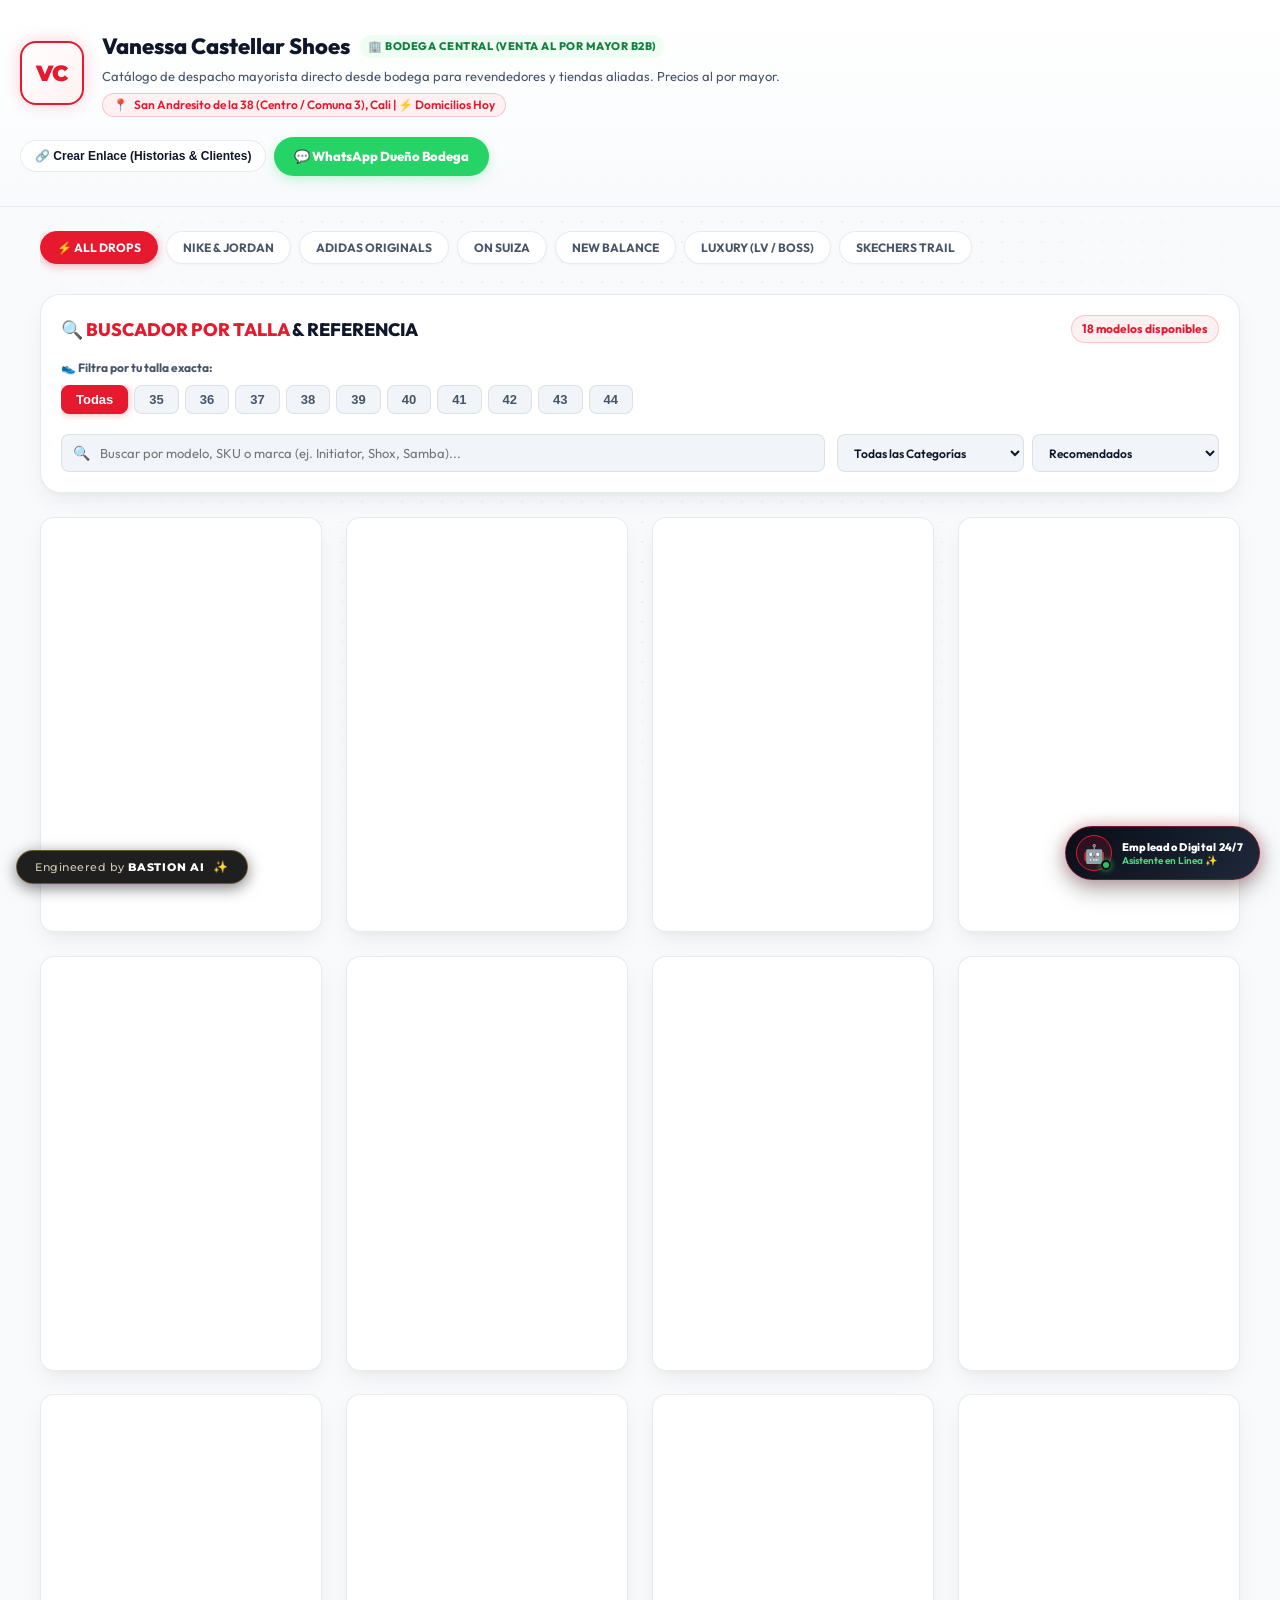
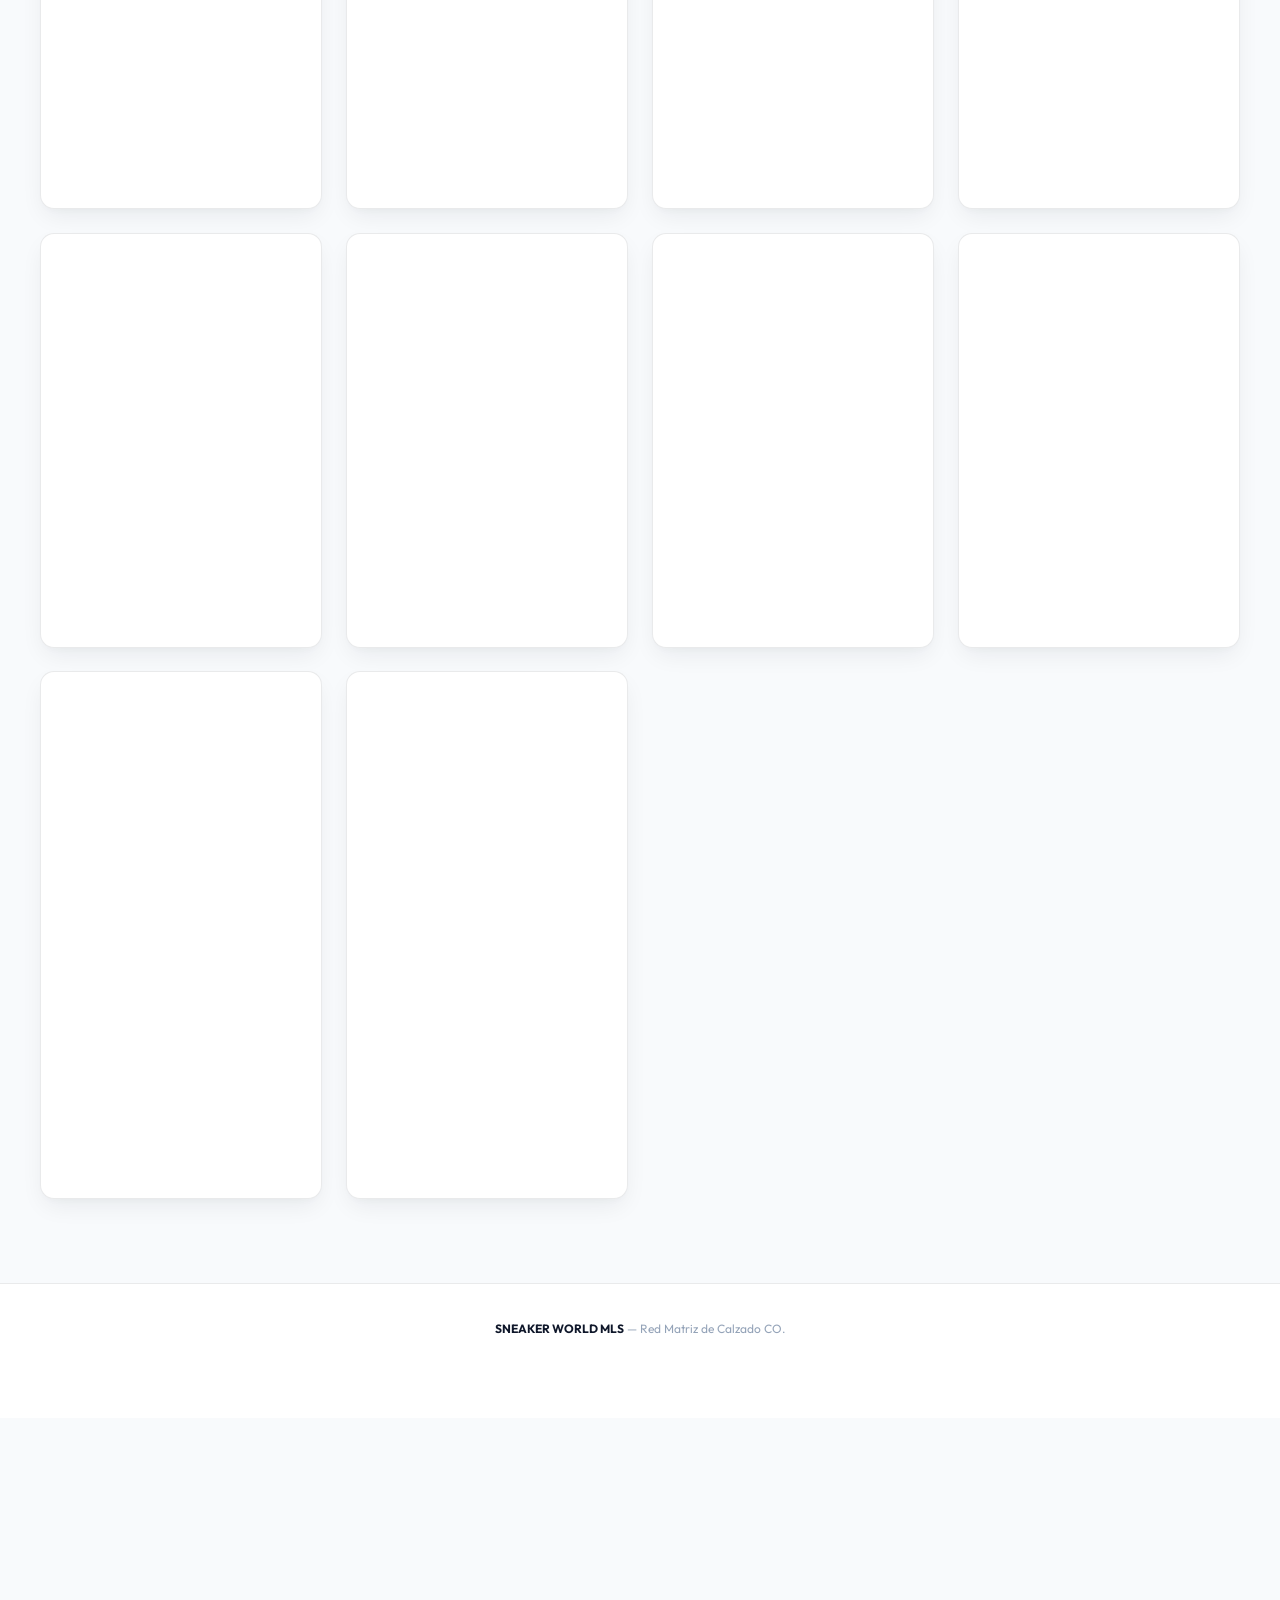
==== index.html @ 7b09810b "feat: agregar opcion para eliminar referencias en panel bodega central y modal" ====
<!DOCTYPE html>
<html lang="es">
<head>
  <meta charset="UTF-8">
  <meta name="viewport" content="width=device-width, initial-scale=1.0">
  
  <!-- Primary SEO -->
  <title>SNEAKER WORLD MLS | Red Matriz de Calzado CO.</title>
  <meta name="description" content="Plataforma digital de calzado urbano y deportivo en Cali. Filtra por tu talla exacta (35 a 44), fletes liquidados por barrio y despacho el mismo día con Vanessa Castellar Shoes.">
  <meta name="keywords" content="zapatillas cali, mayoristas zapatillas cali, vanessa castellar shoes, dropshipping calzado colombia, sneakers cali contraentrega, bastion ai">
  <meta name="author" content="BASTION AI">
  <meta name="theme-color" content="#e6192e">

  <!-- Open Graph / WhatsApp / Facebook Link Previews -->
  <meta property="og:type" content="website">
  <meta property="og:site_name" content="SNEAKER WORLD MLS">
  <meta property="og:title" content="SNEAKER WORLD MLS | Red Matriz de Calzado CO.">
  <meta property="og:description" content="👟 Pide con tu talla exacta, fletes calculados por barrio y despacho contraentrega garantizado con Vanessa Castellar Shoes.">
  <meta property="og:image" content="https://sneakerworld-mls.vercel.app/assets/images/sneaker_world_logo_transparent.png">
  <meta property="og:image:width" content="1024">
  <meta property="og:image:height" content="1024">
  <meta property="og:image:alt" content="Logo Oficial SNEAKER WORLD MLS">
  <meta property="og:url" content="https://sneakerworld-mls.vercel.app/">

  <!-- Twitter Cards -->
  <meta name="twitter:card" content="summary_large_image">
  <meta name="twitter:title" content="SNEAKER WORLD MLS | Red Matriz de Calzado CO.">
  <meta name="twitter:description" content="Catálogo sincronizado de calzado mayorista en San Andresito de la 38 Cali con Vanessa Castellar Shoes.">
  <meta name="twitter:image" content="https://sneakerworld-mls.vercel.app/assets/images/sneaker_world_logo_transparent.png">

  <!-- Structured Data JSON-LD (Local Business / Shoe Store) -->
  <script type="application/ld+json">
  {
    "@context": "https://schema.org",
    "@type": "ShoeStore",
    "name": "Vanessa Castellar Shoes - SNEAKER WORLD MLS",
    "image": "https://sneakerworld-mls.vercel.app/assets/images/sneaker_world_logo_transparent.png",
    "description": "Bodega mayorista matriz de calzado urbano y deportivo con despacho local en Cali y envíos a toda Colombia.",
    "telephone": "+573505337256",
    "address": {
      "@type": "PostalAddress",
      "streetAddress": "San Andresito de la 38",
      "addressLocality": "Cali",
      "addressRegion": "Valle del Cauca",
      "addressCountry": "CO"
    },
    "priceRange": "$$",
    "currenciesAccepted": "COP",
    "paymentAccepted": "Efectivo Contraentrega, Nequi, Daviplata, Transferencia Bancolombia"
  }
  </script>

  <!-- Favicons -->
  <link rel="icon" type="image/png" sizes="32x32" href="assets/images/favicon-32.png">
  <link rel="icon" type="image/png" sizes="64x64" href="assets/images/favicon-64.png">
  <link rel="apple-touch-icon" href="assets/images/favicon.png">
  
  <!-- Google Fonts: Outfit & Montserrat -->
  <link rel="preconnect" href="https://fonts.googleapis.com">
  <link rel="preconnect" href="https://fonts.gstatic.com" crossorigin>
  <link href="https://fonts.googleapis.com/css2?family=Montserrat:wght@500;600;700;800;900&family=Outfit:wght@400;500;600;700;800;900&display=swap" rel="stylesheet">
  
  <!-- Stylesheets -->
  <link rel="stylesheet" href="css/style.css">
</head>
<body>

  <!-- Dot Pattern Matrix Background (Modo Claro Shadcn Style) -->
  <svg aria-hidden="true" class="dot-pattern-overlay">
    <defs>
      <pattern id="dot-pattern-grid" width="20" height="20" patternUnits="userSpaceOnUse" patternContentUnits="userSpaceOnUse" x="0" y="0">
        <circle cx="2" cy="2" r="1.1" fill="rgba(15, 23, 42, 0.16)" />
      </pattern>
    </defs>
    <rect width="100%" height="100%" fill="url(#dot-pattern-grid)" />
  </svg>

  <div class="app-wrapper">
    <!-- 1. BARRA SUPREMA DE CONTROL (SOLO DUEÑO DEL SAAS / SUPER-ADMIN O ?demo=true) -->
    <header class="top-demo-hud" id="master-admin-hud" style="display: none; background: #0b0f19; border-bottom: 2px solid #e6192e; color: #fff;">
      <div class="hud-container">
        <div class="hud-brand">
          <img src="assets/images/sneaker_world_logo_transparent.png" alt="SNEAKER WORLD MLS" class="hud-logo-img">
          <div>
            <div class="hud-title" style="color: #fff;">SNEAKER WORLD <span style="color: #e6192e;">MLS</span></div>
            <div style="font-size: 10px; color: #e3c274; font-weight: 800; letter-spacing: 0.8px;">⚡ PANEL SUPREMO ADMIN</div>
          </div>
        </div>

        <nav class="role-switcher-tabs" aria-label="Cambio de Rol" style="background: rgba(255,255,255,0.08); border-color: rgba(255,255,255,0.15);">
          <button class="role-tab-btn active" data-view="storefront" id="tab-storefront" style="color: #fff;">
            🛒 Vitrina Pública
          </button>
          <button class="role-tab-btn" data-view="store-admin" id="tab-store-admin" style="color: #fff;">
            🏪 Panel Sneaker Partner
          </button>
          <button class="role-tab-btn" data-view="supplier" id="tab-supplier" style="color: #fff;">
            📦 Panel Bodega Matriz
          </button>
          <button class="role-tab-btn" data-view="directory" id="tab-directory" style="color: #fff;">
            📋 Directorio de Red
          </button>
        </nav>

        <div class="hud-actions">
          <div class="store-selector-wrapper" id="store-selector-box" style="background: rgba(255,255,255,0.1); border-color: rgba(255,255,255,0.2);">
            <span id="hud-store-label" style="font-size: 11px; color: #cbd5e1;">Comercio:</span>
            <select id="hud-store-select" class="hud-select" aria-label="Seleccionar Tienda Activa" style="background: transparent; color: #fff; border: none;">
              <!-- Renderizado dinámico de tiendas -->
            </select>
          </div>
          <button id="btn-open-account-settings" class="btn-action-sm" title="Configurar Cuenta & Seguridad" style="font-size: 11px; padding: 5px 12px; font-weight: 700; background: rgba(255,255,255,0.1); color: #fff; border-color: rgba(255,255,255,0.2);">⚙️ Seguridad</button>
          <button id="btn-logout-hud" class="btn-action-sm" style="font-size: 11px; padding: 5px 12px; text-decoration: none; font-weight: 700; color: #f87171; border-color: rgba(239,68,68,0.3); background: rgba(239,68,68,0.1);">🚪 Salir</button>
          <button id="btn-reset-demo" class="btn-reset-demo" title="Restaurar datos de fábrica">↺ Reset</button>
        </div>
      </div>
    </header>

    <!-- 2. BARRA PRIVADA DE CLIENTE AUTENTICADO (VANESSA O SNEAKER PARTNER) -->
    <header class="client-auth-hud" id="client-auth-hud" style="display: none;">
      <div class="client-auth-container">
        <div style="display: flex; align-items: center; gap: 10px;">
          <span style="font-size: 18px;" id="client-role-icon">📦</span>
          <div>
            <div style="font-size: 13px; font-weight: 800; color: var(--text-primary);" id="client-hud-title">Vanessa Castellar Shoes (Bodega Matriz)</div>
            <div style="font-size: 11px; color: #16a34a; font-weight: 700;" id="client-hud-subtitle">🟢 Sesión Privada y Segura Activa</div>
          </div>
        </div>
        <div style="display: flex; align-items: center; gap: 8px;">
          <button id="btn-client-toggle-view" class="btn-action-sm" style="font-size: 11px; padding: 6px 14px; font-weight: 700;">🛒 Ver Mi Vitrina</button>
          <button id="btn-client-open-account" class="btn-action-sm" style="font-size: 11px; padding: 6px 14px; font-weight: 700;">⚙️ Mi Cuenta</button>
          <button id="btn-client-logout" class="btn-action-sm" style="font-size: 11px; padding: 6px 14px; font-weight: 700; color: var(--primary-red); border-color: rgba(230,25,46,0.3);">🚪 Cerrar Sesión</button>
        </div>
      </div>
    </header>

    <!-- =========================================================================
         VISTA 1: VITRINA PÚBLICA DE LA TIENDA (CLIENTE FINAL)
         ========================================================================= -->
    <main id="view-storefront" class="view-panel">
      <!-- Header de la Tienda Activa -->
      <section class="store-header">
        <div class="store-header-container">
          <div class="store-info-left">
            <div class="store-avatar" id="storefront-avatar">VC</div>
            <div class="store-meta">
              <h1 id="storefront-name">Vanessa Castellar Shoes <span class="badge-verified" id="storefront-badge">BODEGA MATRIZ VERIFICADA</span></h1>
              <p id="storefront-tagline">San Andresito de la 38, Cali — Calzado Urbano y Deportivo al por Mayor y Detal con Envíos a Toda Colombia.</p>
              <div class="store-location-badge">
                📍 <span id="storefront-location">San Andresito de la 38, Cali | ⚡ Domicilios Hoy</span>
              </div>
            </div>
          </div>
          <div class="store-header-cta" style="display: flex; gap: 8px; align-items: center; flex-wrap: wrap;">
            <button type="button" id="btn-storefront-open-link-creator" class="btn-action-sm" style="background: #ffffff; color: var(--text-primary); border: 1.5px solid var(--border-subtle); font-weight: 800; font-size: 12px; cursor: pointer; display: inline-flex; align-items: center; gap: 6px; padding: 8px 14px; border-radius: 999px;">
              <span>🔗 Crear Enlace (Historias & Clientes)</span>
            </button>
            <a href="#" id="storefront-wa-direct" target="_blank" rel="noopener" class="btn-wa-header">
              <span>💬 WhatsApp Dueño Bodega</span>
            </a>
          </div>
        </div>
      </section>

      <div class="main-wrapper">
        <!-- Barra de Marcas / Drops (Streetwear Style) -->
        <div class="brand-filter-bar" id="brand-filter-bar">
          <button class="brand-chip-btn active" data-brand="all">⚡ ALL DROPS</button>
          <button class="brand-chip-btn" data-brand="nike">NIKE & JORDAN</button>
          <button class="brand-chip-btn" data-brand="adidas">ADIDAS ORIGINALS</button>
          <button class="brand-chip-btn" data-brand="on">ON SUIZA</button>
          <button class="brand-chip-btn" data-brand="nb">NEW BALANCE</button>
          <button class="brand-chip-btn" data-brand="luxury">LUXURY (LV / BOSS)</button>
          <button class="brand-chip-btn" data-brand="skechers">SKECHERS TRAIL</button>
        </div>

        <!-- Buscador y Filtros Especializados de Calzado -->
        <section class="filter-card">
          <div class="filter-header-title">
            <h2>🔍 <span>BUSCADOR POR TALLA</span> & REFERENCIA</h2>
            <div class="active-results-badge" id="storefront-count-badge">18 modelos disponibles</div>
          </div>

          <!-- Filtro Rápido por Talla Física -->
          <div class="filter-row-section">
            <div class="filter-row-label">
              <span>👟 Filtra por tu talla exacta:</span>
            </div>
            <div class="size-pills-row" id="storefront-size-pills">
              <button class="size-pill-btn active" data-size="all">Todas</button>
              <button class="size-pill-btn" data-size="35">35</button>
              <button class="size-pill-btn" data-size="36">36</button>
              <button class="size-pill-btn" data-size="37">37</button>
              <button class="size-pill-btn" data-size="38">38</button>
              <button class="size-pill-btn" data-size="39">39</button>
              <button class="size-pill-btn" data-size="40">40</button>
              <button class="size-pill-btn" data-size="41">41</button>
              <button class="size-pill-btn" data-size="42">42</button>
              <button class="size-pill-btn" data-size="43">43</button>
              <button class="size-pill-btn" data-size="44">44</button>
            </div>
          </div>

          <!-- Input de búsqueda por modelo y selectores -->
          <div class="search-inputs-grid">
            <div class="search-box-wrapper">
              <span class="search-icon">🔍</span>
              <input type="text" id="storefront-search-input" class="search-input-field" placeholder="Buscar por modelo, SKU o marca (ej. Initiator, Shox, Samba)..." aria-label="Buscar Zapatillas">
            </div>
            <div class="select-group-wrapper">
              <select id="storefront-cat-select" class="custom-select" aria-label="Filtrar por Categoría">
                <option value="all">Todas las Categorías</option>
                <option value="Running & Tech">Running & Tech</option>
                <option value="Urbano Retro">Urbano Retro</option>
                <option value="Skate & Casual">Skate & Casual</option>
                <option value="Chunky & Moda">Chunky & Moda</option>
              </select>
              <select id="storefront-sort-select" class="custom-select" aria-label="Ordenar Productos">
                <option value="default">Recomendados</option>
                <option value="price-asc">Menor Precio</option>
                <option value="price-desc">Mayor Precio</option>
                <option value="name">Nombre (A-Z)</option>
              </select>
            </div>
          </div>
        </section>

        <!-- Grid de Tarjetas de Calzado -->
        <div class="products-grid-layout" id="storefront-products-grid">
          <!-- Renderizado dinámico de 18 modelos reales -->
        </div>
      </div>
    </main>

    <!-- =========================================================================
         VISTA 2: PANEL DE SNEAKER PARTNER (ADMINISTRACIÓN MARCA BLANCA)
         ========================================================================= -->
    <main id="view-store-admin" class="view-panel" style="display: none;">
      <div class="main-wrapper">
        <div class="admin-top-bar">
          <div style="display: flex; align-items: center; gap: 14px;">
            <div class="admin-brand-logo" id="partner-brand-logo" style="width: 52px; height: 52px; border-radius: 12px; background: #eff6ff; color: #2563eb; display: flex; align-items: center; justify-content: center; font-weight: 900; font-size: 18px; border: 1px solid rgba(37,99,235,0.2); overflow: hidden; flex-shrink: 0; box-shadow: var(--shadow-sm);">
              CS
            </div>
            <div>
              <span class="badge-verified">Portal Sneaker Partner Sincronizado</span>
              <h1 class="admin-heading-title" id="admin-store-title">Configuración de Mi Tienda</h1>
              <p style="color: var(--text-secondary); font-size: 13px;">Fija tus propios precios de venta, activa/desactiva tallas y despacha desde la bodega central.</p>
            </div>
          </div>
          <div style="display: flex; gap: 10px; flex-wrap: wrap;">
            <button type="button" id="btn-partner-open-link-creator" class="btn-primary" style="font-weight: 700; font-size: 13px; background: #0f172a; border-color: #0f172a; cursor: pointer; display: inline-flex; align-items: center; gap: 6px;">
              <span>🔗 Crear Enlace (Historias & Clientes)</span>
            </button>
            <button type="button" id="btn-open-store-reports" class="btn-secondary" style="font-weight: 700; font-size: 13px; cursor: pointer;">
              <span>📊 Mi Contabilidad & Excel</span>
            </button>
            <button type="button" id="btn-open-quote-modal-partner" class="btn-secondary" style="font-weight: 700; font-size: 13px; border-color: rgba(230,25,46,0.3); color: var(--primary-red); background: #fff0f1; cursor: pointer;">
              <span>📝 Cotizador VIP Cliente</span>
            </button>
            <button id="btn-save-store-prices" class="btn-primary">
              <span>💾 Guardar Cambios de Vitrina</span>
            </button>
          </div>
        </div>

        <!-- BANNER OFICIAL: EMPLEADO DIGITAL 24/7/365 (SNEAKER PARTNER) -->
        <div class="empleado-digital-card" style="background: linear-gradient(135deg, #090d16 0%, #1e293b 100%); color: #ffffff; border-radius: var(--radius-lg); padding: 20px 24px; margin-bottom: 24px; border: 1.5px solid rgba(230,25,46,0.35); box-shadow: 0 10px 30px rgba(0,0,0,0.22); display: flex; justify-content: space-between; align-items: center; flex-wrap: wrap; gap: 18px;">
          <div style="display: flex; align-items: center; gap: 16px;">
            <div style="width: 56px; height: 56px; border-radius: 16px; background: rgba(230, 25, 46, 0.15); border: 1.5px solid #e6192e; display: flex; align-items: center; justify-content: center; font-size: 28px; flex-shrink: 0; box-shadow: 0 0 20px rgba(230,25,46,0.3);">
              🤖
            </div>
            <div>
              <div style="display: flex; align-items: center; gap: 8px; margin-bottom: 4px; flex-wrap: wrap;">
                <span style="font-size: 11px; font-weight: 800; text-transform: uppercase; letter-spacing: 0.5px; color: #4ade80; background: rgba(74, 222, 128, 0.12); padding: 3px 10px; border-radius: 999px; border: 1px solid rgba(74, 222, 128, 0.3); display: inline-flex; align-items: center; gap: 5px;">
                  <span style="width: 7px; height: 7px; border-radius: 50%; background: #4ade80; display: inline-block; box-shadow: 0 0 8px #4ade80;"></span>
                  24/7 • 365 DÍAS AL AÑO ACTIVO
                </span>
                <span style="font-size: 11px; font-weight: 800; color: #facc15; background: rgba(250, 204, 21, 0.12); padding: 3px 10px; border-radius: 999px; border: 1px solid rgba(250, 204, 21, 0.35); display: inline-flex; align-items: center; gap: 5px;">
                  ⚡ RECUPERAS +21 HORAS A LA SEMANA (~84h al mes)
                </span>
              </div>
              <h3 style="margin: 0; font-size: 17px; font-weight: 800; color: #ffffff;" id="empleado-partner-title">Vendedor Digital 24/7/365 — Sneaker Partner</h3>
              <p style="margin: 4px 0 0; font-size: 12px; color: #cbd5e1; max-width: 680px; line-height: 1.4;">
                Vende en piloto automático las 24 horas del día, los 365 días del año. Atiende compradores de redes sociales, cotiza precios con tu margen de ganancia y pasa los pedidos directamente a bodega sin que tengas que contestar chats de noche ni fines de semana. Recuperas +21 horas semanales de atención manual.
              </p>
            </div>
          </div>
          <div style="display: flex; gap: 10px; align-items: center; flex-wrap: wrap;">
            <button type="button" id="btn-partner-banner-link-creator" class="btn-primary" style="background: #0f172a; border-color: #0f172a; font-size: 12px; padding: 8px 14px; font-weight: 700; cursor: pointer; display: inline-flex; align-items: center; gap: 6px;">
              🔗 Crear Enlace Historias
            </button>
            <button type="button" id="btn-open-empleado-copier-partner" class="btn-primary" style="background: #e6192e; border-color: #e6192e; font-size: 12px; padding: 8px 14px; font-weight: 700; cursor: pointer; display: inline-flex; align-items: center; gap: 6px;">
              ⚡ Respuestas Rápidas (1 Clic)
            </button>
            <button type="button" id="btn-partner-chat-preview" class="btn-secondary" style="background: #ffffff; color: #0f172a; border-color: #ffffff; font-size: 12px; padding: 8px 14px; font-weight: 700; cursor: pointer; display: inline-flex; align-items: center; gap: 6px;">
              💬 Probar Chat Asistente
            </button>
          </div>
        </div>

        <div class="stats-cards-grid">
          <div class="stat-card">
            <div class="stat-icon-badge">🛍️</div>
            <div>
              <div class="stat-number" id="stat-active-prods">18</div>
              <div class="stat-label">Modelos Activos en mi Tienda</div>
            </div>
          </div>
          <div class="stat-card">
            <div class="stat-icon-badge">💵</div>
            <div>
              <div class="stat-number" id="stat-avg-margin">$72.000</div>
              <div class="stat-label">Margen Promedio por Par</div>
            </div>
          </div>
          <div class="stat-card">
            <div class="stat-icon-badge">📲</div>
            <div>
              <div class="stat-number" id="stat-phone-preview">+57 315 555 1234</div>
              <div class="stat-label">WhatsApp de Cierre Directo</div>
            </div>
          </div>
        </div>

        <!-- Tabla de Gestión de Catálogo y Precios -->
        <div class="table-container-card">
          <div style="display: flex; justify-content: space-between; align-items: center; margin-bottom: 16px; flex-wrap: wrap; gap: 10px;">
            <h2 style="font-size: 16px; font-weight: 800; color: var(--text-primary);">Lista de Zapatillas Sincronizadas</h2>
            <span style="font-size: 12px; color: var(--text-muted);">Los pedidos de tus clientes te llegan a ti y se despachan de la bodega central.</span>
          </div>
          <div class="table-responsive-box">
            <table class="mls-data-table">
              <thead>
                <tr>
                  <th>Zapatilla / Ref</th>
                  <th>Costo Mayorista</th>
                  <th>Mi Precio de Venta</th>
                  <th>Ganancia / Par</th>
                  <th>Stock Bodega</th>
                  <th>Tallas en Stock</th>
                  <th>Mostrar en Vitrina</th>
                </tr>
              </thead>
              <tbody id="store-admin-products-table">
                <!-- Renderizado dinámico -->
              </tbody>
            </table>
          </div>
        </div>
      </div>
    </main>

    <!-- =========================================================================
         VISTA 3: PANEL BODEGA CENTRAL (VANESSA CASTELLAR SHOES)
         ========================================================================= -->
    <main id="view-supplier" class="view-panel" style="display: none;">
      <div class="main-wrapper">
        <div class="admin-top-bar">
          <div style="display: flex; align-items: center; gap: 14px;">
            <div class="admin-brand-logo" id="supplier-brand-logo" style="width: 52px; height: 52px; border-radius: 12px; background: #fee2e2; color: #dc2626; display: flex; align-items: center; justify-content: center; font-weight: 900; font-size: 18px; border: 1px solid rgba(220,38,38,0.2); overflow: hidden; flex-shrink: 0; box-shadow: var(--shadow-sm);">
              VC
            </div>
            <div>
              <span class="badge-verified">Centro de Distribución Mayorista</span>
              <h1 class="admin-heading-title">Bodega Central — Vanessa Castellar</h1>
              <p style="color: var(--text-secondary); font-size: 13px;">Control de las 10 líneas de atención, inventario maestro e historial de pedidos B2B.</p>
            </div>
          </div>
          <div style="display: flex; gap: 10px; flex-wrap: wrap;">
            <button type="button" id="btn-open-supplier-reports" class="btn-primary" style="font-weight: 700; font-size: 13px; background: #0f172a; border-color: #0f172a; cursor: pointer;">
              <span>📊 Centro Contable & Excel/PDF</span>
            </button>
            <button type="button" id="btn-open-quote-modal" class="btn-secondary" style="font-weight: 700; font-size: 13px; border-color: rgba(230,25,46,0.3); color: var(--primary-red); background: #fff0f1; cursor: pointer;">
              <span>📝 Cotizador VIP Personalizado</span>
            </button>
            <button type="button" id="btn-open-add-product" class="btn-primary">
              <span>➕ Agregar Nueva Referencia</span>
            </button>
          </div>
        </div>

        <!-- BANNER OFICIAL: EMPLEADO DIGITAL 24/7/365 (SISTEMA IA DE ATENCIÓN & DESPACHOS) -->
        <div class="empleado-digital-card" style="background: linear-gradient(135deg, #090d16 0%, #1e293b 100%); color: #ffffff; border-radius: var(--radius-lg); padding: 20px 24px; margin-bottom: 24px; border: 1.5px solid rgba(230,25,46,0.35); box-shadow: 0 10px 30px rgba(0,0,0,0.22); display: flex; justify-content: space-between; align-items: center; flex-wrap: wrap; gap: 18px;">
          <div style="display: flex; align-items: center; gap: 16px;">
            <div style="width: 56px; height: 56px; border-radius: 16px; background: rgba(230, 25, 46, 0.15); border: 1.5px solid #e6192e; display: flex; align-items: center; justify-content: center; font-size: 28px; flex-shrink: 0; box-shadow: 0 0 20px rgba(230,25,46,0.3);">
              🤖
            </div>
            <div>
              <div style="display: flex; align-items: center; gap: 8px; margin-bottom: 4px; flex-wrap: wrap;">
                <span style="font-size: 11px; font-weight: 800; text-transform: uppercase; letter-spacing: 0.5px; color: #4ade80; background: rgba(74, 222, 128, 0.12); padding: 3px 10px; border-radius: 999px; border: 1px solid rgba(74, 222, 128, 0.3); display: inline-flex; align-items: center; gap: 5px;">
                  <span style="width: 7px; height: 7px; border-radius: 50%; background: #4ade80; display: inline-block; box-shadow: 0 0 8px #4ade80;"></span>
                  24/7 • 365 DÍAS AL AÑO ACTIVO
                </span>
                <span style="font-size: 11px; font-weight: 800; color: #facc15; background: rgba(250, 204, 21, 0.12); padding: 3px 10px; border-radius: 999px; border: 1px solid rgba(250, 204, 21, 0.35); display: inline-flex; align-items: center; gap: 5px;">
                  ⚡ RECUPERAS +28 HORAS A LA SEMANA (~112h al mes)
                </span>
              </div>
              <h3 style="margin: 0; font-size: 17px; font-weight: 800; color: #ffffff;">Asistente Virtual de Despachos 24/7/365 — Vanessa Castellar Shoes</h3>
              <p style="margin: 4px 0 0; font-size: 12px; color: #cbd5e1; max-width: 680px; line-height: 1.4;">
                Atiende consultas de revendedores las 24 horas del día, los 365 días del año. Valida stock en vivo por talla, envía fotos HD de bodega y pre-arma pedidos a WhatsApp en piloto automático. Te ahorra ~4 horas diarias de chat repetitivo (+28 horas libres semanales) para que no vuelvas a trasnochar subiendo fotos un lunes a las 11:00 PM ni contestes mensajes un domingo a las 7:00 AM.
              </p>
            </div>
          </div>
          <div style="display: flex; gap: 10px; align-items: center; flex-wrap: wrap;">
            <button type="button" id="btn-supplier-open-link-creator" class="btn-primary" style="background: #0f172a; border-color: #0f172a; font-size: 12px; padding: 8px 14px; font-weight: 700; cursor: pointer; display: inline-flex; align-items: center; gap: 6px;">
              🔗 Crear Enlace Historias
            </button>
            <button type="button" id="btn-open-empleado-copier" class="btn-primary" style="background: #e6192e; border-color: #e6192e; font-size: 12px; padding: 8px 14px; font-weight: 700; cursor: pointer; display: inline-flex; align-items: center; gap: 6px;">
              ⚡ Respuestas Rápidas (1 Clic)
            </button>
            <button type="button" id="btn-open-empleado-chat-preview" class="btn-secondary" style="background: #ffffff; color: #0f172a; border-color: #ffffff; font-size: 12px; padding: 8px 14px; font-weight: 700; cursor: pointer; display: inline-flex; align-items: center; gap: 6px;">
              💬 Probar Chat Asistente
            </button>
          </div>
        </div>

        <div class="stats-cards-grid">
          <div class="stat-card">
            <div class="stat-icon-badge">📦</div>
            <div>
              <div class="stat-number" id="stat-supplier-total-prods">18</div>
              <div class="stat-label">Modelos Maestros Publicados</div>
            </div>
          </div>
          <div class="stat-card">
            <div class="stat-icon-badge">🏪</div>
            <div>
              <div class="stat-number">3 Tiendas</div>
              <div class="stat-label">Vitrinas Satélites Conectadas</div>
            </div>
          </div>
          <div class="stat-card">
            <div class="stat-icon-badge">🛵</div>
            <div>
              <div class="stat-number">1,840 Pares</div>
              <div class="stat-label">Despachados en Cali & Colombia</div>
            </div>
          </div>
          <div class="stat-card">
            <div class="stat-icon-badge">📱</div>
            <div>
              <div class="stat-number">10 Líneas</div>
              <div class="stat-label">WhatsApp Round-Robin Activas</div>
            </div>
          </div>
        </div>

        <!-- Catálogo Maestro & Control de Precios / Campañas en Caliente -->
        <div class="table-container-card" style="margin-bottom: 24px;">
          <div style="display: flex; justify-content: space-between; align-items: center; margin-bottom: 16px; flex-wrap: wrap; gap: 10px;">
            <div>
              <h2 style="font-size: 16px; font-weight: 800; color: var(--text-primary);">📦 Catálogo Maestro & Control de Precios en Caliente (18 Modelos)</h2>
              <p style="font-size: 12px; color: var(--text-secondary); margin-top: 2px;">Modifica costos de bodega, precios de venta al detal o lanza promociones/campañas especiales para toda la red.</p>
            </div>
            <div style="display: flex; gap: 8px;">
              <button type="button" id="btn-save-all-supplier-prices" class="btn-primary" style="font-size: 12px; padding: 7px 16px; background: #16a34a; border-color: #15803d; cursor: pointer;">
                💾 Guardar Modificaciones
              </button>
            </div>
          </div>
          <div class="table-responsive-box">
            <table class="mls-data-table">
              <thead>
                <tr>
                  <th>Referencia / Modelo</th>
                  <th>Categoría</th>
                  <th>Costo Mayorista Bodega</th>
                  <th>Precio Venta Sugerido</th>
                  <th>Campaña Activa</th>
                  <th>Stock Bodega</th>
                  <th>Tallas Activas</th>
                  <th>Acciones</th>
                </tr>
              </thead>
              <tbody id="supplier-master-products-table">
                <!-- Renderizado dinámico -->
              </tbody>
            </table>
          </div>
        </div>

        <!-- Tabla de Pedidos B2B Entrantes -->
        <div class="table-container-card">
          <div style="display: flex; justify-content: space-between; align-items: center; margin-bottom: 16px; flex-wrap: wrap; gap: 10px;">
            <div>
              <h2 style="font-size: 16px; font-weight: 800; color: var(--text-primary);">Últimos Pedidos y Reposiciones B2B</h2>
              <span style="font-size: 12px; color: var(--text-secondary);">Cambia el estado de cada pedido para liquidar comisiones y actualizar la contabilidad en tiempo real.</span>
            </div>
            <div style="display: flex; gap: 8px; align-items: center;">
              <span style="font-size: 12px; color: var(--primary-red); font-weight: 700;">🟢 Sincronizado</span>
              <button type="button" class="btn-action-sm btn-quick-export-orders" style="font-size: 11px; padding: 6px 12px; font-weight: 700; background: #f0fdf4; color: #16a34a; border-color: #86efac; cursor: pointer;">
                📥 Exportar a Excel
              </button>
            </div>
          </div>
          <div class="table-responsive-box">
            <table class="mls-data-table">
              <thead>
                <tr>
                  <th>ID Orden</th>
                  <th>Fecha</th>
                  <th>Tienda Solicitante</th>
                  <th>Modelo & Color</th>
                  <th>Talla</th>
                  <th>Pares</th>
                  <th>Total Bodega</th>
                  <th>Estado</th>
                  <th>Gestión de Cambios</th>
                </tr>
              </thead>
              <tbody id="supplier-orders-table">
                <!-- Renderizado dinámico -->
              </tbody>
            </table>
          </div>
        </div>

        <!-- Tabla de Sneaker Partners Conectados de Vanessa -->
        <div class="table-container-card" style="margin-top: 24px;">
          <div style="display: flex; justify-content: space-between; align-items: center; margin-bottom: 16px; flex-wrap: wrap; gap: 10px;">
            <div>
              <h2 style="font-size: 16px; font-weight: 800; color: var(--text-primary);">🤝 Mis Sneaker Partners Conectados (2 Tiendas Satélites)</h2>
              <p style="font-size: 12px; color: var(--text-secondary); margin-top: 2px;">Comercios y tiendas aliadas autorizadas para vender tu catálogo con su propio margen comercial.</p>
            </div>
            <button type="button" id="btn-copy-partner-link" class="btn-action-sm" style="font-size: 12px; padding: 6px 14px; font-weight: 800; color: var(--primary-red); border-color: rgba(230,25,46,0.3); background: #fff0f1; cursor: pointer;">
              🔗 Copiar Link de Invitación para Nuevos Partners
            </button>
          </div>
          <div class="table-responsive-box">
            <table class="mls-data-table">
              <thead>
                <tr>
                  <th>Sneaker Partner</th>
                  <th>Zona / Cobertura</th>
                  <th>Responsable</th>
                  <th>WhatsApp</th>
                  <th>Modelos Sincronizados</th>
                  <th>Pares Vendidos (Mes)</th>
                  <th>Facturación Generada a Bodega</th>
                  <th>Estado</th>
                </tr>
              </thead>
              <tbody>
                <tr>
                  <td>
                    <strong>Cali Shoes Distribuidora</strong><br>
                    <span style="font-size: 11px; color: var(--text-muted);">Boutique Multimarca</span>
                  </td>
                  <td>Ciudad Jardín / Valle del Lili (Sur)</td>
                  <td>Carlos Mario Restrepo</td>
                  <td>+57 315 555 1234</td>
                  <td><strong>8 de 18 modelos</strong></td>
                  <td><span class="badge-stock in-stock">42 pares</span></td>
                  <td><strong style="color: var(--primary-red);">$5.040.000 COP</strong></td>
                  <td><span style="color: #16a34a; font-weight: 700;">🟢 Activo</span></td>
                </tr>
                <tr>
                  <td>
                    <strong>Valle Kicks Palmira</strong><br>
                    <span style="font-size: 11px; color: var(--text-muted);">Streetwear & Sneakers</span>
                  </td>
                  <td>Palmira Urbano & Comuna 2 (Norte)</td>
                  <td>Andrés Felipe Soto</td>
                  <td>+57 318 777 9900</td>
                  <td><strong>12 de 18 modelos</strong></td>
                  <td><span class="badge-stock in-stock">38 pares</span></td>
                  <td><strong style="color: var(--primary-red);">$4.560.000 COP</strong></td>
                  <td><span style="color: #16a34a; font-weight: 700;">🟢 Activo</span></td>
                </tr>
              </tbody>
            </table>
          </div>
        </div>
      </div>
    </main>

    <!-- =========================================================================
         VISTA 4: DIRECTORIO DE RED (BODEGAS & SNEAKER PARTNERS)
         ========================================================================= -->
    <main id="view-directory" class="view-panel" style="display: none;">
      <div class="main-wrapper">
        <!-- Directorio de Tiendas Activas con Filtros y Buscador -->
        <div>
          <div style="display: flex; justify-content: space-between; align-items: flex-start; margin-bottom: 12px; flex-wrap: wrap; gap: 12px;">
            <div>
              <h2 style="font-size: 18px; font-weight: 800; color: var(--text-primary); margin-bottom: 4px;">Ecosistema de Bodegas Matrices & Vitrinas Satélites</h2>
              <p style="font-size: 12px; color: var(--text-secondary); margin: 0;">
                💡 <strong>Estructura del Negocio:</strong> Tus clientes directos que pagan suscripción mensual al SaaS son las <strong>Bodegas Matrices</strong> (como Vanessa Castellar Shoes). Cada bodega a su vez conecta y abastece a sus <strong>Sneaker Partners</strong> (revendedores locales como Cali Shoes Distribuidora).
              </p>
            </div>
          </div>

          <!-- Barra de Búsqueda y Filtros de Rol -->
          <div style="background: var(--bg-surface); border: 1px solid var(--border-subtle); border-radius: var(--radius-md); padding: 12px 16px; margin-bottom: 20px; display: flex; justify-content: space-between; align-items: center; flex-wrap: wrap; gap: 12px;">
            <div style="display: flex; gap: 8px; align-items: center; flex-wrap: wrap;">
              <button type="button" class="btn-filter-role active" data-filter="all">
                Todos (<span id="count-all-stores">2</span>)
              </button>
              <button type="button" class="btn-filter-role" data-filter="supplier" style="background: #fef2f2; color: #dc2626; border-color: #fca5a5;">
                🏢 Bodegas Matrices (<span id="count-supplier-stores">1</span>)
              </button>
              <button type="button" class="btn-filter-role" data-filter="partner" style="background: #eff6ff; color: #2563eb; border-color: #bfdbfe;">
                🏪 Sneaker Partners (<span id="count-partner-stores">1</span>)
              </button>
            </div>
            <div style="flex: 1; max-width: 320px; min-width: 200px;">
              <input type="text" id="dir-search-input" placeholder="🔍 Buscar por nombre de tienda, barrio o ciudad..." class="form-input" style="padding: 6px 12px; font-size: 12px; border-radius: 8px; width: 100%;">
            </div>
          </div>

          <div class="directory-grid-layout" id="directory-stores-grid">
            <!-- Renderizado dinámico -->
          </div>
        </div>
      </div>
    </main>

    <!-- =========================================================================
         MODAL 1: AUTENTICACIÓN / PROTECCIÓN POR PIN (ROLES ADMINISTRATIVOS)
         ========================================================================= -->
    <div class="modal-backdrop" id="modal-auth-pin" role="dialog" aria-modal="true">
      <div class="modal-dialog" style="max-width: 420px; text-align: center;">
        <div style="font-size: 36px; margin-bottom: 10px;">🔐</div>
        <h3 style="font-size: 20px; font-weight: 900; color: var(--text-primary); margin-bottom: 6px;" id="auth-modal-title">Acceso Protegido</h3>
        <p style="font-size: 13px; color: var(--text-secondary); margin-bottom: 20px;" id="auth-modal-desc">Ingresa el PIN de seguridad para acceder a los costos mayoristas y gestión de inventario.</p>

        <form id="form-auth-pin">
          <input type="hidden" id="auth-target-role" value="supplier">
          <div class="form-group">
            <input type="password" id="auth-pin-input" class="form-input" placeholder="Ingresa tu PIN (ej. 8820)" maxlength="8" style="text-align: center; font-size: 20px; letter-spacing: 4px; font-weight: 800;" autofocus required>
          </div>
          <div id="auth-error-msg" style="color: #ef4444; font-size: 12px; font-weight: 700; margin-bottom: 14px; display: none;">PIN incorrecto. Intenta de nuevo.</div>
          
          <div style="display: flex; gap: 10px; justify-content: center;">
            <button type="button" class="btn-secondary" id="btn-cancel-auth">Cancelar</button>
            <button type="submit" class="btn-primary">Verificar PIN</button>
          </div>

          <div style="margin-top: 16px; padding-top: 14px; border-top: 1px solid var(--border-subtle);">
            <button type="button" id="btn-quick-demo-access" style="background: none; border: none; color: var(--primary-red); font-size: 12px; font-weight: 700; cursor: pointer; text-decoration: underline;">
              🔓 Entrar en Modo Demo de Venta (PIN automático)
            </button>
          </div>
        </form>
      </div>
    </div>

    <!-- =========================================================================
         MODAL 2: SELECCIÓN DE TALLA, COLOR Y PEDIDO DE PRODUCTO
         ========================================================================= -->
    <div class="modal-backdrop" id="modal-product-detail" role="dialog" aria-modal="true">
      <div class="modal-dialog">
        <div class="modal-header">
          <h3 id="modal-product-title">Seleccionar Talla y Color</h3>
          <button class="btn-close-modal" id="btn-close-product-modal" aria-label="Cerrar Modal">&times;</button>
        </div>
        <div id="modal-product-body">
          <!-- Renderizado dinámico -->
        </div>
      </div>
    </div>

    <!-- =========================================================================
         MODAL 3: PUBLICAR / EDITAR REFERENCIA (BODEGA CENTRAL)
         ========================================================================= -->
    <div class="modal-backdrop" id="modal-add-product" role="dialog" aria-modal="true">
      <div class="modal-dialog">
        <div class="modal-header">
          <h3 id="modal-add-product-title">Publicar Nueva Referencia en Bodega</h3>
          <button class="btn-close-modal" id="btn-close-add-modal">&times;</button>
        </div>
        <form id="form-add-product">
          <input type="hidden" id="add-prod-id" value="">
          <div class="form-group">
            <label class="form-label">Nombre del Modelo:</label>
            <input type="text" id="add-prod-name" class="form-input" placeholder="ej. Nike Shox Supreme Black Edition" required>
          </div>

          <!-- Foto de la Zapatilla (Nube / Celular / WebP Automático) -->
          <div class="form-group">
            <label class="form-label">Foto de la Zapatilla (Catálogo & Vitrina):</label>
            <div style="background: var(--bg-surface-elevated); border: 1px solid var(--border-subtle); border-radius: var(--radius-md); padding: 12px;">
              <div style="display: flex; gap: 14px; align-items: center; margin-bottom: 10px; flex-wrap: wrap;">
                <div id="add-prod-img-preview-box" style="width: 80px; height: 80px; border-radius: 10px; overflow: hidden; background: #ffffff; border: 2px dashed var(--border-subtle); display: flex; align-items: center; justify-content: center; flex-shrink: 0; box-shadow: var(--shadow-sm);">
                  <span id="add-prod-img-placeholder" style="font-size: 28px;">👟</span>
                  <img id="add-prod-img-preview" src="" alt="Vista previa" style="display: none; width: 100%; height: 100%; object-fit: cover;">
                </div>
                <div style="flex: 1; min-width: 180px;">
                  <button type="button" id="btn-add-prod-pick-file" class="btn-primary" style="font-size: 12px; padding: 8px 14px; width: 100%; justify-content: center; background: #0f172a; border-color: #0f172a; cursor: pointer;">
                    📸 Tomar Foto o Elegir de Galería
                  </button>
                  <input type="file" id="add-prod-file-input" accept="image/*" style="display: none;">
                  <div style="font-size: 10px; color: var(--text-muted); margin-top: 4px; text-align: center;">
                    ⚡ Auto-compresión WebP al 99% menos peso para máxima fluidez.
                  </div>
                </div>
              </div>
              <div>
                <label style="display: block; font-size: 11px; font-weight: 700; color: var(--text-secondary); margin-bottom: 4px;">
                  O ingresa URL directa de imagen:
                </label>
                <input type="url" id="add-prod-image-url" class="form-input" placeholder="https://res.cloudinary.com/... o enlace web" style="font-size: 12px; padding: 6px 10px;">
              </div>
              <div id="add-prod-upload-badge" style="display: none; margin-top: 8px; font-size: 11px; font-weight: 700; padding: 4px 8px; border-radius: 6px;"></div>
            </div>
            <input type="hidden" id="add-prod-image-final" value="">
          </div>
          <div style="display: grid; grid-template-columns: 1fr 1fr; gap: 12px;">
            <div class="form-group">
              <label class="form-label">Categoría:</label>
              <select id="add-prod-cat" class="form-select">
                <option value="Running & Tech">Running & Tech</option>
                <option value="Urbano Retro">Urbano Retro</option>
                <option value="Skate & Casual">Skate & Casual</option>
                <option value="Chunky & Moda">Chunky & Moda</option>
              </select>
            </div>
            <div class="form-group">
              <label class="form-label">Campaña / Etiqueta:</label>
              <select id="add-prod-campaign" class="form-select">
                <option value="">Ninguna (Regular)</option>
                <option value="🔥 Promo Fin de Semana">🔥 Promo Fin de Semana</option>
                <option value="⚡ Liquidación Tallas">⚡ Liquidación Tallas</option>
                <option value="🌟 Nuevo Drop 2026">🌟 Nuevo Drop 2026</option>
                <option value="👑 Más Vendido">👑 Más Vendido</option>
              </select>
            </div>
          </div>
          <div style="display: grid; grid-template-columns: 1fr 1fr; gap: 12px;">
            <div class="form-group">
              <label class="form-label">Costo Mayorista Bodega (COP):</label>
              <input type="number" id="add-prod-wholesale" class="form-input" placeholder="115000" required>
            </div>
            <div class="form-group">
              <label class="form-label">Precio Sugerido Venta Detal (COP):</label>
              <input type="number" id="add-prod-retail" class="form-input" placeholder="185000" required>
            </div>
          </div>
          <div class="form-group">
            <label class="form-label">Tallas Disponibles (separadas por coma):</label>
            <input type="text" id="add-prod-sizes" class="form-input" value="37, 38, 39, 40, 41, 42" required>
          </div>
          <div class="form-group">
            <label class="form-label">Descripción / Detalles de Confección:</label>
            <textarea id="add-prod-desc" class="form-textarea" rows="2" placeholder="Material, amortiguación y detalles..."></textarea>
          </div>
          <div style="display: flex; justify-content: space-between; align-items: center; gap: 10px; margin-top: 20px; flex-wrap: wrap;">
            <div>
              <button type="button" class="btn-secondary" id="btn-delete-from-modal" style="display: none; color: #dc2626; border-color: #fca5a5; background: #fef2f2; cursor: pointer; font-weight: 700; font-size: 13px; padding: 8px 14px;">
                🗑️ Eliminar Referencia
              </button>
            </div>
            <div style="display: flex; gap: 10px; margin-left: auto;">
              <button type="button" class="btn-secondary" id="btn-cancel-add-product">Cancelar</button>
              <button type="submit" class="btn-primary" id="btn-submit-product-form">Publicar Referencia</button>
            </div>
          </div>
        </form>
      </div>
    </div>

    <!-- =========================================================================
         BARRA FLOTANTE Y CAJÓN DEL CARRITO MULTI-PAR (BOLSA DE PEDIDOS)
         ========================================================================= -->
    <div class="floating-cart-bar" id="floating-cart-bar" role="button" aria-label="Abrir Bolsa de Pedidos">
      <div class="cart-pill-icon">🛍️</div>
      <div class="cart-pill-details">
        <span class="cart-pill-count" id="floating-cart-count">1 Par Seleccionado</span>
        <span class="cart-pill-total" id="floating-cart-total">$185.000</span>
      </div>
      <div class="cart-pill-btn-action">Ver Pedido</div>
    </div>

    <!-- MODAL DRAWER DEL CARRITO MULTI-PAR -->
    <div class="modal-backdrop" id="modal-cart-drawer" role="dialog" aria-modal="true">
      <div class="modal-dialog" style="max-width: 520px;">
        <div class="modal-header">
          <h3>Bolsa de Pedidos (<span id="cart-drawer-count">0</span>)</h3>
          <button class="btn-close-modal" id="btn-close-cart-drawer">&times;</button>
        </div>

        <div class="reservation-timer-box">
          <span>⏱️</span>
          <span>Inventario reservado por: <strong id="cart-timer-countdown">20:00</strong> min</span>
        </div>

        <!-- Lista de Items en Carrito -->
        <div class="cart-items-container" id="cart-items-list">
          <!-- Items renderizados dinámicamente -->
        </div>

        <!-- Selector de Barrio y Flete de Cali -->
        <div class="form-group" style="margin-top: 14px;">
          <label class="form-label">🛵 Destino en Cali / Área Metropolitana (Flete con Motorizado):</label>
          <select id="cart-shipping-select" class="form-select">
            <!-- Renderizado dinámico de barrios -->
          </select>
        </div>

        <!-- Datos del Comprador -->
        <div style="display: grid; grid-template-columns: 1fr 1fr; gap: 10px; margin-bottom: 12px;">
          <div>
            <label class="form-label">Tu Nombre:</label>
            <input type="text" id="cart-client-name" class="form-input" placeholder="ej. Andrés / Carolina">
          </div>
          <div>
            <label class="form-label">Dirección / Punto de Entrega:</label>
            <input type="text" id="cart-client-address" class="form-input" placeholder="ej. Calle 5 # 38-20">
          </div>
        </div>

        <!-- Modalidad de Despacho -->
        <label class="form-label">Modalidad de Despacho:</label>
        <div class="dispatch-mode-radio-group">
          <label class="dispatch-radio-card selected">
            <input type="radio" name="dispatch-mode" value="secured" checked>
            <div>
              <strong style="color: var(--text-primary); font-size: 13px;">🛡️ Despacho Asegurado (Recomendado)</strong>
              <p style="font-size: 11px; color: var(--text-secondary); margin-top: 2px;">Abonas el flete por Nequi/Daviplata antes de salir el motorizado y pagas el calzado en mano al recibir.</p>
            </div>
          </label>
          <label class="dispatch-radio-card">
            <input type="radio" name="dispatch-mode" value="cod">
            <div>
              <strong style="color: var(--text-primary); font-size: 13px;">🛵 100% Contraentrega</strong>
              <p style="font-size: 11px; color: var(--text-secondary); margin-top: 2px;">Pagas la totalidad en efectivo al mensajero en la puerta.</p>
            </div>
          </label>
        </div>

        <!-- Liquidación de Totales -->
        <div style="background: var(--bg-surface-elevated); padding: 14px; border-radius: var(--radius-md); margin: 16px 0; border: 1px solid var(--border-subtle);">
          <div style="display: flex; justify-content: space-between; font-size: 12px; color: var(--text-secondary); margin-bottom: 6px;">
            <span>Subtotal Calzado:</span>
            <strong id="cart-summary-subtotal" style="color: var(--text-primary);">$0</strong>
          </div>
          <div style="display: flex; justify-content: space-between; font-size: 12px; color: var(--text-secondary); margin-bottom: 6px;">
            <span>Flete Domicilio Motorizado:</span>
            <strong id="cart-summary-shipping" style="color: var(--text-primary);">$10.000</strong>
          </div>
          <div style="display: flex; justify-content: space-between; font-size: 16px; font-weight: 900; color: var(--primary-red); padding-top: 8px; border-top: 1px solid var(--border-subtle);">
            <span>Total a Cobrar:</span>
            <span id="cart-summary-grandtotal">$0</span>
          </div>
        </div>

        <button id="btn-send-cart-whatsapp" class="btn-primary" style="width: 100%; justify-content: center; font-size: 14px; padding: 12px; background: #25d366; color: #ffffff; box-shadow: var(--shadow-glow-wa);">
          <span>💬 Enviar Pedido Completo por WhatsApp</span>
        </button>
      </div>
    </div>

    <!-- =========================================================================
         MODAL 4: CONFIGURACIÓN DE CUENTA, SEGURIDAD & PREVENCIÓN DE PÉRDIDA DE DATOS
         ========================================================================= -->
    <div class="modal-backdrop" id="modal-account-settings" role="dialog" aria-modal="true">
      <div class="modal-dialog" style="max-width: 480px;">
        <div class="modal-header">
          <div style="display: flex; align-items: center; gap: 8px;">
            <span style="font-size: 20px;">⚙️</span>
            <div>
              <h3 style="margin: 0; font-size: 17px;">Seguridad & Mi Cuenta Privada</h3>
              <span style="font-size: 11px; color: var(--text-muted);" id="modal-account-tenant-badge">Aislamiento Privado Multi-Tenant</span>
            </div>
          </div>
          <button class="btn-close-modal" id="btn-close-account-modal">&times;</button>
        </div>

        <form id="form-account-settings" style="margin-top: 14px;">
          <input type="hidden" id="account-key" value="vanessa">

          <div class="form-group">
            <label class="form-label">Nombre del Negocio / Marca:</label>
            <input type="text" id="account-name" class="form-input" placeholder="Ej: Cali Shoes Distribuidora" required>
          </div>

          <!-- Personalización de Logo de Marca -->
          <div class="form-group">
            <label class="form-label">Logo de la Marca / Negocio:</label>
            <div style="display: flex; gap: 12px; align-items: center; background: var(--bg-surface-elevated); padding: 10px; border-radius: var(--radius-sm); border: 1px solid var(--border-subtle);">
              <div id="account-logo-preview" style="width: 56px; height: 56px; border-radius: 12px; border: 2px dashed var(--border-subtle); display: flex; align-items: center; justify-content: center; overflow: hidden; background: white; flex-shrink: 0;">
                <span style="font-size: 22px;" id="account-logo-placeholder">🏷️</span>
                <img id="account-logo-img" src="" alt="Logo" style="display: none; width: 100%; height: 100%; object-fit: cover;">
              </div>
              <div style="flex: 1; min-width: 0;">
                <label style="display: block; font-size: 11px; font-weight: 700; color: var(--text-secondary); margin-bottom: 4px; cursor: pointer;">
                  📁 Subir imagen de logo (JPG, PNG, WebP):
                </label>
                <input type="file" id="account-logo-file" accept="image/*" style="font-size: 11px; margin-bottom: 6px; width: 100%;">
                <input type="url" id="account-logo-url" class="form-input" placeholder="O pega enlace URL (https://...)" style="font-size: 11px; padding: 5px 8px;">
              </div>
            </div>
            <input type="hidden" id="account-logo-data" value="">
          </div>

          <div class="form-group">
            <label class="form-label">Correo Electrónico de Inicio de Sesión:</label>
            <input type="email" id="account-email" class="form-input" required>
          </div>

          <div style="display: grid; grid-template-columns: 1fr 1fr; gap: 10px;">
            <div class="form-group">
              <label class="form-label">Contraseña Privada:</label>
              <input type="text" id="account-password" class="form-input" placeholder="Calishoes2026" required>
            </div>
            <div class="form-group">
              <label class="form-label">PIN Rápido:</label>
              <input type="text" id="account-pin" class="form-input" maxlength="6" placeholder="8820" required>
            </div>
          </div>

          <div class="form-group">
            <label class="form-label">Teléfono de Despachos WhatsApp:</label>
            <input type="text" id="account-phone" class="form-input" placeholder="573505337256" required>
          </div>

          <!-- Nota de Seguridad y Respaldo SaaS (CRM Bastion / Ghost) -->
          <div style="background: #f8fafc; border: 1px solid var(--border-subtle); border-radius: var(--radius-md); padding: 12px; margin-bottom: 16px; font-size: 11px; color: var(--text-secondary); line-height: 1.4;">
            <strong style="color: var(--text-primary); display: block; margin-bottom: 2px;">🛡️ Respaldo en la Nube GHOST / Bastion CRM:</strong>
            Tu data e inventario están protegidos. Si modificas tu contraseña y la olvidas, el soporte del SaaS puede ayudarte a recuperar tu cuenta sin perder ningún producto ni historial.
          </div>

          <!-- Infraestructura CDN Nube para Fotos Masivas (Cloudinary) -->
          <div style="background: #f0fdf4; border: 1px solid #bbf7d0; border-radius: var(--radius-md); padding: 12px; margin-bottom: 16px;">
            <div style="display: flex; justify-content: space-between; align-items: center; margin-bottom: 6px; flex-wrap: wrap; gap: 4px;">
              <strong style="color: #15803d; font-size: 12px;">☁️ CDN Cloudinary Conectado Internamente:</strong>
              <span id="account-cloudinary-status-badge" class="badge-verified" style="background: #ffffff; color: #16a34a; border-color: #86efac; font-size: 10px;">🟢 Conectado de Fábrica</span>
            </div>
            <p style="font-size: 11px; color: #166534; margin-bottom: 8px; line-height: 1.35;">
              Infraestructura activa pre-conectada a nivel de código (Cloud: <code>m7ts03dk</code> / Preset: <code>SNEAKER WORLD</code>). Todo el calzado y fotos que subas desde cualquier celular o bodega se alojan automáticamente en la red CDN global sin que tengas que configurar nada.
            </p>
            <input type="hidden" id="account-cloudinary-cloud" value="m7ts03dk">
            <input type="hidden" id="account-cloudinary-preset" value="SNEAKER WORLD">
            <div style="display: flex; gap: 8px; align-items: center; flex-wrap: wrap;">
              <button type="button" id="btn-test-cloudinary" class="btn-secondary" style="font-size: 11px; padding: 4px 10px; cursor: pointer; background: #ffffff;">
                🧪 Probar Conexión CDN
              </button>
            </div>
          </div>

          <div style="display: flex; gap: 10px; justify-content: space-between; align-items: center; flex-wrap: wrap;">
            <button type="button" class="btn-secondary" id="btn-export-backup-json" style="font-size: 11px; padding: 8px 12px;">
              📥 Exportar Copia de Seguridad JSON
            </button>
            <button type="submit" class="btn-primary" style="font-size: 13px; padding: 8px 18px;">
              Guardar Cambios
            </button>
          </div>
        </form>
      </div>
    </div>
    <!-- =========================================================================
         MODAL 5: GENERADOR DE COTIZACIÓN VIP PERSONALIZADA
         ========================================================================= -->
    <div class="modal-backdrop" id="modal-quote-generator" role="dialog" aria-modal="true">
      <div class="modal-dialog" style="max-width: 620px;">
        <div class="modal-header">
          <div>
            <span style="font-size: 10px; font-weight: 800; color: var(--primary-red); background: #fff0f1; padding: 2px 8px; border-radius: 999px;">DOCUMENTO COMERCIAL EXCLUSIVO</span>
            <h3 style="margin-top: 4px; font-size: 18px;">Cotizador Personalizado VIP</h3>
          </div>
          <button class="btn-close-modal" id="btn-close-quote-modal">&times;</button>
        </div>

        <div style="padding: 16px 20px;">
          <!-- Datos del Cliente -->
          <div style="display: grid; grid-template-columns: 1fr 1fr; gap: 12px; margin-bottom: 14px;">
            <div>
              <label class="form-label">Nombre del Cliente / Empresa:</label>
              <input type="text" id="quote-client-name" class="form-input" placeholder="ej. Dra. Marcela Gómez" value="Marcela Gómez (Cliente Frecuente)">
            </div>
            <div>
              <label class="form-label">WhatsApp del Cliente (con código país):</label>
              <input type="tel" id="quote-client-phone" class="form-input" placeholder="ej. 573155551234" value="573155551234">
            </div>
          </div>

          <!-- Selector de Referencia para Añadir -->
          <div style="background: var(--bg-surface-elevated); padding: 12px; border-radius: 10px; border: 1px solid var(--border-subtle); margin-bottom: 14px;">
            <div style="font-size: 12px; font-weight: 800; color: var(--text-primary); margin-bottom: 8px;">➕ Agregar Calzado a la Cotización:</div>
            <div style="display: grid; grid-template-columns: 2fr 1fr 1fr auto; gap: 8px; align-items: flex-end;">
              <div>
                <label style="font-size: 11px; font-weight: 700; color: var(--text-secondary);">Modelo:</label>
                <select id="quote-prod-select" class="form-select" style="font-size: 12px; padding: 6px 8px;">
                  <!-- Se llena dinámicamente con los 18 modelos -->
                </select>
              </div>
              <div>
                <label style="font-size: 11px; font-weight: 700; color: var(--text-secondary);">Talla:</label>
                <select id="quote-size-select" class="form-select" style="font-size: 12px; padding: 6px 8px;">
                  <option value="36">36</option>
                  <option value="37">37</option>
                  <option value="38" selected>38</option>
                  <option value="39">39</option>
                  <option value="40">40</option>
                  <option value="41">41</option>
                  <option value="42">42</option>
                  <option value="43">43</option>
                </select>
              </div>
              <div>
                <label style="font-size: 11px; font-weight: 700; color: var(--text-secondary);">Pares:</label>
                <input type="number" id="quote-qty-input" class="form-input" value="1" min="1" max="50" style="font-size: 12px; padding: 6px 8px;">
              </div>
              <div>
                <button type="button" id="btn-add-quote-item" class="btn-primary" style="font-size: 12px; padding: 7px 12px;">
                  Agregar
                </button>
              </div>
            </div>
          </div>

          <!-- Lista de Items en la Cotización -->
          <div style="margin-bottom: 14px;">
            <div style="font-size: 12px; font-weight: 800; color: var(--text-primary); margin-bottom: 6px;">Pares Seleccionados en esta Propuesta:</div>
            <div id="quote-items-list" style="max-height: 140px; overflow-y: auto; border: 1px solid var(--border-subtle); border-radius: 8px; background: #fff; padding: 6px 10px;">
              <!-- Items dinámicos -->
            </div>
          </div>

          <!-- Configuración de Descuento Personalizado -->
          <div style="display: grid; grid-template-columns: 1fr 1fr; gap: 12px; margin-bottom: 14px; background: #fff8f8; padding: 12px; border-radius: 8px; border: 1px solid rgba(230,25,46,0.2);">
            <div>
              <label class="form-label">Descuento Especial en Dinero (COP):</label>
              <input type="number" id="quote-discount-amount" class="form-input" value="45000" step="5000">
            </div>
            <div>
              <label class="form-label">Motivo del Descuento / Razón:</label>
              <input type="text" id="quote-discount-reason" class="form-input" value="Beneficio Cliente Frecuente (VIP)">
            </div>
          </div>

          <!-- Flete y Vigencia -->
          <div style="display: grid; grid-template-columns: 1fr 1fr; gap: 12px; margin-bottom: 14px;">
            <div>
              <label class="form-label">Flete / Domicilio en Cali:</label>
              <select id="quote-shipping-select" class="form-select">
                <option value="0">🛵 Envío GRATIS (Cortesía Bodega)</option>
                <option value="9000">🛵 San Antonio / El Peñón ($9.000 COP)</option>
                <option value="10000">🛵 Granada / Versalles ($10.000 COP)</option>
                <option value="12000" selected>🛵 Ciudad Jardín / Valle del Lili ($12.000 COP)</option>
                <option value="14000">🛵 Aguablanca / Oriente ($14.000 COP)</option>
                <option value="16000">🛵 Jamundí / Yumbo ($16.000 COP)</option>
                <option value="18000">🛵 Palmira Urbano ($18.000 COP)</option>
              </select>
            </div>
            <div>
              <label class="form-label">Vigencia de la Cotización:</label>
              <select id="quote-validity-select" class="form-select">
                <option value="48 Horas">⏱️ Válido por 48 Horas</option>
                <option value="24 Horas">⏱️ Válido por 24 Horas (Hoy)</option>
                <option value="7 Días">⏱️ Válido por 7 Días</option>
                <option value="Hasta agotar stock">⏱️ Hasta agotar stock de bodega</option>
              </select>
            </div>
          </div>

          <!-- Resumen de Liquidación Formal -->
          <div style="background: var(--bg-surface-elevated); padding: 12px 16px; border-radius: 10px; border: 1px solid var(--border-subtle); margin-bottom: 16px;">
            <div style="display: flex; justify-content: space-between; font-size: 12px; margin-bottom: 4px; color: var(--text-secondary);">
              <span>Subtotal Precio Regular:</span>
              <strong id="quote-subtotal-display" style="color: var(--text-primary);">$385.000 COP</strong>
            </div>
            <div style="display: flex; justify-content: space-between; font-size: 12px; margin-bottom: 4px; color: #16a34a;">
              <span id="quote-discount-label">Descuento Especial Aplicado:</span>
              <strong id="quote-discount-display">-$45.000 COP</strong>
            </div>
            <div style="display: flex; justify-content: space-between; font-size: 12px; margin-bottom: 6px; color: var(--text-secondary);">
              <span>Flete Motorizado:</span>
              <strong id="quote-shipping-display">$12.000 COP</strong>
            </div>
            <div style="display: flex; justify-content: space-between; font-size: 15px; font-weight: 900; color: var(--text-primary); padding-top: 8px; border-top: 1px solid var(--border-subtle);">
              <span>TOTAL COTIZACIÓN VIP:</span>
              <span id="quote-total-display" style="color: var(--primary-red); font-size: 17px;">$352.000 COP</span>
            </div>
          </div>

          <!-- Botones de Acción -->
          <div style="display: flex; gap: 10px; flex-wrap: wrap;">
            <button type="button" id="btn-send-quote-wa" class="btn-primary" style="flex: 2; min-width: 200px; justify-content: center; background: #25D366; border-color: #22c55e;">
              <span>📲 Enviar Cotización por WhatsApp</span>
            </button>
            <button type="button" id="btn-copy-quote-text" class="btn-secondary" style="flex: 1; min-width: 120px; justify-content: center;">
              <span>📋 Copiar Texto</span>
            </button>
            <button type="button" id="btn-preview-quote-card" class="btn-secondary" style="flex: 1; min-width: 120px; justify-content: center;">
              <span>📄 Ver Ficha Formal</span>
            </button>
          </div>
        </div>
      </div>
    </div>

    <!-- =========================================================================
         MODAL 6: VISTA PREVIA FICHA OFICIAL DE COTIZACIÓN VIP (DIGITAL & IMPRIMIBLE)
         ========================================================================= -->
    <div class="modal-backdrop" id="modal-quote-preview" role="dialog" aria-modal="true">
      <div class="modal-dialog" style="max-width: 580px; background: #ffffff;">
        <div class="modal-header" style="border-bottom: none; padding-bottom: 0;">
          <div></div>
          <button class="btn-close-modal" id="btn-close-preview-modal">&times;</button>
        </div>
        <div style="padding: 10px 24px 24px;" id="printable-quote-content">
          <!-- Renderizado dinámico de la Ficha Membretada -->
        </div>
        <div style="padding: 0 24px 20px; display: flex; justify-content: flex-end; gap: 10px;">
          <button type="button" class="btn-secondary" id="btn-print-quote" onclick="window.print()">
            🖨️ Imprimir / Guardar PDF
          </button>
          <button type="button" class="btn-primary" id="btn-close-preview-btn">
            Entendido
          </button>
        </div>
      </div>
    </div>
    <!-- =========================================================================
         MODAL 7: MATRIZ DE INVENTARIO Y CONTROL DE STOCK (POR COLOR Y TALLA)
         ========================================================================= -->
    <div class="modal-backdrop" id="modal-inventory-matrix" role="dialog" aria-modal="true">
      <div class="modal-dialog" style="max-width: 820px;">
        <div class="modal-header">
          <div>
            <span style="font-size: 10px; font-weight: 800; color: #16a34a; background: #f0fdf4; padding: 2px 8px; border-radius: 999px; border: 1px solid #86efac;">INVENTARIO BODEGA EN TIEMPO REAL</span>
            <h3 style="margin-top: 4px; font-size: 18px;" id="matrix-modal-title">Control de Stock por Color y Talla</h3>
          </div>
          <button class="btn-close-modal" id="btn-close-stock-modal">&times;</button>
        </div>

        <div style="padding: 16px 20px;">
          <!-- Cabecera del Producto Seleccionado -->
          <div style="display: flex; gap: 14px; align-items: center; background: var(--bg-surface-elevated); padding: 12px; border-radius: 10px; border: 1px solid var(--border-subtle); margin-bottom: 16px;">
            <img id="matrix-prod-img" src="" alt="" style="width: 54px; height: 54px; object-fit: cover; border-radius: 8px; border: 1px solid var(--border-subtle);">
            <div style="flex: 1;">
              <h4 id="matrix-prod-name" style="margin: 0; font-size: 15px; font-weight: 800; color: var(--text-primary);"></h4>
              <div id="matrix-prod-sku" style="font-size: 11px; color: var(--text-muted); font-family: monospace;"></div>
            </div>
            <div style="text-align: right;">
              <span style="font-size: 11px; color: var(--text-secondary);">Total en Bodega:</span>
              <div id="matrix-grand-total-badge" style="font-size: 20px; font-weight: 900; color: var(--primary-red);">0 pares</div>
            </div>
          </div>

          <!-- Acciones Rápidas -->
          <div style="display: flex; justify-content: space-between; align-items: center; margin-bottom: 10px; flex-wrap: wrap; gap: 8px;">
            <div style="font-size: 12px; font-weight: 700; color: var(--text-secondary);">Ingresa la cantidad exacta de pares por cada colorway y talla:</div>
            <div style="display: flex; gap: 6px;">
              <button type="button" class="btn-action-sm" id="btn-stock-quick-add-all" style="font-size: 11px; padding: 4px 8px;">
                ➕ Curva (+5 a todas)
              </button>
              <button type="button" class="btn-action-sm" id="btn-stock-quick-clear-all" style="font-size: 11px; padding: 4px 8px; color: #ef4444;">
                🧹 Limpiar Todo
              </button>
            </div>
          </div>

          <!-- Tabla Matriz Interactiva -->
          <div style="overflow-x: auto; border: 1px solid var(--border-subtle); border-radius: 8px; margin-bottom: 16px; background: #fff;">
            <table class="mls-data-table" id="matrix-stock-table" style="font-size: 12px; margin: 0;">
              <!-- Cabecera de tallas y filas de colorways renderizadas dinámicamente -->
            </table>
          </div>

          <!-- Nota de Automatización de Ventas -->
          <div style="background: #f0fdf4; border: 1px solid #86efac; border-radius: 8px; padding: 10px 14px; margin-bottom: 16px; font-size: 11px; color: #15803d; line-height: 1.4;">
            <strong>⚡ Actualización Automática en Tiempo Real:</strong> Cada vez que un cliente o revendedor confirme un pedido por WhatsApp o carrito, el sistema descuenta automáticamente los pares del stock de esa talla y color.
          </div>

          <div style="display: flex; justify-content: flex-end; gap: 10px;">
            <button type="button" class="btn-secondary" id="btn-cancel-stock-modal">Cancelar</button>
            <button type="button" class="btn-primary" id="btn-save-stock-matrix">
              💾 Guardar Inventario de este Modelo
            </button>
          </div>
        </div>
      </div>
    </div>

    <!-- =========================================================================
         MODAL: CENTRO DE REPORTES CONTABLES & FACTURACIÓN (EXCEL / PDF)
         ========================================================================= -->
    <div class="modal-backdrop" id="modal-accounting-reports" role="dialog" aria-modal="true">
      <div class="modal-dialog" style="max-width: 920px; width: 95%;">
        <div style="display: flex; justify-content: space-between; align-items: flex-start; margin-bottom: 16px; border-bottom: 1px solid var(--border-subtle); padding-bottom: 12px;">
          <div>
            <div style="display: flex; align-items: center; gap: 8px;">
              <span style="font-size: 22px;">📊</span>
              <h3 style="font-size: 18px; font-weight: 900; color: var(--text-primary); margin: 0;" id="reports-modal-header-title">Centro Contable & Liquidación Financiera</h3>
              <span class="badge-verified" style="background: #f0fdf4; color: #16a34a; border-color: #86efac; font-size: 10px;">TIEMPO REAL</span>
            </div>
            <p style="font-size: 12px; color: var(--text-secondary); margin: 4px 0 0;">
              Consolidado de ventas al detal, costos de bodega mayorista, utilidades netas y control de comisiones.
            </p>
          </div>
          <button type="button" class="btn-close-modal" id="btn-close-reports-modal" style="font-size: 24px; background: none; border: none; cursor: pointer; color: var(--text-muted); line-height: 1;">&times;</button>
        </div>

        <!-- Selector de Período Contable -->
        <div style="display: flex; justify-content: space-between; align-items: center; flex-wrap: wrap; gap: 10px; margin-bottom: 16px; background: #f8fafc; padding: 10px 14px; border-radius: 8px; border: 1px solid var(--border-subtle);">
          <div style="display: flex; gap: 8px; flex-wrap: wrap;" id="reports-period-buttons">
            <button type="button" class="btn-report-period active" data-period="day" style="padding: 5px 14px; border-radius: 6px; font-size: 12px; font-weight: 700; border: 1px solid var(--border-subtle); background: var(--text-primary); color: white; cursor: pointer;">
              📅 Hoy (Diario)
            </button>
            <button type="button" class="btn-report-period" data-period="week" style="padding: 5px 14px; border-radius: 6px; font-size: 12px; font-weight: 700; border: 1px solid var(--border-subtle); background: white; color: var(--text-secondary); cursor: pointer;">
              🗓️ Semana (7 Días)
            </button>
            <button type="button" class="btn-report-period" data-period="month" style="padding: 5px 14px; border-radius: 6px; font-size: 12px; font-weight: 700; border: 1px solid var(--border-subtle); background: white; color: var(--text-secondary); cursor: pointer;">
              📆 Mes en Curso
            </button>
            <button type="button" class="btn-report-period" data-period="year" style="padding: 5px 14px; border-radius: 6px; font-size: 12px; font-weight: 700; border: 1px solid var(--border-subtle); background: white; color: var(--text-secondary); cursor: pointer;">
              📈 Anual / Histórico
            </button>
          </div>
          <div style="font-size: 11px; color: var(--text-secondary);" id="reports-date-range-label">
            Periodo: <strong>Hoy</strong>
          </div>
        </div>

        <!-- Tarjetas de Resumen Financiero -->
        <div style="display: grid; grid-template-columns: repeat(auto-fit, minmax(180px, 1fr)); gap: 12px; margin-bottom: 20px;">
          <div style="background: white; border: 1px solid var(--border-subtle); border-radius: 8px; padding: 12px 14px; border-left: 4px solid #2563eb;">
            <div style="font-size: 11px; color: var(--text-secondary); font-weight: 600;">Facturación Bruta (Público)</div>
            <div id="report-kpi-gross-sales" style="font-size: 18px; font-weight: 900; color: #1e3a8a; margin-top: 4px;">$ 0 COP</div>
          </div>
          <div style="background: white; border: 1px solid var(--border-subtle); border-radius: 8px; padding: 12px 14px; border-left: 4px solid #f59e0b;">
            <div style="font-size: 11px; color: var(--text-secondary); font-weight: 600;">Costo Mercancía (Bodega)</div>
            <div id="report-kpi-wholesale-cost" style="font-size: 18px; font-weight: 900; color: #b45309; margin-top: 4px;">$ 0 COP</div>
          </div>
          <div style="background: white; border: 1px solid var(--border-subtle); border-radius: 8px; padding: 12px 14px; border-left: 4px solid #16a34a;">
            <div style="font-size: 11px; color: var(--text-secondary); font-weight: 600;">Utilidad Neta Generada</div>
            <div id="report-kpi-net-profit" style="font-size: 18px; font-weight: 900; color: #15803d; margin-top: 4px;">$ 0 COP</div>
          </div>
          <div style="background: white; border: 1px solid var(--border-subtle); border-radius: 8px; padding: 12px 14px; border-left: 4px solid var(--primary-red);">
            <div style="font-size: 11px; color: var(--text-secondary); font-weight: 600;">Total Pares Despachados</div>
            <div id="report-kpi-pairs-count" style="font-size: 18px; font-weight: 900; color: var(--primary-red); margin-top: 4px;">0 pares</div>
          </div>
        </div>

        <!-- Tabla Detallada de Órdenes del Período -->
        <div style="max-height: 260px; overflow-y: auto; border: 1px solid var(--border-subtle); border-radius: 8px; margin-bottom: 20px; background: white;">
          <table class="mls-data-table" id="report-orders-table" style="font-size: 11px; margin: 0;">
            <thead>
              <tr style="background: #f8fafc; position: sticky; top: 0; z-index: 1;">
                <th>ID</th>
                <th>Fecha</th>
                <th>Tienda / Partner</th>
                <th>Producto & Talla</th>
                <th style="text-align: center;">Pares</th>
                <th>Venta Sug.</th>
                <th>Costo Bodega</th>
                <th>Margen Neto</th>
                <th>Estado</th>
              </tr>
            </thead>
            <tbody id="report-orders-tbody">
              <!-- Renderizado dinámico -->
            </tbody>
          </table>
        </div>

        <!-- Botones de Exportación Excel y PDF -->
        <div style="display: flex; justify-content: space-between; align-items: center; flex-wrap: gap; gap: 10px; padding-top: 12px; border-top: 1px solid var(--border-subtle);">
          <div style="font-size: 11px; color: var(--text-muted);">
            💡 Los archivos exportados son compatibles con <strong>Microsoft Excel, Numbers y Google Sheets</strong>.
          </div>
          <div style="display: flex; gap: 10px;">
            <button type="button" class="btn-secondary" id="btn-export-reports-excel" style="display: inline-flex; align-items: center; gap: 6px; font-weight: 700; color: #15803d; border-color: #86efac; background: #f0fdf4; cursor: pointer;">
              <span>📥 Descargar Excel (.CSV)</span>
            </button>
            <button type="button" class="btn-primary" id="btn-export-reports-pdf" style="display: inline-flex; align-items: center; gap: 6px; font-weight: 700; background: #0f172a; border-color: #0f172a; cursor: pointer;">
              <span>🖨️ Generar Informe PDF / Imprimir</span>
            </button>
          </div>
        </div>
      </div>
    </div>

    <!-- =========================================================================
         MODAL: GESTIÓN DE CAMBIOS, GARANTÍAS & DEVOLUCIONES
         ========================================================================= -->
    <div class="modal-backdrop" id="modal-return-exchange" role="dialog" aria-modal="true">
      <div class="modal-dialog" style="max-width: 620px; width: 95%;">
        <div style="display: flex; justify-content: space-between; align-items: flex-start; margin-bottom: 16px; border-bottom: 1px solid var(--border-subtle); padding-bottom: 12px;">
          <div>
            <div style="display: flex; align-items: center; gap: 8px;">
              <span style="font-size: 22px;">🔄</span>
              <h3 style="font-size: 18px; font-weight: 900; color: var(--text-primary); margin: 0;">Gestión de Cambios, Garantías & Retornos</h3>
            </div>
            <p style="font-size: 12px; color: var(--text-secondary); margin: 4px 0 0;">
              Ajuste automático de stock en Bodega Central y generación de comanda WhatsApp para mensajería.
            </p>
          </div>
          <button type="button" class="btn-close-modal" id="btn-close-exchange-modal" style="font-size: 24px; background: none; border: none; cursor: pointer; color: var(--text-muted); line-height: 1;">&times;</button>
        </div>

        <!-- Banner de la Orden Seleccionada -->
        <div style="background: #f8fafc; border: 1px solid var(--border-subtle); border-radius: 8px; padding: 12px; margin-bottom: 16px; display: flex; gap: 12px; align-items: center;">
          <div style="font-size: 28px;">👟</div>
          <div style="flex: 1;">
            <div style="display: flex; justify-content: space-between; align-items: center;">
              <strong style="font-size: 13px; color: var(--text-primary);" id="exchange-order-product-name">Cargando...</strong>
              <span style="font-family: monospace; font-weight: 800; color: var(--primary-red); font-size: 12px;" id="exchange-order-id">#ORD-0000</span>
            </div>
            <div style="font-size: 11px; color: var(--text-secondary); margin-top: 2px;">
              Tienda: <span id="exchange-order-store" style="font-weight: 600;">-</span> • Talla Original: <span id="exchange-order-original-size" style="font-weight: 700; color: #0f172a;">-</span> • Color: <span id="exchange-order-colorway">-</span>
            </div>
          </div>
        </div>

        <form id="form-return-exchange">
          <!-- 1. Tipo de Transacción (Detal vs Mayorista) -->
          <div class="form-group" style="margin-bottom: 14px;">
            <label class="form-label" style="font-size: 12px; font-weight: 700;">Canal / Tipo de Cliente:</label>
            <div style="display: grid; grid-template-columns: 1fr 1fr; gap: 10px;">
              <label style="display: flex; align-items: center; gap: 8px; background: white; border: 1px solid var(--border-subtle); padding: 8px 12px; border-radius: 6px; cursor: pointer; font-size: 12px; font-weight: 600;">
                <input type="radio" name="exchange-channel" value="retail" checked>
                <span>🛍️ Venta al Detal (Cliente Final)</span>
              </label>
              <label style="display: flex; align-items: center; gap: 8px; background: white; border: 1px solid var(--border-subtle); padding: 8px 12px; border-radius: 6px; cursor: pointer; font-size: 12px; font-weight: 600;">
                <input type="radio" name="exchange-channel" value="wholesale">
                <span>📦 Al por Mayor (Sneaker Partner)</span>
              </label>
            </div>
          </div>

          <!-- 2. Motivo de la Gestión -->
          <div class="form-group" style="margin-bottom: 14px;">
            <label class="form-label" style="font-size: 12px; font-weight: 700;">Motivo de la Incidencia:</label>
            <select class="form-select" id="exchange-action-type" style="font-size: 12px; padding: 8px; font-weight: 700;">
              <option value="size_exchange">👟 Cambio de Talla por Calce (Cliente)</option>
              <option value="warranty">🛡️ Garantía de Fábrica (Defecto de Pegue / Costura)</option>
              <option value="stock_rotation">📦 Rotación de Inventario Frío (Partner a Bodega)</option>
              <option value="refund_return">❌ Devolución Definitiva (Retorno de Pares a Stock)</option>
            </select>
          </div>

          <!-- 3. Grilla de Tallas (Intercambio) -->
          <div id="exchange-sizes-row" style="display: grid; grid-template-columns: 1fr 1fr; gap: 12px; margin-bottom: 14px;">
            <div>
              <label class="form-label" style="font-size: 11px; font-weight: 700; color: #b91c1c;">📥 Talla que REINGRESA a Bodega:</label>
              <select class="form-select" id="exchange-return-size" style="font-size: 12px; padding: 7px; font-weight: 700;">
                <option value="35">Talla 35 (22.5 cm)</option>
                <option value="36">Talla 36 (23.0 cm)</option>
                <option value="37">Talla 37 (23.8 cm)</option>
                <option value="38" selected>Talla 38 (24.5 cm)</option>
                <option value="39">Talla 39 (25.0 cm)</option>
                <option value="40">Talla 40 (25.8 cm)</option>
                <option value="41">Talla 41 (26.5 cm)</option>
                <option value="42">Talla 42 (27.2 cm)</option>
                <option value="43">Talla 43 (28.0 cm)</option>
                <option value="44">Talla 44 (28.8 cm)</option>
              </select>
            </div>
            <div>
              <label class="form-label" style="font-size: 11px; font-weight: 700; color: #15803d;">📤 Nueva Talla que SALE de Bodega:</label>
              <select class="form-select" id="exchange-new-size" style="font-size: 12px; padding: 7px; font-weight: 700;">
                <option value="35">Talla 35 (22.5 cm)</option>
                <option value="36">Talla 36 (23.0 cm)</option>
                <option value="37">Talla 37 (23.8 cm)</option>
                <option value="38">Talla 38 (24.5 cm)</option>
                <option value="39" selected>Talla 39 (25.0 cm)</option>
                <option value="40">Talla 40 (25.8 cm)</option>
                <option value="41">Talla 41 (26.5 cm)</option>
                <option value="42">Talla 42 (27.2 cm)</option>
                <option value="43">Talla 43 (28.0 cm)</option>
                <option value="44">Talla 44 (28.8 cm)</option>
              </select>
            </div>
          </div>

          <!-- 4. Flete y Logística de Moto en Cali -->
          <div style="display: grid; grid-template-columns: 1fr 1fr; gap: 12px; margin-bottom: 14px;">
            <div>
              <label class="form-label" style="font-size: 11px; font-weight: 700;">🛵 Logística / Flete en Moto:</label>
              <select class="form-select" id="exchange-shipping-mode" style="font-size: 11px; padding: 7px; font-weight: 600;">
                <option value="10000_cliente">Flete $10.000 COP (Cobra al Cliente)</option>
                <option value="0_tienda">Garantía / Asumido por Tienda ($0 COP)</option>
                <option value="0_bodega">Cambio presencial en Bodega San Andresito ($0)</option>
                <option value="15000_nacional">Envío Nacional Interrapidísimo ($15.000)</option>
              </select>
            </div>
            <div>
              <label class="form-label" style="font-size: 11px; font-weight: 700;">Pares a Gestionar:</label>
              <input type="number" min="1" max="50" value="1" class="form-input" id="exchange-units" style="font-size: 12px; padding: 6px; font-weight: 800; text-align: center;">
            </div>
          </div>

          <div class="form-group" style="margin-bottom: 14px;">
            <label class="form-label" style="font-size: 11px; font-weight: 700;">Dirección de Recogida / Entrega en Cali:</label>
            <input type="text" class="form-input" id="exchange-address" placeholder="Ej: Carrera 100 # 16-20 Apto 402, Ciudad Jardín" style="font-size: 12px; padding: 7px;">
          </div>

          <!-- Impacto en Inventario en Vivo -->
          <div style="background: #f0fdf4; border: 1px solid #86efac; border-radius: 8px; padding: 10px 14px; margin-bottom: 18px; font-size: 11px; color: #15803d; line-height: 1.4;">
            <strong>⚡ Impacto Inmediato en Bodega:</strong> <span id="exchange-stock-impact-text">La Talla 38 sumará +1 par al stock y la Talla 39 restará -1 par. No descuadra la caja.</span>
          </div>

          <div style="display: flex; justify-content: flex-end; gap: 10px;">
            <button type="button" class="btn-secondary" id="btn-cancel-exchange-modal">Cancelar</button>
            <button type="submit" class="btn-primary" id="btn-submit-exchange" style="background: #b45309; border-color: #92400e; cursor: pointer;">
              ✅ Procesar Cambio & Actualizar Stock
            </button>
          </div>
        </form>
      </div>
    </div>

    <!-- =========================================================================
         MODAL 10: CHAT INTERACTIVO EMPLEADO DIGITAL 24/7
         ========================================================================= -->
    <div class="modal-backdrop" id="modal-empleado-chat" role="dialog" aria-modal="true">
      <div class="modal-dialog" style="max-width: 500px; padding: 0; overflow: hidden; border-radius: var(--radius-lg);">
        <div style="background: linear-gradient(135deg, #090d16 0%, #1e293b 100%); padding: 16px 20px; display: flex; justify-content: space-between; align-items: center; border-bottom: 1px solid #334155;">
          <div style="display: flex; align-items: center; gap: 12px;">
            <div style="width: 42px; height: 42px; border-radius: 50%; background: rgba(230,25,46,0.2); border: 1.5px solid #e6192e; display: flex; align-items: center; justify-content: center; font-size: 20px; position: relative;">
              🤖
              <span style="position: absolute; bottom: 0; right: 0; width: 10px; height: 10px; border-radius: 50%; background: #22c55e; border: 2px solid #090d16;"></span>
            </div>
            <div>
              <div style="display: flex; align-items: center; gap: 6px;">
                <h3 style="margin: 0; font-size: 15px; font-weight: 800; color: #ffffff;">Empleado Digital 24/7</h3>
                <span style="font-size: 9px; font-weight: 800; color: #4ade80; background: rgba(74,222,128,0.15); padding: 1px 6px; border-radius: 999px;">EN LÍNEA</span>
              </div>
              <p style="margin: 2px 0 0; font-size: 11px; color: #94a3b8;">Asistente Virtual • Vanessa Castellar Shoes</p>
            </div>
          </div>
          <button type="button" class="btn-close-modal" id="btn-close-empleado-chat" style="color: #cbd5e1; font-size: 22px;">&times;</button>
        </div>

        <div class="empleado-chat-wrapper">
          <!-- Historial de mensajes -->
          <div class="empleado-chat-messages" id="empleado-chat-messages">
            <div class="chat-msg bot">
              <div class="chat-msg-avatar">🤖</div>
              <div class="chat-msg-bubble">
                ¡Hola! 👋 Soy tu <strong>Empleado Digital 24/7</strong> de <strong>Vanessa Castellar Shoes</strong>.
                <br><br>
                Estoy aquí para resolver tus dudas al instante sin que tengas que esperar: consultar tallas en cm, tiempos de envío, calcular tus ganancias de revendedor o armar tu pedido listo para bodega.
                <br><br>
                ¿En qué te puedo colaborar hoy? 👇
              </div>
            </div>
          </div>

          <!-- Chips de preguntas frecuentes rápidas -->
          <div class="empleado-quick-actions">
            <button type="button" class="quick-action-chip" data-ask="talla">📏 ¿Cómo sé mi talla en cm?</button>
            <button type="button" class="quick-action-chip" data-ask="envios">🚚 ¿Tiempos de envío y fletes?</button>
            <button type="button" class="quick-action-chip" data-ask="revendedor">💰 ¿Cómo ganar dinero revendiendo?</button>
            <button type="button" class="quick-action-chip" data-ask="garantia">🛡️ ¿Qué garantía tienen los tenis?</button>
            <button type="button" class="quick-action-chip" data-ask="whatsapp">📲 Hablar con Vanessa por WhatsApp</button>
          </div>

          <!-- Barra de entrada de texto -->
          <form id="form-empleado-chat" class="empleado-chat-input-bar">
            <input type="text" id="empleado-chat-input" class="form-input" placeholder="Pregúntame sobre tallas, envíos, modelos..." style="flex: 1; font-size: 12px; padding: 9px 12px; border-radius: 999px;">
            <button type="submit" class="btn-primary" style="border-radius: 50%; width: 36px; height: 36px; padding: 0; display: flex; align-items: center; justify-content: center; flex-shrink: 0; background: #e6192e; border-color: #e6192e; cursor: pointer;">
              ➤
            </button>
          </form>
        </div>
      </div>
    </div>

    <!-- =========================================================================
         MODAL 11: RESPUESTAS RÁPIDAS (EMPLEADO DIGITAL 1 CLIC)
         ========================================================================= -->
    <div class="modal-backdrop" id="modal-empleado-copier" role="dialog" aria-modal="true">
      <div class="modal-dialog" style="max-width: 600px;">
        <div class="modal-header">
          <div>
            <span style="font-size: 10px; font-weight: 800; color: #15803d; background: #f0fdf4; padding: 2px 8px; border-radius: 999px;">AUTOMATIZACIÓN DE CHAT WHATSAPP</span>
            <h3 style="margin-top: 4px; font-size: 17px;">⚡ Respuestas Rápidas con 1 Clic</h3>
            <p style="margin: 2px 0 0; font-size: 11px; color: var(--text-muted);">Copia y pega en tus chats de WhatsApp para atender a revendedores en 2 segundos sin trasnochar.</p>
          </div>
          <button class="btn-close-modal" id="btn-close-empleado-copier">&times;</button>
        </div>

        <div style="padding: 16px 20px; max-height: 65vh; overflow-y: auto;">
          <!-- Pestañas Bodega vs Sneaker Partner -->
          <div style="display: flex; gap: 8px; margin-bottom: 14px; border-bottom: 1px solid #e2e8f0; padding-bottom: 10px;">
            <button type="button" class="copier-tab-btn active" id="tab-copier-supplier" style="flex: 1; padding: 8px 12px; font-size: 12px; font-weight: 700; border-radius: 8px; border: 1.5px solid #0f172a; background: #0f172a; color: #ffffff; cursor: pointer;">
              🏢 Bodega Vanessa (Mayorista)
            </button>
            <button type="button" class="copier-tab-btn" id="tab-copier-partner" style="flex: 1; padding: 8px 12px; font-size: 12px; font-weight: 700; border-radius: 8px; border: 1.5px solid #cbd5e1; background: #ffffff; color: #334155; cursor: pointer;">
              👟 Sneaker Partner (Venta al Detal)
            </button>
          </div>

          <!-- SECCIÓN 1: PLANTILLAS BODEGA VANESSA (MAYORISTA) -->
          <div class="copier-grid" id="copier-content-supplier">
            <!-- Template 1: Catálogo sin saturar memoria -->
            <div class="copier-card">
              <div style="display: flex; justify-content: space-between; align-items: flex-start; margin-bottom: 6px;">
                <strong style="font-size: 13px; color: var(--text-primary);">👟 1. Enlace Catálogo en Vivo (Cero fotos en el celular)</strong>
                <button type="button" class="btn-secondary btn-copy-template" data-tpl="catalogo" style="font-size: 11px; padding: 4px 10px; font-weight: 700; cursor: pointer;">
                  📋 Copiar
                </button>
              </div>
              <p style="font-size: 11.5px; color: var(--text-secondary); margin: 0; background: #f8fafc; padding: 8px 10px; border-radius: 6px; border: 1px solid #e2e8f0; line-height: 1.4;">
                ¡Hola! Claro que sí, aquí tienes nuestro catálogo oficial en vivo donde puedes ver todas las referencias activas, consultar por tu talla exacta y ver fotos en alta calidad sin que se te llene la memoria del teléfono: https://sneakerworld-roan.vercel.app/?demo=vanessa
              </p>
            </div>

            <!-- Template 2: Cuentas de Pago Nequi/Bancolombia -->
            <div class="copier-card">
              <div style="display: flex; justify-content: space-between; align-items: flex-start; margin-bottom: 6px;">
                <strong style="font-size: 13px; color: var(--text-primary);">💳 2. Cuentas de Pago (Nequi / Bancolombia)</strong>
                <button type="button" class="btn-secondary btn-copy-template" data-tpl="pago" style="font-size: 11px; padding: 4px 10px; font-weight: 700; cursor: pointer;">
                  📋 Copiar
                </button>
              </div>
              <p style="font-size: 11.5px; color: var(--text-secondary); margin: 0; background: #f8fafc; padding: 8px 10px; border-radius: 6px; border: 1px solid #e2e8f0; line-height: 1.4;">
                Para confirmar y asegurar tu par en bodega antes de que se agote la talla, puedes transferir a:&#10;• Nequi / Daviplata: 312 456 7890&#10;• Bancolombia Ahorros: 820-123456-78 a nombre de Vanessa Castellar.&#10;Nos envías el soporte por aquí para empacar de inmediato. 📦✨
              </p>
            </div>

            <!-- Template 3: Envíos y Fletes -->
            <div class="copier-card">
              <div style="display: flex; justify-content: space-between; align-items: flex-start; margin-bottom: 6px;">
                <strong style="font-size: 13px; color: var(--text-primary);">🚚 3. Tiempos de Entrega & Domicilios</strong>
                <button type="button" class="btn-secondary btn-copy-template" data-tpl="envios" style="font-size: 11px; padding: 4px 10px; font-weight: 700; cursor: pointer;">
                  📋 Copiar
                </button>
              </div>
              <p style="font-size: 11.5px; color: var(--text-secondary); margin: 0; background: #f8fafc; padding: 8px 10px; border-radius: 6px; border: 1px solid #e2e8f0; line-height: 1.4;">
                En Cali despachamos el mismo día con domiciliario motorizado. Para el resto de Colombia despachamos por Servientrega o Interrapidísimo con guía de rastreo (flete promedio $15.000 a $18.000 COP). ¿A qué ciudad y barrio te enviamos?
              </p>
            </div>

            <!-- Template 4: Guía de Tallas -->
            <div class="copier-card">
              <div style="display: flex; justify-content: space-between; align-items: flex-start; margin-bottom: 6px;">
                <strong style="font-size: 13px; color: var(--text-primary);">📏 4. Tabla de Tallas en Centímetros</strong>
                <button type="button" class="btn-secondary btn-copy-template" data-tpl="tallas" style="font-size: 11px; padding: 4px 10px; font-weight: 700; cursor: pointer;">
                  📋 Copiar
                </button>
              </div>
              <p style="font-size: 11.5px; color: var(--text-secondary); margin: 0; background: #f8fafc; padding: 8px 10px; border-radius: 6px; border: 1px solid #e2e8f0; line-height: 1.4;">
                Para que tu calzado te quede perfecto, mide tu pie sobre una hoja de papel desde el talón hasta el dedo más largo:&#10;• 35: 22.5 cm | 36: 23 cm | 37: 24 cm&#10;• 38: 24.5 cm | 39: 25 cm | 40: 25.5 cm&#10;• 41: 26.5 cm | 42: 27 cm | 43: 28 cm | 44: 28.5 cm
              </p>
            </div>

            <!-- Template 5: Garantía -->
            <div class="copier-card">
              <div style="display: flex; justify-content: space-between; align-items: flex-start; margin-bottom: 6px;">
                <strong style="font-size: 13px; color: var(--text-primary);">🛡️ 5. Garantía de Bodega & Cambios</strong>
                <button type="button" class="btn-secondary btn-copy-template" data-tpl="garantia" style="font-size: 11px; padding: 4px 10px; font-weight: 700; cursor: pointer;">
                  📋 Copiar
                </button>
              </div>
              <p style="font-size: 11.5px; color: var(--text-secondary); margin: 0; background: #f8fafc; padding: 8px 10px; border-radius: 6px; border: 1px solid #e2e8f0; line-height: 1.4;">
                Todas nuestras referencias cuentan con garantía directa de bodega por defectos de fabricación. Si necesitas cambio de talla, te lo gestionamos de inmediato siempre que el calzado esté sin uso y en su empaque original.
              </p>
            </div>
          </div>

          <!-- SECCIÓN 2: PLANTILLAS SNEAKER PARTNER (VENTA DETAL / CLIENTES REDES) -->
          <div class="copier-grid" id="copier-content-partner" style="display: none;">
            <!-- Partner Template 1: Catálogo de la tienda -->
            <div class="copier-card">
              <div style="display: flex; justify-content: space-between; align-items: flex-start; margin-bottom: 6px;">
                <strong style="font-size: 13px; color: var(--text-primary);">👟 1. Mi Tienda en Vivo (Ver fotos HD sin llenar tu celular)</strong>
                <button type="button" class="btn-secondary btn-copy-template" style="font-size: 11px; padding: 4px 10px; font-weight: 700; cursor: pointer;">
                  📋 Copiar
                </button>
              </div>
              <p style="font-size: 11.5px; color: var(--text-secondary); margin: 0; background: #f8fafc; padding: 8px 10px; border-radius: 6px; border: 1px solid #e2e8f0; line-height: 1.4;">
                ¡Hola! Claro que sí, aquí tienes nuestra tienda oficial en línea donde puedes ver todos los modelos disponibles, consultar por tu talla exacta y ver fotos reales sin saturar la memoria de tu teléfono: https://sneakerworld-roan.vercel.app/?demo=calishoes
              </p>
            </div>

            <!-- Partner Template 2: Contraentrega & Medios de Pago -->
            <div class="copier-card">
              <div style="display: flex; justify-content: space-between; align-items: flex-start; margin-bottom: 6px;">
                <strong style="font-size: 13px; color: var(--text-primary);">💳 2. Pago Contraentrega o Transferencia</strong>
                <button type="button" class="btn-secondary btn-copy-template" style="font-size: 11px; padding: 4px 10px; font-weight: 700; cursor: pointer;">
                  📋 Copiar
                </button>
              </div>
              <p style="font-size: 11.5px; color: var(--text-secondary); margin: 0; background: #f8fafc; padding: 8px 10px; border-radius: 6px; border: 1px solid #e2e8f0; line-height: 1.4;">
                Manejamos pago contraentrega en las principales ciudades del país o transferencia por Nequi / Bancolombia / Daviplata. ¿Para qué ciudad y barrio sería tu entrega para confirmarte el flete? 📦
              </p>
            </div>

            <!-- Partner Template 3: Talla exacta para el cliente -->
            <div class="copier-card">
              <div style="display: flex; justify-content: space-between; align-items: flex-start; margin-bottom: 6px;">
                <strong style="font-size: 13px; color: var(--text-primary);">📏 3. Guía de Talla en Centímetros (Cero errores)</strong>
                <button type="button" class="btn-secondary btn-copy-template" style="font-size: 11px; padding: 4px 10px; font-weight: 700; cursor: pointer;">
                  📋 Copiar
                </button>
              </div>
              <p style="font-size: 11.5px; color: var(--text-secondary); margin: 0; background: #f8fafc; padding: 8px 10px; border-radius: 6px; border: 1px solid #e2e8f0; line-height: 1.4;">
                Para asegurarte de pedir la talla exacta, mide tu pie sobre una hoja del talón a la punta:&#10;• 37: 24 cm | 38: 24.5 cm | 39: 25 cm | 40: 25.5 cm&#10;• 41: 26.5 cm | 42: 27 cm | 43: 28 cm. ¿Qué talla calzas normalmente?
              </p>
            </div>

            <!-- Partner Template 4: Despacho y Entrega Rápida -->
            <div class="copier-card">
              <div style="display: flex; justify-content: space-between; align-items: flex-start; margin-bottom: 6px;">
                <strong style="font-size: 13px; color: var(--text-primary);">🚚 4. Despacho Directo & Tiempos de Entrega</strong>
                <button type="button" class="btn-secondary btn-copy-template" style="font-size: 11px; padding: 4px 10px; font-weight: 700; cursor: pointer;">
                  📋 Copiar
                </button>
              </div>
              <p style="font-size: 11.5px; color: var(--text-secondary); margin: 0; background: #f8fafc; padding: 8px 10px; border-radius: 6px; border: 1px solid #e2e8f0; line-height: 1.4;">
                Despachamos tu par en caja de protección original. En Cali entregamos el mismo día. A nivel nacional llega en 24 a 48 horas hábiles con número de guía oficial de Servientrega o Interrapidísimo.
              </p>
            </div>

            <!-- Partner Template 5: Garantía de Satisfacción -->
            <div class="copier-card">
              <div style="display: flex; justify-content: space-between; align-items: flex-start; margin-bottom: 6px;">
                <strong style="font-size: 13px; color: var(--text-primary);">🛡️ 5. Garantía de Calidad & Cambio de Talla</strong>
                <button type="button" class="btn-secondary btn-copy-template" style="font-size: 11px; padding: 4px 10px; font-weight: 700; cursor: pointer;">
                  📋 Copiar
                </button>
              </div>
              <p style="font-size: 11.5px; color: var(--text-secondary); margin: 0; background: #f8fafc; padding: 8px 10px; border-radius: 6px; border: 1px solid #e2e8f0; line-height: 1.4;">
                Tu compra tiene garantía de fábrica y cuentas con cambio de talla si no te queda perfecto. ¡Tu satisfacción está 100% garantizada con nosotros! ✨
              </p>
            </div>
          </div>
        </div>
      </div>
    </div>

    <!-- =========================================================================
         MODAL 12: CREADOR DE ENLACES PARA HISTORIAS & CLIENTES (SNEAKERS & BODEGA)
         ========================================================================= -->
    <div class="modal-backdrop" id="modal-link-creator" role="dialog" aria-modal="true">
      <div class="modal-dialog" style="max-width: 580px;">
        <div class="modal-header">
          <div>
            <span style="font-size: 10px; font-weight: 800; color: #e6192e; background: #fff0f1; padding: 2px 8px; border-radius: 999px;">GENERADOR DE ENLACES VIRALES</span>
            <h3 style="margin-top: 4px; font-size: 17px;">🔗 Creador de Enlaces para Historias & Clientes</h3>
            <p style="margin: 2px 0 0; font-size: 11.5px; color: var(--text-muted);">Genera enlaces listos para pegar en tus Stickers de Instagram, enviar por WhatsApp o poner en tu Bio.</p>
          </div>
          <button class="btn-close-modal" id="btn-close-link-creator">&times;</button>
        </div>

        <div style="padding: 18px 20px; max-height: 75vh; overflow-y: auto;">
          <!-- Paso 1: ¿De qué Vitrina de Cliente Final será el enlace? -->
          <div class="form-group" style="margin-bottom: 14px;" id="link-store-selector-group">
            <div style="display: flex; justify-content: space-between; align-items: center; margin-bottom: 4px;">
              <label class="form-label" style="font-size: 11.5px; font-weight: 800; margin: 0;">1. ¿De qué Vitrina de Cliente Final será el enlace?</label>
              <span style="font-size: 10px; font-weight: 800; color: #15803d; background: #f0fdf4; padding: 2px 7px; border-radius: 999px; border: 1px solid #bbf7d0;">👁️ Vista Pública</span>
            </div>
            <div style="display: grid; grid-template-columns: 1fr 1fr; gap: 8px; margin-bottom: 6px;">
              <button type="button" class="btn-secondary link-origin-store-btn active" id="btn-link-store-bodega" data-store-id="store-001" style="padding: 10px; text-align: left; border-radius: 10px; font-size: 11.5px; font-weight: 700; cursor: pointer; border-color: #0f172a; background: #0f172a; color: #ffffff;">
                🏢 Vitrina Bodega (Vanessa)
              </button>
              <button type="button" class="btn-secondary link-origin-store-btn" id="btn-link-store-partner" data-store-id="store-002" style="padding: 10px; text-align: left; border-radius: 10px; font-size: 11.5px; font-weight: 700; cursor: pointer;">
                👟 Vitrina Sneaker Partner (Cali Shoes)
              </button>
            </div>
            <p style="font-size: 11px; color: #64748b; margin: 0; line-height: 1.35;" id="link-store-explainer">
              👉 <strong>De Bodega a Cliente/Revendedor:</strong> Muestra la vitrina pública de Vanessa con fotos HD y su WhatsApp directo.
            </p>
          </div>

          <!-- Paso 2: ¿Qué vas a compartir? -->
          <div class="form-group" style="margin-bottom: 14px;">
            <label class="form-label" style="font-size: 11.5px; font-weight: 800;">2. ¿Qué deseas compartir?</label>
            <div style="display: grid; grid-template-columns: 1fr 1fr; gap: 8px; margin-bottom: 8px;">
              <button type="button" class="btn-secondary link-target-type-btn active" id="btn-link-type-store" data-type="store" style="padding: 10px; text-align: left; border-radius: 10px; font-size: 12px; font-weight: 700; cursor: pointer; border-color: #0f172a; background: #0f172a; color: #ffffff;">
                🏪 Toda la Vitrina / Catálogo
              </button>
              <button type="button" class="btn-secondary link-target-type-btn" id="btn-link-type-product" data-type="product" style="padding: 10px; text-align: left; border-radius: 10px; font-size: 12px; font-weight: 700; cursor: pointer;">
                👟 Una Zapatilla Específica
              </button>
            </div>
            <!-- Selector de producto si elige zapatilla -->
            <div id="link-product-select-container" style="display: none; margin-top: 8px;">
              <label class="form-label" style="font-size: 11px;">Elige la zapatilla del catálogo:</label>
              <select id="link-product-select" class="form-input" style="font-size: 12px; font-weight: 600;"></select>
            </div>
          </div>

          <!-- Paso 3: Formato de Publicación -->
          <div class="form-group" style="margin-bottom: 16px;">
            <label class="form-label" style="font-size: 11.5px; font-weight: 800;">3. ¿Dónde lo vas a publicar?</label>
            <div style="display: grid; grid-template-columns: 1fr 1fr 1fr; gap: 6px;">
              <button type="button" class="btn-secondary link-format-btn active" id="btn-link-fmt-story" data-format="story" style="font-size: 11px; padding: 8px 6px; font-weight: 700; text-align: center; cursor: pointer; border-color: #e6192e; background: #fff0f1; color: #e6192e;">
                📸 Historia Instagram
              </button>
              <button type="button" class="btn-secondary link-format-btn" id="btn-link-fmt-chat" data-format="chat" style="font-size: 11px; padding: 8px 6px; font-weight: 700; text-align: center; cursor: pointer;">
                💬 Chat WhatsApp
              </button>
              <button type="button" class="btn-secondary link-format-btn" id="btn-link-fmt-bio" data-format="bio" style="font-size: 11px; padding: 8px 6px; font-weight: 700; text-align: center; cursor: pointer;">
                🌐 Bio Instagram / TikTok
              </button>
            </div>
          </div>

          <!-- Caja de Enlace Generado -->
          <div style="background: #f8fafc; border: 1.5px solid #cbd5e1; border-radius: 12px; padding: 14px; margin-bottom: 14px;">
            <div style="display: flex; justify-content: space-between; align-items: center; margin-bottom: 6px;">
              <span style="font-size: 11px; font-weight: 800; color: var(--text-primary);">🔗 Tu Enlace de Vitrina Pública:</span>
              <span id="link-generated-badge" style="font-size: 10px; font-weight: 800; color: #15803d; background: #f0fdf4; padding: 1px 7px; border-radius: 999px; border: 1px solid #bbf7d0;">Listo para compartir</span>
            </div>
            <div style="display: flex; gap: 8px; margin-bottom: 8px;">
              <input type="text" id="link-generated-url" class="form-input" readonly style="font-size: 11px; font-weight: 700; background: #ffffff; color: #0f172a; padding: 8px 10px; cursor: text;">
              <button type="button" id="btn-copy-generated-link" class="btn-primary" style="font-size: 12px; padding: 8px 14px; font-weight: 700; flex-shrink: 0; background: #0f172a; border-color: #0f172a; cursor: pointer;">
                📋 Copiar Enlace
              </button>
            </div>
            <div style="font-size: 10.5px; color: #059669; font-weight: 700; margin-bottom: 10px; display: flex; align-items: center; gap: 4px;">
              <span>🛡️</span> <span>Abre directamente la vitrina de cliente final (NUNCA expone costos de bodega ni accesos admin).</span>
            </div>

            <!-- Sugerencia de Copy / Texto para Historias o WhatsApp -->
            <div id="link-copy-text-box" style="margin-top: 10px; padding-top: 10px; border-top: 1px solid #e2e8f0;">
              <div style="display: flex; justify-content: space-between; align-items: center; margin-bottom: 4px;">
                <span style="font-size: 11px; font-weight: 800; color: var(--text-secondary);" id="link-copy-label">📸 Texto gancho sugerido para tu Historia:</span>
                <button type="button" id="btn-copy-story-text" class="btn-secondary" style="font-size: 10px; padding: 3px 8px; font-weight: 700; cursor: pointer;">
                  📋 Copiar Texto
                </button>
              </div>
              <p id="link-suggested-copy" style="font-size: 11.5px; color: #334155; margin: 0; background: #ffffff; padding: 8px 10px; border-radius: 6px; border: 1px solid #e2e8f0; line-height: 1.4;">
                👟 Nueva colección disponible en bodega. Toca el sticker para ver tallas en cm y pedir contraentrega sin descargar fotos a tu celular 👇
              </p>
            </div>
          </div>

          <!-- Botones de Acción Inmediata -->
          <div style="display: flex; gap: 8px; flex-wrap: wrap;">
            <a href="#" id="link-wa-share-btn" target="_blank" rel="noopener" class="btn-primary" style="flex: 1; justify-content: center; font-size: 12px; background: #25d366; border-color: #25d366; font-weight: 800; padding: 10px 14px; text-decoration: none;">
              📲 Compartir Directo en WhatsApp
            </a>
            <button type="button" id="btn-open-generated-link-preview" class="btn-secondary" style="font-size: 12px; padding: 10px 14px; font-weight: 700; cursor: pointer;">
              👁️ Probar Vitrina
            </button>
          </div>
        </div>
      </div>
    </div>

    <!-- BOTÓN FLOTANTE: EMPLEADO DIGITAL 24/7 (STOREFRONT Y CLIENTES) -->
    <button type="button" id="btn-floating-empleado" class="floating-empleado-btn" aria-label="Abrir Empleado Digital 24/7">
      <div class="bot-avatar-badge">
        <span class="bot-icon">🤖</span>
        <span class="bot-online-dot"></span>
      </div>
      <div class="bot-label-pill">
        <span class="bot-title">Empleado Digital 24/7</span>
        <span class="bot-status">Asistente en Línea ✨</span>
      </div>
    </button>

    <!-- TOAST CONTAINER -->
    <div class="toast-container" id="toast-container"></div>

    <!-- FOOTER MULTI-TENANT -->
    <footer style="text-align: center; padding: 36px 20px 80px; color: var(--text-muted); font-size: 12px; border-top: 1px solid var(--border-subtle); margin-top: 60px; background: #ffffff;">
      <div style="max-width: 1240px; margin: 0 auto; display: flex; justify-content: center; align-items: center; flex-wrap: wrap; gap: 14px;">
        <div>
          <strong style="color: var(--text-primary);">SNEAKER WORLD MLS</strong> — Red Matriz de Calzado CO.
        </div>
      </div>
    </footer>
  </div>

  <!-- BASTION AI OFFICIAL WATERMARK (MANDATORY RULE) -->
  <div class="bastion-watermark">
    <span>Engineered by <strong>BASTION AI</strong></span>
    <span class="sparkle">✨</span>
  </div>

  <!-- Scripts -->
  <script src="js/mockData.js"></script>
  <script src="js/store.js"></script>
  <script src="js/app.js"></script>
</body>
</html>
---- css/style.css ----
/* ==========================================================================
   BASTION AI - SNEAKER WORLD MLS CALI (LUXURY LIGHT MODE + ROJO TORINO DESIGN SYSTEM)
   ========================================================================== */

:root {
  --bg-main: #f8fafc;
  --bg-surface: #ffffff;
  --bg-surface-elevated: #f1f5f9;
  --bg-glass: rgba(255, 255, 255, 0.94);
  
  --border-subtle: rgba(15, 23, 42, 0.09);
  --border-accent: rgba(230, 25, 46, 0.35);
  
  /* ROJO TORINO OFICIAL (FERRARI / RACING CRIMSON) */
  --primary-red: #e6192e;
  --primary-red-hover: #cc1124;
  --primary-red-light: #fff1f2;
  --primary-red-dim: rgba(230, 25, 46, 0.1);
  
  --accent-blue: #0284c7;
  --accent-emerald: #10b981;
  --accent-purple: #7c3aed;
  --whatsapp-green: #25d366;
  --whatsapp-green-hover: #20ba59;
  
  --text-primary: #0f172a;
  --text-secondary: #475569;
  --text-muted: #94a3b8;
  
  --radius-sm: 8px;
  --radius-md: 14px;
  --radius-lg: 20px;
  --radius-full: 9999px;
  
  --shadow-card: 0 10px 25px -4px rgba(15, 23, 42, 0.07), 0 4px 10px -2px rgba(15, 23, 42, 0.03);
  --shadow-glow-red: 0 4px 20px rgba(230, 25, 46, 0.28);
  --shadow-glow-wa: 0 4px 18px rgba(37, 211, 102, 0.3);
  
  --font-main: 'Outfit', -apple-system, BlinkMacSystemFont, 'Segoe UI', Roboto, sans-serif;
  --font-brand: 'Montserrat', sans-serif;
}

html {
  -webkit-text-size-adjust: 100%;
  text-size-adjust: 100%;
  scroll-behavior: smooth;
}

*, *::before, *::after {
  box-sizing: border-box;
  margin: 0;
  padding: 0;
  -webkit-tap-highlight-color: transparent;
}

button, a, input, select, textarea, [role="button"], .product-card, .brand-chip-btn, .size-pill-btn {
  touch-action: manipulation;
}

body {
  font-family: var(--font-main);
  background-color: var(--bg-main);
  color: var(--text-primary);
  line-height: 1.5;
  min-height: 100vh;
  padding-bottom: 90px;
  overflow-x: hidden;
  -webkit-font-smoothing: antialiased;
  -moz-osx-font-smoothing: grayscale;
}

/* ==========================================================================
   DOT PATTERN BACKGROUND (MODO CLARO SHADCN STYLE)
   ========================================================================== */
.dot-pattern-overlay {
  position: fixed;
  top: 0;
  left: 0;
  width: 100vw;
  height: 100vh;
  z-index: -1;
  pointer-events: none;
  opacity: 0.35;
  mask-image: radial-gradient(ellipse at 50% 30%, rgba(0,0,0,1) 35%, rgba(0,0,0,0.05) 85%);
  -webkit-mask-image: radial-gradient(ellipse at 50% 30%, rgba(0,0,0,1) 35%, rgba(0,0,0,0.05) 85%);
}

.app-wrapper {
  position: relative;
  z-index: 1;
}

/* ==========================================================================
   TOP BAR HUD & MULTI-ROLE SWITCHER
   ========================================================================== */
.top-demo-hud {
  background: var(--bg-glass);
  backdrop-filter: blur(16px);
  -webkit-backdrop-filter: blur(16px);
  border-bottom: 1px solid var(--border-subtle);
  position: sticky;
  top: 0;
  z-index: 100;
  padding: 10px 20px;
  box-shadow: 0 2px 10px rgba(0, 0, 0, 0.03);
}

.hud-container {
  max-width: 1300px;
  margin: 0 auto;
  display: flex;
  align-items: center;
  justify-content: space-between;
  gap: 16px;
  flex-wrap: wrap;
}

.hud-brand {
  display: flex;
  align-items: center;
  gap: 12px;
}

.hud-logo-img {
  width: 40px;
  height: 40px;
  border-radius: 50%;
  object-fit: cover;
  border: 2px solid var(--primary-red);
  box-shadow: 0 0 12px rgba(230, 25, 46, 0.35);
  background: #ffffff;
}

.hud-title {
  font-size: 15px;
  font-weight: 800;
  color: var(--text-primary);
  letter-spacing: 0.5px;
  font-family: var(--font-brand);
}

.hud-title span {
  color: var(--primary-red);
  font-weight: 900;
}

.role-switcher-tabs {
  display: flex;
  background: var(--bg-surface-elevated);
  padding: 4px;
  border-radius: var(--radius-full);
  border: 1px solid var(--border-subtle);
  gap: 4px;
}

/* ==========================================================================
   BARRA DE CLIENTE B2B PRIVADO (VANESSA / SNEAKER PARTNER)
   ========================================================================== */
.client-auth-hud {
  background: var(--bg-surface);
  border-bottom: 1px solid var(--border-subtle);
  position: sticky;
  top: 0;
  z-index: 99;
  padding: 8px 20px;
  box-shadow: 0 2px 8px rgba(0, 0, 0, 0.04);
}

.client-auth-container {
  max-width: 1300px;
  margin: 0 auto;
  display: flex;
  align-items: center;
  justify-content: space-between;
  gap: 16px;
  flex-wrap: wrap;
}

.role-tab-btn {
  background: transparent;
  border: none;
  color: var(--text-secondary);
  font-family: var(--font-main);
  font-size: 13px;
  font-weight: 600;
  padding: 6px 14px;
  border-radius: var(--radius-full);
  cursor: pointer;
  display: inline-flex;
  align-items: center;
  gap: 6px;
  transition: all 0.2s cubic-bezier(0.4, 0, 0.2, 1);
  white-space: nowrap;
}

.role-tab-btn:hover {
  color: var(--text-primary);
  background: rgba(0, 0, 0, 0.04);
}

.role-tab-btn.active {
  background: linear-gradient(135deg, var(--primary-red) 0%, #b80d1e 100%);
  color: #ffffff;
  font-weight: 800;
  box-shadow: 0 2px 10px rgba(230, 25, 46, 0.35);
}

.hud-actions {
  display: flex;
  align-items: center;
  gap: 12px;
}

.store-selector-wrapper {
  display: flex;
  align-items: center;
  gap: 8px;
}

.hud-select {
  background: var(--bg-surface);
  border: 1px solid var(--border-subtle);
  color: var(--text-primary);
  font-family: var(--font-main);
  font-size: 12px;
  font-weight: 600;
  padding: 6px 12px;
  border-radius: var(--radius-sm);
  outline: none;
  cursor: pointer;
  box-shadow: 0 1px 3px rgba(0,0,0,0.04);
}

.hud-select:focus {
  border-color: var(--primary-red);
}

.btn-reset-demo {
  background: var(--bg-surface);
  border: 1px solid var(--border-subtle);
  color: var(--text-secondary);
  font-size: 11px;
  font-weight: 600;
  padding: 6px 10px;
  border-radius: var(--radius-sm);
  cursor: pointer;
  transition: all 0.2s ease;
}

.btn-reset-demo:hover {
  color: var(--primary-red);
  border-color: var(--primary-red);
}

/* ==========================================================================
   MAIN CONTAINERS & STOREFRONT
   ========================================================================== */
.main-wrapper {
  max-width: 1240px;
  margin: 0 auto;
  padding: 24px 20px;
}

/* Store Header (White-Label) */
.store-header {
  background: linear-gradient(180deg, #ffffff 0%, rgba(248, 250, 252, 0.8) 100%);
  border-bottom: 1px solid var(--border-subtle);
  padding: 30px 20px;
}

.store-header-container {
  max-width: 1240px;
  margin: 0 auto;
  display: flex;
  align-items: center;
  justify-content: space-between;
  gap: 20px;
  flex-wrap: wrap;
}

.store-info-left {
  display: flex;
  align-items: center;
  gap: 18px;
}

.store-avatar {
  width: 64px;
  height: 64px;
  border-radius: 16px;
  background: linear-gradient(135deg, #ffffff 0%, #fff1f2 100%);
  border: 2px solid var(--primary-red);
  box-shadow: 0 0 16px rgba(230, 25, 46, 0.2);
  display: flex;
  align-items: center;
  justify-content: center;
  font-family: var(--font-brand);
  font-size: 22px;
  font-weight: 900;
  color: var(--primary-red);
  flex-shrink: 0;
  overflow: hidden;
}

.store-meta h1 {
  font-size: 22px;
  font-weight: 800;
  color: var(--text-primary);
  display: flex;
  align-items: center;
  gap: 10px;
  flex-wrap: wrap;
}

.badge-verified {
  font-size: 10px;
  font-weight: 800;
  color: #ffffff;
  background: #10b981;
  padding: 3px 8px;
  border-radius: var(--radius-full);
  letter-spacing: 0.5px;
  text-transform: uppercase;
}

.store-meta p {
  color: var(--text-secondary);
  font-size: 13px;
  margin-top: 4px;
  max-width: 750px;
}

.store-location-badge {
  display: inline-flex;
  align-items: center;
  gap: 6px;
  font-size: 12px;
  font-weight: 600;
  color: var(--primary-red);
  margin-top: 6px;
  background: var(--primary-red-light);
  padding: 2px 10px;
  border-radius: var(--radius-full);
  border: 1px solid rgba(230, 25, 46, 0.2);
}

.btn-wa-header {
  background: #25d366;
  border: none;
  color: #ffffff;
  font-weight: 800;
  font-size: 13px;
  padding: 10px 20px;
  border-radius: var(--radius-full);
  text-decoration: none;
  display: inline-flex;
  align-items: center;
  gap: 8px;
  transition: all 0.2s ease;
  box-shadow: 0 4px 12px rgba(37, 211, 102, 0.25);
}

.btn-wa-header:hover {
  background: #20ba59;
  box-shadow: var(--shadow-glow-wa);
  transform: translateY(-2px);
}

/* ==========================================================================
   BRAND FILTER BAR (STREETWEAR DROPS)
   ========================================================================== */
.brand-filter-bar {
  display: flex;
  gap: 8px;
  overflow-x: auto;
  padding-bottom: 12px;
  margin-bottom: 18px;
  scrollbar-width: thin;
}

.brand-chip-btn {
  background: var(--bg-surface);
  border: 1px solid var(--border-subtle);
  color: var(--text-secondary);
  font-family: var(--font-main);
  font-size: 12px;
  font-weight: 700;
  padding: 8px 16px;
  border-radius: var(--radius-full);
  cursor: pointer;
  white-space: nowrap;
  transition: all 0.2s ease;
  box-shadow: 0 1px 3px rgba(0,0,0,0.03);
}

.brand-chip-btn:hover {
  color: var(--primary-red);
  border-color: rgba(230, 25, 46, 0.3);
  background: #fff;
}

.brand-chip-btn.active {
  background: var(--primary-red);
  border-color: var(--primary-red);
  color: #ffffff;
  box-shadow: 0 2px 10px rgba(230, 25, 46, 0.35);
}

/* ==========================================================================
   FILTER CARD & SIZING PILLS
   ========================================================================== */
.filter-card {
  background: var(--bg-surface);
  border: 1px solid var(--border-subtle);
  border-radius: var(--radius-lg);
  padding: 20px;
  margin-bottom: 24px;
  box-shadow: var(--shadow-card);
}

.filter-header-title {
  display: flex;
  align-items: center;
  justify-content: space-between;
  margin-bottom: 16px;
  flex-wrap: wrap;
  gap: 10px;
}

.filter-header-title h2 {
  font-size: 18px;
  font-weight: 800;
  color: var(--text-primary);
}

.filter-header-title h2 span {
  color: var(--primary-red);
}

.active-results-badge {
  font-size: 12px;
  color: var(--primary-red);
  background: var(--primary-red-light);
  padding: 4px 10px;
  border-radius: var(--radius-full);
  border: 1px solid rgba(230, 25, 46, 0.2);
  font-weight: 700;
}

.filter-row-section {
  margin-bottom: 14px;
}

.filter-row-label {
  font-size: 12px;
  font-weight: 700;
  color: var(--text-secondary);
  margin-bottom: 8px;
}

.size-pills-row {
  display: flex;
  gap: 6px;
  overflow-x: auto;
  padding-bottom: 6px;
  scrollbar-width: thin;
}

.size-pill-btn {
  background: var(--bg-surface-elevated);
  border: 1px solid var(--border-subtle);
  color: var(--text-secondary);
  font-size: 13px;
  font-weight: 700;
  padding: 6px 14px;
  border-radius: 8px;
  cursor: pointer;
  white-space: nowrap;
  transition: all 0.2s ease;
}

.size-pill-btn:hover {
  color: var(--primary-red);
  border-color: rgba(230, 25, 46, 0.3);
}

.size-pill-btn.active {
  background: var(--primary-red);
  color: #ffffff;
  font-weight: 900;
  border-color: var(--primary-red);
  box-shadow: 0 0 10px rgba(230, 25, 46, 0.35);
}

.search-inputs-grid {
  display: grid;
  grid-template-columns: 2fr 1fr;
  gap: 12px;
  margin-top: 14px;
}

@media (max-width: 768px) {
  .search-inputs-grid {
    grid-template-columns: 1fr;
  }
}

.search-box-wrapper {
  position: relative;
  display: flex;
  align-items: center;
}

.search-icon {
  position: absolute;
  left: 12px;
  font-size: 14px;
  color: var(--text-muted);
}

.search-input-field {
  width: 100%;
  background: var(--bg-surface-elevated);
  border: 1px solid var(--border-subtle);
  color: var(--text-primary);
  font-family: var(--font-main);
  font-size: 13px;
  padding: 10px 14px 10px 38px;
  border-radius: var(--radius-sm);
  outline: none;
  transition: border-color 0.2s ease;
}

.search-input-field:focus {
  border-color: var(--primary-red);
  background: #ffffff;
}

.select-group-wrapper {
  display: flex;
  gap: 8px;
}

.custom-select {
  flex: 1;
  background: var(--bg-surface-elevated);
  border: 1px solid var(--border-subtle);
  color: var(--text-primary);
  font-family: var(--font-main);
  font-size: 12px;
  font-weight: 600;
  padding: 8px 12px;
  border-radius: var(--radius-sm);
  outline: none;
  cursor: pointer;
}

.custom-select:focus {
  border-color: var(--primary-red);
  background: #ffffff;
}

/* ==========================================================================
   PRODUCTS GRID & LUXURY CARDS
   ========================================================================== */
.products-grid-layout {
  display: grid;
  grid-template-columns: repeat(auto-fill, minmax(280px, 1fr));
  gap: 24px;
}

.product-card {
  background: var(--bg-surface);
  border: 1px solid var(--border-subtle);
  border-radius: var(--radius-md);
  overflow: hidden;
  display: flex;
  flex-direction: column;
  transition: all 0.25s cubic-bezier(0.4, 0, 0.2, 1);
  box-shadow: var(--shadow-card);
  position: relative;
  cursor: pointer;
  content-visibility: auto;
  contain-intrinsic-size: 0 350px;
}

.product-card:hover {
  transform: translateY(-6px);
  border-color: rgba(230, 25, 46, 0.4);
  box-shadow: 0 16px 36px -8px rgba(15, 23, 42, 0.12), var(--shadow-glow-red);
}

.product-image-box {
  position: relative;
  width: 100%;
  height: 240px;
  background: #f1f5f9;
  overflow: hidden;
}

.product-image {
  width: 100%;
  height: 100%;
  object-fit: cover;
  transition: transform 0.4s ease;
}

.product-card:hover .product-image {
  transform: scale(1.05);
}

.product-badges {
  position: absolute;
  top: 10px;
  left: 10px;
  right: 10px;
  display: flex;
  justify-content: space-between;
  align-items: center;
  pointer-events: none;
}

.category-tag {
  font-size: 10px;
  font-weight: 800;
  background: rgba(15, 23, 42, 0.85);
  backdrop-filter: blur(8px);
  color: #ffffff;
  padding: 3px 8px;
  border-radius: var(--radius-full);
  text-transform: uppercase;
  letter-spacing: 0.5px;
}

.sku-tag {
  font-size: 10px;
  font-weight: 700;
  font-family: monospace;
  background: rgba(255, 255, 255, 0.9);
  color: var(--primary-red);
  padding: 3px 6px;
  border-radius: var(--radius-sm);
  border: 1px solid rgba(230, 25, 46, 0.2);
}

.product-body {
  padding: 16px;
  display: flex;
  flex-direction: column;
  flex: 1;
}

.product-name {
  font-size: 16px;
  font-weight: 800;
  color: var(--text-primary);
  line-height: 1.3;
  margin-bottom: 6px;
}

.product-desc {
  font-size: 12px;
  color: var(--text-secondary);
  line-height: 1.4;
  margin-bottom: 12px;
  display: -webkit-box;
  -webkit-line-clamp: 2;
  -webkit-box-orient: vertical;
  overflow: hidden;
}

.product-sizes-chips {
  display: flex;
  gap: 4px;
  flex-wrap: wrap;
  margin-bottom: 16px;
}

.size-mini-badge {
  font-size: 10px;
  font-weight: 700;
  background: var(--bg-surface-elevated);
  color: var(--text-secondary);
  padding: 2px 6px;
  border-radius: 4px;
  border: 1px solid var(--border-subtle);
}

.size-mini-badge.highlight {
  background: var(--primary-red);
  color: #ffffff;
  border-color: var(--primary-red);
}

.product-footer {
  display: flex;
  align-items: center;
  justify-content: space-between;
  margin-top: auto;
  padding-top: 12px;
  border-top: 1px solid var(--border-subtle);
}

.price-box {
  display: flex;
  flex-direction: column;
}

.price-label {
  font-size: 10px;
  color: var(--text-muted);
  text-transform: uppercase;
  font-weight: 700;
}

.price-val {
  font-size: 18px;
  font-weight: 900;
  color: var(--text-primary);
}

.btn-card-wa {
  background: #25d366;
  border: none;
  color: #ffffff;
  font-family: var(--font-main);
  font-size: 12px;
  font-weight: 800;
  padding: 7px 16px;
  border-radius: var(--radius-full);
  cursor: pointer;
  display: inline-flex;
  align-items: center;
  gap: 6px;
  transition: all 0.2s ease;
  box-shadow: 0 2px 8px rgba(37, 211, 102, 0.25);
}

.btn-card-wa:hover {
  background: #20ba59;
  transform: translateY(-2px);
  box-shadow: 0 4px 12px rgba(37, 211, 102, 0.4);
}

/* ==========================================================================
   ADMIN PANELS (STORE & SUPPLIER)
   ========================================================================== */
.admin-top-bar {
  display: flex;
  justify-content: space-between;
  align-items: flex-start;
  margin-bottom: 24px;
  gap: 20px;
  flex-wrap: wrap;
}

.admin-heading-title {
  font-size: 22px;
  font-weight: 900;
  color: var(--text-primary);
  margin-top: 4px;
}

.stats-cards-grid {
  display: grid;
  grid-template-columns: repeat(auto-fit, minmax(220px, 1fr));
  gap: 16px;
  margin-bottom: 24px;
}

.stat-card {
  background: var(--bg-surface);
  border: 1px solid var(--border-subtle);
  border-radius: var(--radius-md);
  padding: 16px;
  display: flex;
  align-items: center;
  gap: 14px;
  box-shadow: var(--shadow-card);
}

.stat-icon-badge {
  width: 44px;
  height: 44px;
  border-radius: 12px;
  background: var(--primary-red-light);
  color: var(--primary-red);
  display: flex;
  align-items: center;
  justify-content: center;
  font-size: 20px;
  flex-shrink: 0;
}

.stat-number {
  font-size: 20px;
  font-weight: 900;
  color: var(--text-primary);
}

.stat-label {
  font-size: 11px;
  color: var(--text-muted);
}

.table-container-card {
  background: var(--bg-surface);
  border: 1px solid var(--border-subtle);
  border-radius: var(--radius-lg);
  padding: 20px;
  box-shadow: var(--shadow-card);
}

.table-responsive-box {
  overflow-x: auto;
}

.mls-data-table {
  width: 100%;
  border-collapse: collapse;
  font-size: 13px;
  text-align: left;
}

.mls-data-table th {
  padding: 12px 14px;
  color: var(--text-muted);
  font-size: 11px;
  text-transform: uppercase;
  border-bottom: 1px solid var(--border-subtle);
}

.mls-data-table td {
  padding: 14px;
  border-bottom: 1px solid var(--border-subtle);
  color: var(--text-secondary);
}

.td-product-cell {
  display: flex;
  align-items: center;
  gap: 12px;
}

.td-product-thumb {
  width: 42px;
  height: 42px;
  border-radius: var(--radius-sm);
  object-fit: cover;
  border: 1px solid var(--border-subtle);
}

.td-product-name {
  font-weight: 700;
  color: var(--text-primary);
}

.td-product-sku {
  font-size: 11px;
  color: var(--text-muted);
}

.table-input-price {
  background: var(--bg-surface-elevated);
  border: 1px solid var(--border-subtle);
  color: var(--text-primary);
  padding: 6px 10px;
  border-radius: var(--radius-sm);
  font-size: 13px;
  font-weight: 700;
  width: 110px;
  outline: none;
}

.table-input-price:focus {
  border-color: var(--primary-red);
  background: #fff;
}

.margin-badge {
  font-size: 11px;
  font-weight: 800;
  padding: 3px 8px;
  border-radius: var(--radius-full);
}

.margin-high {
  background: rgba(16, 185, 129, 0.12);
  color: #059669;
  border: 1px solid rgba(16, 185, 129, 0.3);
}

.margin-normal {
  background: rgba(2, 132, 199, 0.12);
  color: var(--accent-blue);
  border: 1px solid rgba(2, 132, 199, 0.3);
}

.table-sizes-list {
  display: flex;
  gap: 4px;
  flex-wrap: wrap;
}

.table-size-tag {
  font-size: 10px;
  font-weight: 700;
  padding: 2px 6px;
  border-radius: 4px;
  cursor: pointer;
}

.table-size-tag.active {
  background: var(--primary-red-light);
  color: var(--primary-red);
  border: 1px solid rgba(230, 25, 46, 0.3);
}

.table-size-tag.inactive {
  background: var(--bg-surface-elevated);
  color: var(--text-muted);
  border: 1px solid var(--border-subtle);
  opacity: 0.6;
}

/* Switch Toggle */
.switch-toggle {
  position: relative;
  display: inline-block;
  width: 36px;
  height: 20px;
}

.switch-toggle input {
  opacity: 0;
  width: 0;
  height: 0;
}

.slider-round {
  position: absolute;
  cursor: pointer;
  top: 0; left: 0; right: 0; bottom: 0;
  background-color: #cbd5e1;
  transition: .3s;
  border-radius: 20px;
}

.slider-round:before {
  position: absolute;
  content: "";
  height: 14px;
  width: 14px;
  left: 3px;
  bottom: 3px;
  background-color: white;
  transition: .3s;
  border-radius: 50%;
  box-shadow: 0 1px 3px rgba(0,0,0,0.2);
}

input:checked + .slider-round {
  background-color: var(--primary-red);
}

input:checked + .slider-round:before {
  transform: translateX(16px);
}

.btn-action-sm {
  background: var(--bg-surface-elevated);
  border: 1px solid var(--border-subtle);
  color: var(--text-primary);
  font-size: 12px;
  font-weight: 600;
  padding: 6px 12px;
  border-radius: var(--radius-sm);
  cursor: pointer;
  transition: all 0.2s ease;
}

.btn-action-sm:hover {
  border-color: var(--primary-red);
  color: var(--primary-red);
  background: #fff;
}

/* ==========================================================================
   ROI CALCULATOR & DIRECTORY
   ========================================================================== */
.roi-calc-box {
  background: var(--bg-surface);
  border: 1.5px solid var(--border-accent);
  border-radius: var(--radius-lg);
  padding: 24px;
  margin-bottom: 28px;
  box-shadow: var(--shadow-card), var(--shadow-glow-red);
}

.roi-calc-header {
  display: flex;
  justify-content: space-between;
  align-items: center;
  margin-bottom: 20px;
  flex-wrap: wrap;
  gap: 10px;
}

.roi-range-slider {
  accent-color: var(--primary-red);
  cursor: pointer;
}

.directory-grid-layout {
  display: grid;
  grid-template-columns: repeat(auto-fill, minmax(320px, 1fr));
  gap: 20px;
}

.store-directory-card {
  background: var(--bg-surface);
  border: 1px solid var(--border-subtle);
  border-radius: var(--radius-md);
  padding: 20px;
  display: flex;
  flex-direction: column;
  box-shadow: var(--shadow-card);
}

.store-card-header {
  display: flex;
  align-items: center;
  gap: 12px;
  margin-bottom: 12px;
}

.store-card-avatar {
  width: 44px;
  height: 44px;
  border-radius: 12px;
  background: var(--primary-red-light);
  border: 1px solid var(--primary-red);
  color: var(--primary-red);
  display: flex;
  align-items: center;
  justify-content: center;
  font-weight: 800;
  overflow: hidden;
  flex-shrink: 0;
}

.store-card-title {
  font-size: 15px;
  font-weight: 800;
  color: var(--text-primary);
}

.store-card-location {
  font-size: 11px;
  color: var(--text-muted);
}

.store-card-body {
  font-size: 12px;
  color: var(--text-secondary);
  margin-bottom: 16px;
}

/* ==========================================================================
   MODAL DIALOGS
   ========================================================================== */
.modal-backdrop {
  position: fixed;
  top: 0; left: 0; right: 0; bottom: 0;
  background: rgba(15, 23, 42, 0.6);
  backdrop-filter: blur(8px);
  -webkit-backdrop-filter: blur(8px);
  z-index: 9990;
  display: flex;
  align-items: center;
  justify-content: center;
  padding: 20px;
  opacity: 0;
  pointer-events: none;
  transition: opacity 0.25s ease;
}

.modal-backdrop.open {
  opacity: 1;
  pointer-events: auto;
}

.modal-dialog {
  background: #ffffff;
  border: 1px solid var(--border-subtle);
  border-radius: var(--radius-lg);
  width: 100%;
  max-width: 580px;
  max-height: 90vh;
  overflow-y: auto;
  padding: 26px;
  box-shadow: 0 25px 50px -12px rgba(15, 23, 42, 0.25);
  transform: scale(0.95);
  transition: transform 0.25s cubic-bezier(0.4, 0, 0.2, 1);
}

.modal-backdrop.open .modal-dialog {
  transform: scale(1);
}

.modal-header {
  display: flex;
  align-items: center;
  justify-content: space-between;
  margin-bottom: 20px;
}

.modal-header h3 {
  font-size: 18px;
  font-weight: 800;
  color: var(--text-primary);
}

.btn-close-modal {
  background: transparent;
  border: none;
  color: var(--text-muted);
  font-size: 24px;
  line-height: 1;
  cursor: pointer;
  padding: 4px;
  transition: color 0.2s ease;
}

.btn-close-modal:hover {
  color: var(--text-primary);
}

.product-modal-hero {
  display: flex;
  gap: 20px;
  margin-bottom: 20px;
  flex-wrap: wrap;
}

.product-modal-img-box {
  flex: 1;
  min-width: 220px;
  height: 220px;
  border-radius: var(--radius-md);
  overflow: hidden;
  background: #f1f5f9;
  border: 1px solid var(--border-subtle);
}

.product-modal-info {
  flex: 1.2;
  min-width: 240px;
  display: flex;
  flex-direction: column;
  justify-content: center;
}

.product-modal-actions-box {
  display: flex;
  gap: 10px;
  margin-top: 24px;
}

/* Forms inside Modals */
.form-group {
  margin-bottom: 16px;
}

.form-label {
  display: block;
  font-size: 12px;
  font-weight: 700;
  color: var(--text-secondary);
  margin-bottom: 6px;
}

.form-input, .form-select, .form-textarea {
  width: 100%;
  background: var(--bg-surface-elevated);
  border: 1px solid var(--border-subtle);
  color: var(--text-primary);
  font-family: var(--font-main);
  font-size: 13px;
  padding: 10px 14px;
  border-radius: var(--radius-sm);
  outline: none;
  transition: border-color 0.2s ease;
}

.form-input:focus, .form-select:focus, .form-textarea:focus {
  border-color: var(--primary-red);
  background: #fff;
}

.btn-primary {
  background: linear-gradient(135deg, var(--primary-red) 0%, #b80d1e 100%);
  border: none;
  color: #ffffff;
  font-family: var(--font-main);
  font-size: 13px;
  font-weight: 800;
  padding: 10px 20px;
  border-radius: var(--radius-full);
  cursor: pointer;
  display: inline-flex;
  align-items: center;
  gap: 8px;
  transition: all 0.2s ease;
  text-decoration: none;
  box-shadow: 0 4px 12px rgba(230, 25, 46, 0.3);
}

.btn-primary:hover {
  transform: translateY(-2px);
  box-shadow: 0 6px 18px rgba(230, 25, 46, 0.45);
}

.btn-secondary {
  background: var(--bg-surface-elevated);
  border: 1px solid var(--border-subtle);
  color: var(--text-secondary);
  font-family: var(--font-main);
  font-size: 13px;
  font-weight: 700;
  padding: 10px 18px;
  border-radius: var(--radius-full);
  cursor: pointer;
  transition: all 0.2s ease;
}

.btn-secondary:hover {
  border-color: rgba(0, 0, 0, 0.2);
  color: var(--text-primary);
}

/* Colorway Chips */
.colorway-chips-row {
  display: flex;
  gap: 8px;
  flex-wrap: wrap;
}

.colorway-badge-chip {
  background: var(--bg-surface-elevated);
  border: 1.5px solid var(--border-subtle);
  color: var(--text-secondary);
  font-size: 12px;
  font-weight: 700;
  padding: 6px 14px;
  border-radius: var(--radius-full);
  cursor: pointer;
  display: inline-flex;
  align-items: center;
  gap: 8px;
  transition: all 0.2s ease;
}

.colorway-badge-chip:hover {
  color: var(--primary-red);
  border-color: rgba(230, 25, 46, 0.3);
}

.colorway-badge-chip.active {
  border-color: var(--primary-red);
  color: #ffffff;
  background: var(--primary-red);
  box-shadow: 0 0 12px rgba(230, 25, 46, 0.3);
}

.colorway-dot {
  width: 8px;
  height: 8px;
  border-radius: 50%;
  background: currentColor;
}

/* ==========================================================================
   FLOATING CART & CART DRAWER
   ========================================================================== */
.floating-cart-bar {
  position: fixed;
  bottom: 24px;
  right: 24px;
  z-index: 999;
  background: #ffffff;
  border: 2px solid var(--primary-red);
  border-radius: var(--radius-full);
  padding: 8px 18px;
  box-shadow: 0 10px 30px rgba(15, 23, 42, 0.15), 0 0 20px rgba(230, 25, 46, 0.25);
  display: flex;
  align-items: center;
  gap: 14px;
  cursor: pointer;
  backdrop-filter: blur(12px);
  transition: all 0.3s cubic-bezier(0.4, 0, 0.2, 1);
  transform: translateY(100px);
  opacity: 0;
  pointer-events: none;
}

.floating-cart-bar.visible {
  transform: translateY(0);
  opacity: 1;
  pointer-events: auto;
}

.floating-cart-bar:hover {
  transform: translateY(-3px) scale(1.02);
  box-shadow: 0 14px 35px rgba(15, 23, 42, 0.2), 0 0 25px rgba(230, 25, 46, 0.4);
}

.cart-pill-icon {
  background: var(--primary-red);
  color: #ffffff;
  font-weight: 900;
  font-size: 13px;
  width: 28px;
  height: 28px;
  border-radius: 50%;
  display: flex;
  align-items: center;
  justify-content: center;
}

.cart-pill-details {
  display: flex;
  flex-direction: column;
}

.cart-pill-count {
  font-size: 13px;
  font-weight: 800;
  color: var(--text-primary);
}

.cart-pill-total {
  font-size: 12px;
  font-weight: 700;
  color: var(--primary-red);
}

.cart-pill-btn-action {
  background: linear-gradient(135deg, var(--primary-red) 0%, #b80d1e 100%);
  color: #ffffff;
  font-weight: 900;
  font-size: 12px;
  padding: 6px 14px;
  border-radius: var(--radius-full);
  letter-spacing: 0.5px;
}

.cart-items-container {
  display: flex;
  flex-direction: column;
  gap: 12px;
  max-height: 250px;
  overflow-y: auto;
  margin: 16px 0;
  padding-right: 6px;
}

.cart-item-row {
  display: flex;
  align-items: center;
  gap: 12px;
  background: var(--bg-surface-elevated);
  padding: 10px 14px;
  border-radius: var(--radius-md);
  border: 1px solid var(--border-subtle);
}

.cart-item-thumb {
  width: 52px;
  height: 52px;
  border-radius: var(--radius-sm);
  object-fit: cover;
  border: 1px solid var(--border-subtle);
}

.cart-item-info {
  flex: 1;
}

.cart-item-title {
  font-size: 13px;
  font-weight: 700;
  color: var(--text-primary);
  margin-bottom: 2px;
}

.cart-item-meta {
  font-size: 11px;
  color: var(--text-muted);
}

.cart-item-price {
  font-size: 13px;
  font-weight: 800;
  color: var(--primary-red);
}

.cart-item-remove {
  background: transparent;
  border: none;
  color: #ef4444;
  cursor: pointer;
  font-size: 18px;
  padding: 4px;
}

.reservation-timer-box {
  background: var(--primary-red-light);
  border: 1px solid rgba(230, 25, 46, 0.3);
  border-radius: var(--radius-sm);
  padding: 8px 12px;
  display: flex;
  align-items: center;
  gap: 8px;
  font-size: 12px;
  font-weight: 700;
  color: var(--primary-red);
  margin-bottom: 14px;
}

.dispatch-mode-radio-group {
  display: flex;
  flex-direction: column;
  gap: 8px;
  margin: 12px 0;
}

.dispatch-radio-card {
  display: flex;
  align-items: flex-start;
  gap: 10px;
  background: var(--bg-surface);
  border: 1.5px solid var(--border-subtle);
  border-radius: var(--radius-md);
  padding: 10px 14px;
  cursor: pointer;
  transition: all 0.2s;
}

.dispatch-radio-card:hover, .dispatch-radio-card.selected {
  border-color: var(--primary-red);
  background: var(--primary-red-light);
}

.dispatch-radio-card input[type="radio"] {
  accent-color: var(--primary-red);
  margin-top: 3px;
}

/* ==========================================================================
   TOASTS
   ========================================================================= */
.toast-container {
  position: fixed;
  top: 75px;
  right: 20px;
  z-index: 10000;
  display: flex;
  flex-direction: column;
  gap: 10px;
  pointer-events: none;
}

.toast {
  background: #ffffff;
  border: 1px solid var(--primary-red);
  box-shadow: 0 10px 30px rgba(15, 23, 42, 0.15), 0 0 20px rgba(230, 25, 46, 0.2);
  color: var(--text-primary);
  padding: 12px 18px;
  border-radius: var(--radius-md);
  font-size: 13px;
  font-weight: 700;
  display: flex;
  align-items: center;
  gap: 10px;
  pointer-events: auto;
  animation: toastSlideIn 0.3s ease forwards;
}

@keyframes toastSlideIn {
  from { transform: translateX(100%); opacity: 0; }
  to { transform: translateX(0); opacity: 1; }
}

/* ==========================================================================
   BASTION AI OFFICIAL WATERMARK (MANDATORY RULE)
   ========================================================================== */
.bastion-watermark {
  position: fixed;
  bottom: 16px;
  left: 16px;
  z-index: 9999;
  font-family: 'Montserrat', -apple-system, BlinkMacSystemFont, 'Segoe UI', Roboto, sans-serif;
  font-size: 11px;
  font-weight: 500;
  color: rgba(243, 232, 207, 0.85);
  background: rgba(13, 13, 13, 0.92);
  backdrop-filter: blur(12px);
  -webkit-backdrop-filter: blur(12px);
  padding: 7px 18px;
  border-radius: 999px;
  border: 1px solid rgba(201, 154, 60, 0.45);
  display: inline-flex;
  align-items: center;
  gap: 8px;
  letter-spacing: 0.5px;
  user-select: none;
  transition: all 0.3s cubic-bezier(0.4, 0, 0.2, 1);
  box-shadow: 0 4px 15px rgba(0, 0, 0, 0.5);
  text-decoration: none;
}
.bastion-watermark strong {
  font-weight: 800;
  letter-spacing: 0.8px;
  color: #ffffff;
}
.bastion-watermark .sparkle {
  color: #e3c274;
  font-size: 12px;
}
.bastion-watermark:hover {
  color: #ffffff;
  border-color: rgba(227, 194, 116, 0.85);
  box-shadow: 0 0 16px rgba(201, 154, 60, 0.4);
  transform: translateY(-2px);
}
@media (max-width: 600px) {
  .bastion-watermark {
    bottom: 14px;
    left: 12px;
    font-size: 10px;
    padding: 5px 14px;
  }
}
@media print {
  .bastion-watermark { display: none !important; }
}

/* ==========================================================================
   CORNER TAGS & DIRECTORY FILTERING (BASTION AI SAAS)
   ========================================================================== */
.corner-tag {
  position: absolute;
  top: 14px;
  right: 14px;
  font-size: 10px;
  font-weight: 900;
  letter-spacing: 0.5px;
  padding: 4px 10px;
  border-radius: 999px;
  text-transform: uppercase;
  z-index: 2;
  box-shadow: 0 2px 6px rgba(0, 0, 0, 0.04);
}
.corner-tag-partner {
  background: #eff6ff;
  color: #1d4ed8;
  border: 1px solid #bfdbfe;
}
.corner-tag-supplier {
  background: #fef2f2;
  color: #b91c1c;
  border: 1px solid #fca5a5;
}

.btn-filter-role {
  padding: 6px 14px;
  border-radius: 999px;
  font-size: 12px;
  font-weight: 700;
  border: 1px solid var(--border-subtle);
  cursor: pointer;
  transition: all 0.2s ease;
}
.btn-filter-role.active {
  background: #0f172a !important;
  color: #ffffff !important;
  border-color: #0f172a !important;
  box-shadow: 0 2px 8px rgba(15, 23, 42, 0.2);
}

.btn-report-period {
  transition: all 0.2s ease;
}
.btn-report-period.active {
  background: #0f172a !important;
  color: #ffffff !important;
  border-color: #0f172a !important;
}

/* ==========================================================================
   MOBILE & TOUCH ULTRA-PERFORMANCE OPTIMIZATIONS (BASTION AI)
   SNEAKER APP NATIVE FEEL - 60FPS FLUIDITY
   ========================================================================== */

@media (max-width: 768px) {
  /* Layout Containers */
  .main-wrapper {
    padding: 12px 10px;
  }

  /* HUD & Role Switchers */
  .top-demo-hud {
    padding: 8px 12px;
  }
  .hud-container {
    flex-direction: column;
    align-items: stretch;
    gap: 8px;
  }
  .hud-brand {
    justify-content: space-between;
    width: 100%;
  }
  .role-switcher-tabs {
    overflow-x: auto;
    width: 100%;
    -webkit-overflow-scrolling: touch;
    scrollbar-width: none;
    padding: 3px;
  }
  .role-switcher-tabs::-webkit-scrollbar {
    display: none;
  }
  .role-tab-btn {
    font-size: 11px;
    padding: 6px 10px;
    flex-shrink: 0;
  }

  /* Client Auth HUD (Vanessa / Cali Shoes Private Header) */
  .client-auth-hud {
    padding: 8px 12px;
  }
  .client-auth-container {
    flex-direction: column;
    align-items: stretch;
    gap: 8px;
  }
  .client-auth-container > div:last-child {
    display: flex;
    flex-wrap: wrap;
    gap: 6px;
    justify-content: flex-start;
  }
  .client-auth-btn {
    font-size: 11px;
    padding: 6px 10px;
  }

  /* Storefront Header */
  .store-header {
    padding: 14px 12px;
  }
  .store-header-container {
    flex-direction: column;
    align-items: flex-start;
    gap: 12px;
  }
  .store-info-left {
    gap: 12px;
  }
  .store-avatar {
    width: 50px;
    height: 50px;
    font-size: 18px;
  }
  #storefront-name {
    font-size: 18px;
    line-height: 1.25;
  }
  #storefront-tagline {
    font-size: 11px;
  }
  .store-header-cta {
    width: 100%;
  }
  .btn-wa-header {
    width: 100%;
    justify-content: center;
    padding: 10px 14px;
    font-size: 13px;
  }

  /* Brand Filters - Momentum swipeable */
  .brand-filter-bar {
    gap: 6px;
    padding-bottom: 6px;
    margin-bottom: 14px;
    -webkit-overflow-scrolling: touch;
    scrollbar-width: none;
  }
  .brand-filter-bar::-webkit-scrollbar {
    display: none;
  }
  .brand-chip-btn {
    padding: 6px 12px;
    font-size: 11px;
  }

  /* Filter Card & Sizes */
  .filter-card {
    padding: 14px 12px;
    border-radius: var(--radius-md);
    margin-bottom: 16px;
  }
  .filter-header-title {
    flex-direction: column;
    align-items: flex-start;
    gap: 6px;
    margin-bottom: 12px;
  }
  .filter-header-title h2 {
    font-size: 15px;
  }
  .size-pills-row {
    gap: 4px;
    padding-bottom: 4px;
    -webkit-overflow-scrolling: touch;
    scrollbar-width: none;
  }
  .size-pills-row::-webkit-scrollbar {
    display: none;
  }
  .size-pill-btn {
    font-size: 12px;
    padding: 6px 10px;
  }

  /* Search Inputs */
  .search-inputs-grid {
    grid-template-columns: 1fr;
    gap: 8px;
    margin-top: 10px;
  }

  /* Admin Dashboard Headers */
  .admin-top-bar {
    flex-direction: column;
    align-items: stretch;
    gap: 12px;
    margin-bottom: 16px;
  }
  .admin-heading-title {
    font-size: 18px;
  }
  .admin-top-bar > div:last-child {
    display: flex;
    flex-direction: column;
    gap: 8px;
    width: 100%;
  }
  .admin-top-bar > div:last-child button {
    width: 100%;
    justify-content: center;
  }

  /* Stats Grid */
  .stats-cards-grid {
    grid-template-columns: repeat(2, 1fr);
    gap: 10px;
    margin-bottom: 16px;
  }
  .stats-cards-grid .stat-card:last-child:nth-child(odd) {
    grid-column: 1 / -1;
  }
  .stat-card {
    padding: 12px 10px;
    gap: 10px;
  }
  .stat-icon-badge {
    width: 36px;
    height: 36px;
    font-size: 18px;
    border-radius: 8px;
  }
  .stat-number {
    font-size: 16px;
  }
  .stat-label {
    font-size: 10px;
    line-height: 1.2;
  }

  /* Tables & Responsive Box */
  .table-container-card {
    padding: 14px 10px;
    border-radius: var(--radius-md);
    margin-bottom: 16px;
  }
  .table-responsive-box {
    overflow-x: auto;
    -webkit-overflow-scrolling: touch;
    width: 100%;
    border-radius: 8px;
  }
  .mls-data-table {
    min-width: 620px;
  }
  .mls-data-table th,
  .mls-data-table td {
    padding: 10px 8px;
    font-size: 12px;
  }

  /* Directory Grid */
  .directory-grid-layout {
    grid-template-columns: 1fr;
    gap: 12px;
  }
  .store-directory-card {
    padding: 14px;
  }

  /* Modals on Mobile - Bottom sheet feel */
  .modal-backdrop {
    padding: 10px;
    align-items: flex-end;
  }
  .modal-dialog {
    max-height: 88vh;
    padding: 18px 14px;
    border-radius: 20px 20px 14px 14px;
    width: 100%;
    max-width: 100%;
    transform: translateY(20px);
  }
  .modal-backdrop.open .modal-dialog {
    transform: translateY(0);
  }
  .product-modal-hero {
    flex-direction: column;
    gap: 12px;
    margin-bottom: 14px;
  }
  .product-modal-img-box {
    min-width: 0;
    width: 100%;
    height: 190px;
  }
  .product-modal-info {
    min-width: 0;
    width: 100%;
  }
  .product-modal-actions-box {
    flex-direction: column;
    gap: 8px;
    margin-top: 16px;
  }
  .product-modal-actions-box button,
  .product-modal-actions-box a {
    width: 100%;
    padding: 12px;
    font-size: 13px;
    min-height: 44px;
  }

  /* Floating Cart Bar - Positioned above watermark */
  .floating-cart-bar {
    bottom: 58px;
    right: 12px;
    padding: 6px 14px;
    gap: 8px;
    font-size: 12px;
    border-width: 1.5px;
  }
  .cart-pill-icon {
    width: 28px;
    height: 28px;
    font-size: 14px;
  }
  .cart-pill-count {
    font-size: 11px;
  }
  .cart-pill-total {
    font-size: 12px;
  }
  .cart-pill-btn-action {
    font-size: 11px;
    padding: 4px 8px;
  }
}

/* ==========================================================================
   2-COLUMN SNEAKER GRID SPECIFICALLY FOR SMARTPHONES (MAX 640PX)
   ========================================================================== */
@media (max-width: 640px) {
  .products-grid-layout {
    grid-template-columns: repeat(2, 1fr) !important;
    gap: 10px !important;
  }

  .product-card {
    border-radius: 12px;
    box-shadow: 0 2px 10px rgba(0, 0, 0, 0.04);
  }
  .product-card:hover {
    transform: none; /* Disable hover transform on mobile touch to avoid jitter */
    box-shadow: 0 4px 14px rgba(0, 0, 0, 0.08);
  }

  .product-image-box {
    height: 148px;
  }

  .product-badges {
    top: 6px;
    left: 6px;
    right: 6px;
    gap: 4px;
  }
  .category-tag {
    font-size: 8px;
    padding: 2px 5px;
  }
  .sku-tag {
    font-size: 8px;
    padding: 2px 4px;
  }
  .campaign-badge-pill {
    display: none;
  }

  .product-body {
    padding: 10px 8px;
  }

  .product-name {
    font-size: 13px;
    font-weight: 800;
    line-height: 1.25;
    margin-bottom: 4px;
    display: -webkit-box;
    -webkit-line-clamp: 2;
    -webkit-box-orient: vertical;
    overflow: hidden;
    min-height: 32px;
  }

  .product-desc {
    display: none; /* Hidden on compact 2-column mobile cards; shown in detail modal */
  }

  .product-card .product-sizes-chips {
    display: flex;
    flex-wrap: wrap;
    gap: 3px;
    max-height: 20px;
    overflow: hidden;
    margin-bottom: 6px;
  }

  .product-card .size-mini-badge {
    font-size: 9px;
    padding: 1px 4px;
    min-width: 18px;
    border-radius: 4px;
  }

  .product-card .product-body > div[style*="font-size: 11px"] {
    display: none; /* Hide 'Tallas en stock:' label to save vertical space */
  }

  .product-footer {
    flex-direction: column;
    align-items: stretch;
    gap: 6px;
    margin-top: auto;
    padding-top: 6px;
    border-top: 1px solid var(--border-subtle);
  }

  .price-box {
    width: 100%;
  }
  .price-label {
    font-size: 8px !important;
    letter-spacing: 0.2px;
  }
  .price-val {
    font-size: 14px !important;
    font-weight: 900;
  }
  .price-box > div {
    font-size: 9px !important;
  }

  .btn-card-wa {
    width: 100%;
    justify-content: center;
    padding: 7px 8px;
    font-size: 11px;
    border-radius: 8px;
  }
}

@media (max-width: 360px) {
  .stats-cards-grid {
    grid-template-columns: 1fr;
  }
  .products-grid-layout {
    gap: 6px !important;
  }
  .product-image-box {
    height: 130px;
  }
}

/* =========================================================================
   EMPLEADO DIGITAL 24/7 (SISTEMA IA DE ATENCIÓN, VENTAS Y DESPACHOS)
   ========================================================================= */
.floating-empleado-btn {
  position: fixed;
  bottom: 20px;
  right: 20px;
  z-index: 9985;
  background: linear-gradient(135deg, #090d16 0%, #1e293b 100%);
  color: #ffffff;
  border: 1.5px solid rgba(230, 25, 46, 0.45);
  border-radius: 999px;
  padding: 8px 16px 8px 10px;
  display: inline-flex;
  align-items: center;
  gap: 10px;
  box-shadow: 0 8px 24px rgba(0, 0, 0, 0.35), 0 0 16px rgba(230, 25, 46, 0.25);
  cursor: pointer;
  transition: all 0.25s cubic-bezier(0.4, 0, 0.2, 1);
  text-decoration: none;
  font-family: inherit;
}

.floating-empleado-btn:hover {
  transform: translateY(-3px) scale(1.02);
  border-color: #e6192e;
  box-shadow: 0 12px 28px rgba(0, 0, 0, 0.45), 0 0 24px rgba(230, 25, 46, 0.45);
}

.bot-avatar-badge {
  position: relative;
  width: 36px;
  height: 36px;
  border-radius: 50%;
  background: rgba(230, 25, 46, 0.15);
  border: 1.5px solid #e6192e;
  display: flex;
  align-items: center;
  justify-content: center;
  font-size: 18px;
  flex-shrink: 0;
}

.bot-online-dot {
  position: absolute;
  bottom: 0;
  right: 0;
  width: 10px;
  height: 10px;
  border-radius: 50%;
  background: #22c55e;
  border: 2px solid #090d16;
  box-shadow: 0 0 6px #22c55e;
}

.bot-label-pill {
  display: flex;
  flex-direction: column;
  text-align: left;
}

.bot-title {
  font-size: 11px;
  font-weight: 800;
  color: #ffffff;
  letter-spacing: 0.3px;
}

.bot-status {
  font-size: 10px;
  color: #4ade80;
  font-weight: 600;
}

/* Chat container inside modal */
.empleado-chat-wrapper {
  display: flex;
  flex-direction: column;
  height: 480px;
  max-height: 70vh;
}

.empleado-chat-messages {
  flex: 1;
  overflow-y: auto;
  padding: 16px;
  display: flex;
  flex-direction: column;
  gap: 12px;
  background: #f8fafc;
}

.chat-msg {
  display: flex;
  gap: 10px;
  max-width: 88%;
  animation: fadeInMsg 0.2s ease-out;
}

@keyframes fadeInMsg {
  from { opacity: 0; transform: translateY(6px); }
  to { opacity: 1; transform: translateY(0); }
}

.chat-msg.bot {
  align-self: flex-start;
}

.chat-msg.user {
  align-self: flex-end;
  flex-direction: row-reverse;
}

.chat-msg-avatar {
  width: 32px;
  height: 32px;
  border-radius: 50%;
  background: #0f172a;
  color: #fff;
  display: flex;
  align-items: center;
  justify-content: center;
  font-size: 15px;
  flex-shrink: 0;
}

.chat-msg.user .chat-msg-avatar {
  background: #e6192e;
}

.chat-msg-bubble {
  padding: 10px 14px;
  border-radius: 14px;
  font-size: 12.5px;
  line-height: 1.45;
}

.chat-msg.bot .chat-msg-bubble {
  background: #ffffff;
  color: #1e293b;
  border: 1px solid #e2e8f0;
  border-top-left-radius: 4px;
  box-shadow: 0 2px 6px rgba(0, 0, 0, 0.04);
}

.chat-msg.user .chat-msg-bubble {
  background: #0f172a;
  color: #ffffff;
  border-top-right-radius: 4px;
}

.empleado-quick-actions {
  padding: 10px 14px;
  background: #ffffff;
  border-top: 1px solid #e2e8f0;
  display: flex;
  gap: 6px;
  overflow-x: auto;
  white-space: nowrap;
}

.quick-action-chip {
  background: #f1f5f9;
  border: 1px solid #cbd5e1;
  color: #334155;
  font-size: 11px;
  font-weight: 700;
  padding: 6px 12px;
  border-radius: 999px;
  cursor: pointer;
  transition: all 0.2s;
  flex-shrink: 0;
}

.quick-action-chip:hover {
  background: #0f172a;
  color: #ffffff;
  border-color: #0f172a;
}

.empleado-chat-input-bar {
  padding: 12px 14px;
  background: #ffffff;
  border-top: 1px solid #e2e8f0;
  display: flex;
  gap: 8px;
  align-items: center;
}

.copier-grid {
  display: grid;
  grid-template-columns: 1fr;
  gap: 12px;
}

.copier-card {
  background: #ffffff;
  border: 1px solid #e2e8f0;
  border-radius: 12px;
  padding: 14px;
  transition: all 0.2s;
}

.copier-card:hover {
  border-color: #cbd5e1;
  box-shadow: 0 4px 12px rgba(0,0,0,0.05);
}

@media (max-width: 600px) {
  .floating-empleado-btn {
    bottom: 14px;
    right: 12px;
    padding: 6px 12px 6px 8px;
    gap: 8px;
  }
  .bot-avatar-badge {
    width: 30px;
    height: 30px;
    font-size: 15px;
  }
  .bot-title {
    font-size: 10px;
  }
  .bot-status {
    font-size: 9px;
  }
}
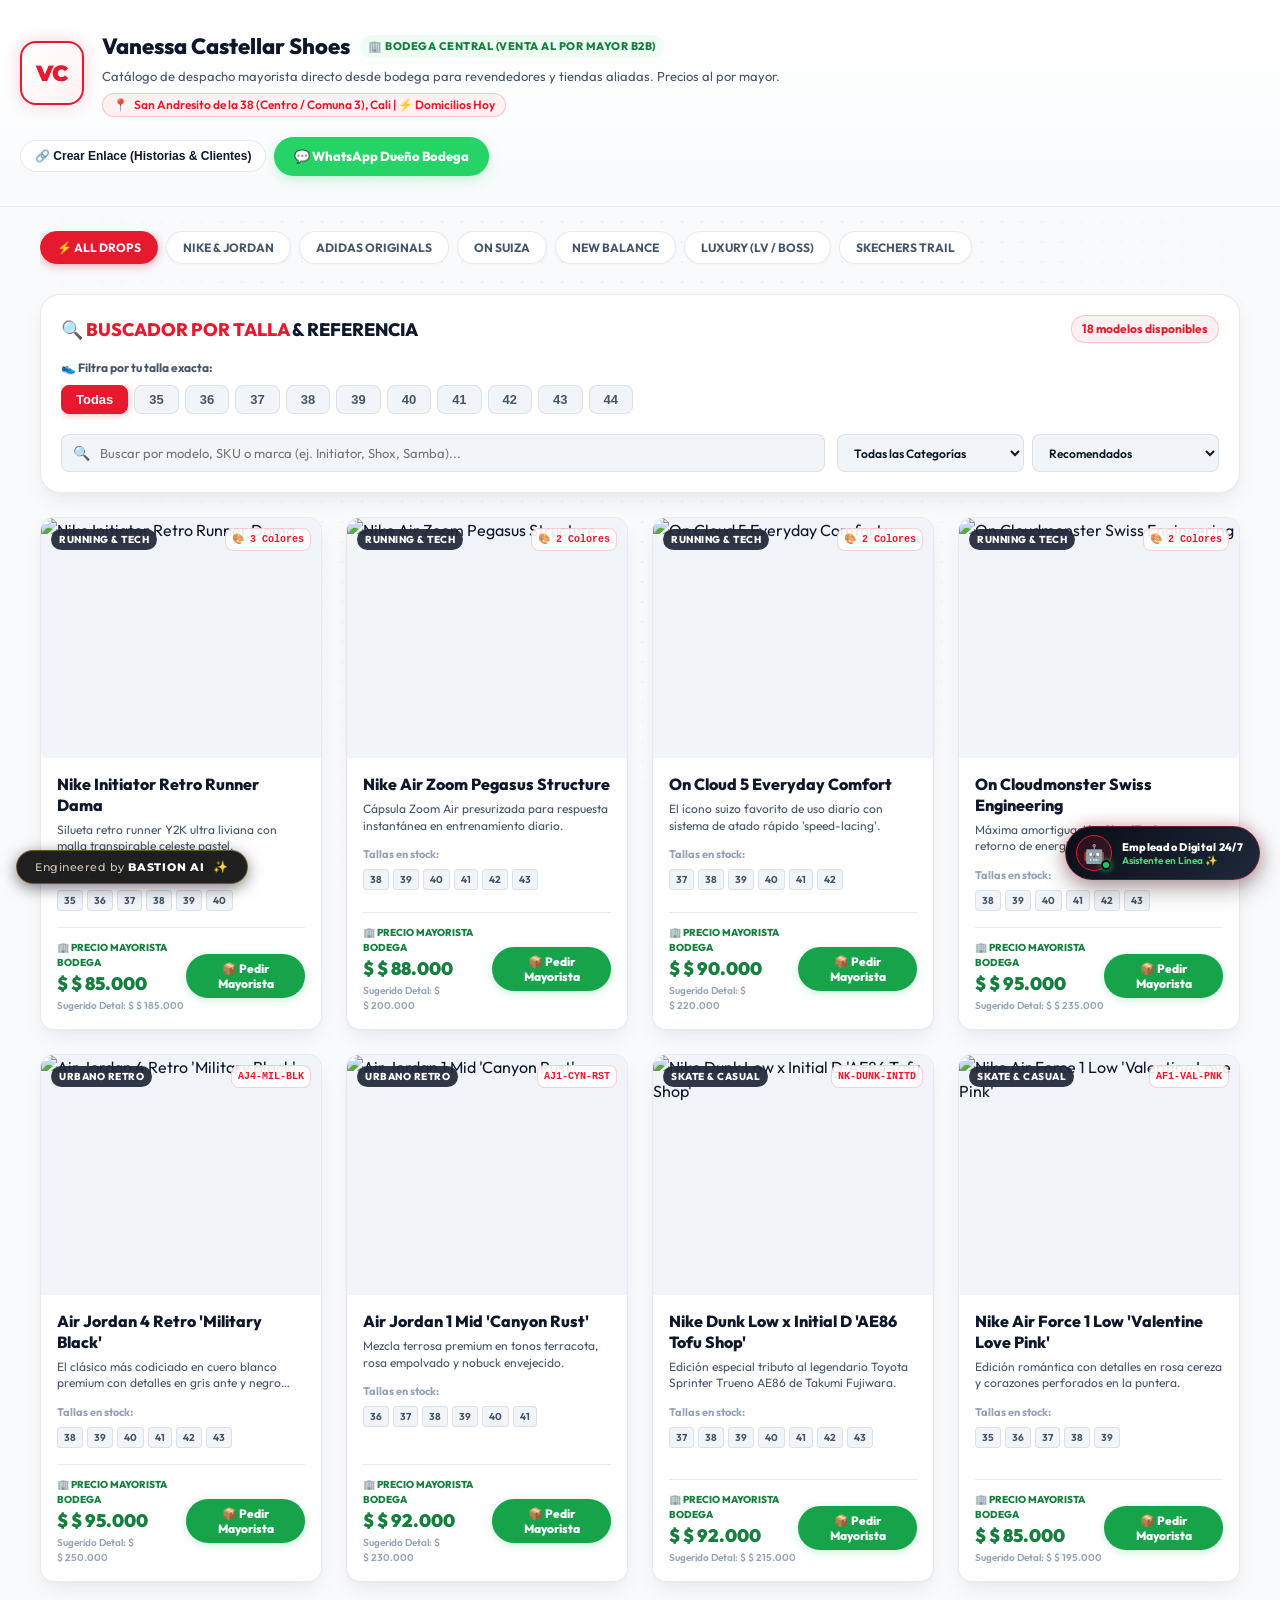
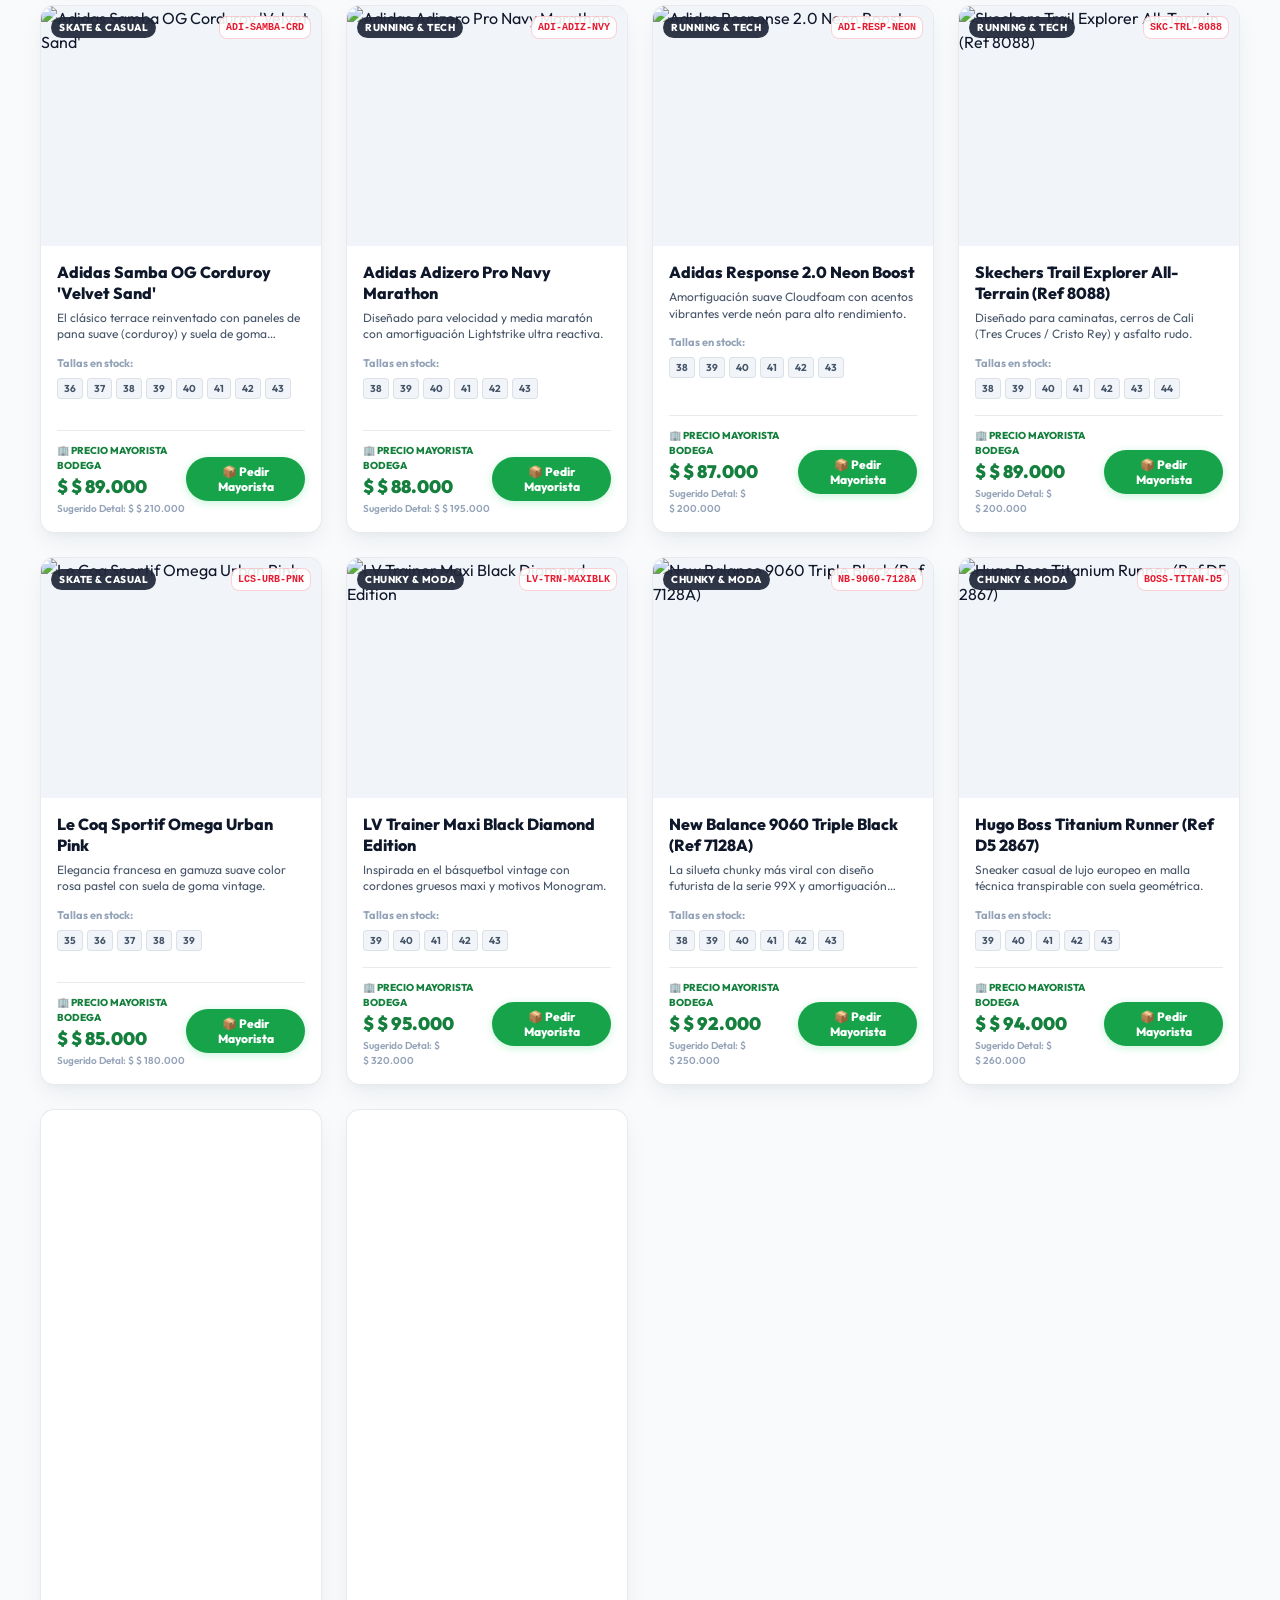
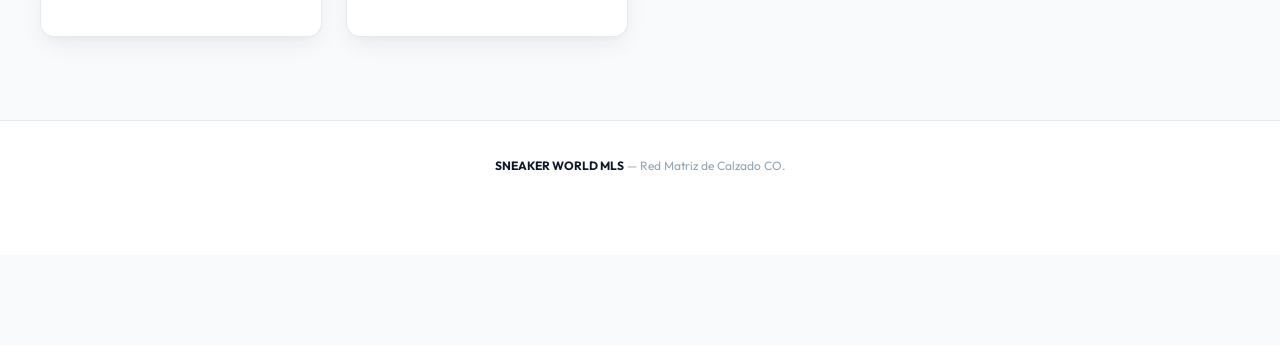
==== commit a4842a89: "feat: agregar boton habilitar/inhabilitar referencias en panel bodega central y vitrinas" ====
--- a/index.html
+++ b/index.html
@@ -470,6 +470,7 @@
                   <th>Campaña Activa</th>
                   <th>Stock Bodega</th>
                   <th>Tallas Activas</th>
+                  <th>Estado / Vitrina</th>
                   <th>Acciones</th>
                 </tr>
               </thead>
@@ -742,6 +743,13 @@
             <input type="text" id="add-prod-sizes" class="form-input" value="37, 38, 39, 40, 41, 42" required>
           </div>
           <div class="form-group">
+            <label class="form-label">Disponibilidad / Estado en Vitrinas:</label>
+            <select id="add-prod-status" class="form-select" style="font-weight: 700;">
+              <option value="active">🟢 Habilitada (Disponible y visible para venta en vitrinas)</option>
+              <option value="inactive">⏸️ Inhabilitada / Pausada (Agotada temporalmente o fuera de moda)</option>
+            </select>
+          </div>
+          <div class="form-group">
             <label class="form-label">Descripción / Detalles de Confección:</label>
             <textarea id="add-prod-desc" class="form-textarea" rows="2" placeholder="Material, amortiguación y detalles..."></textarea>
           </div>
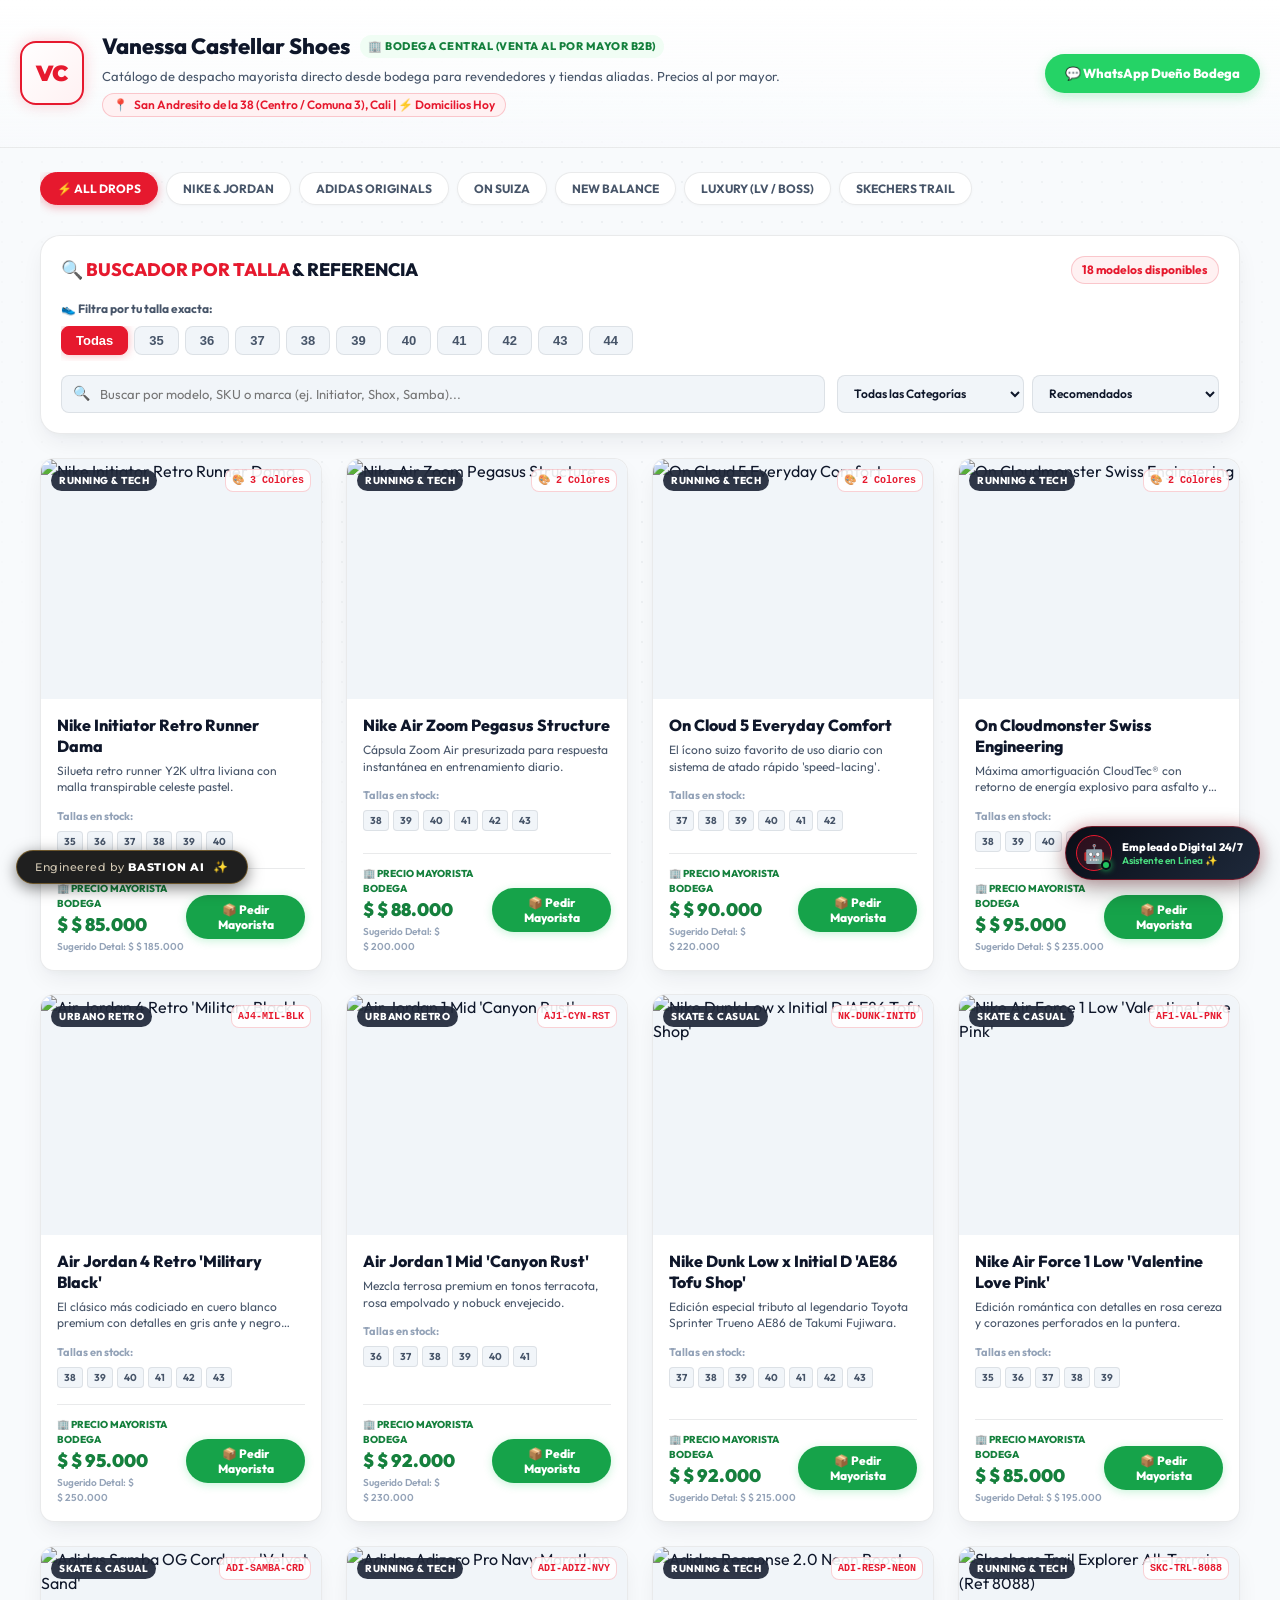
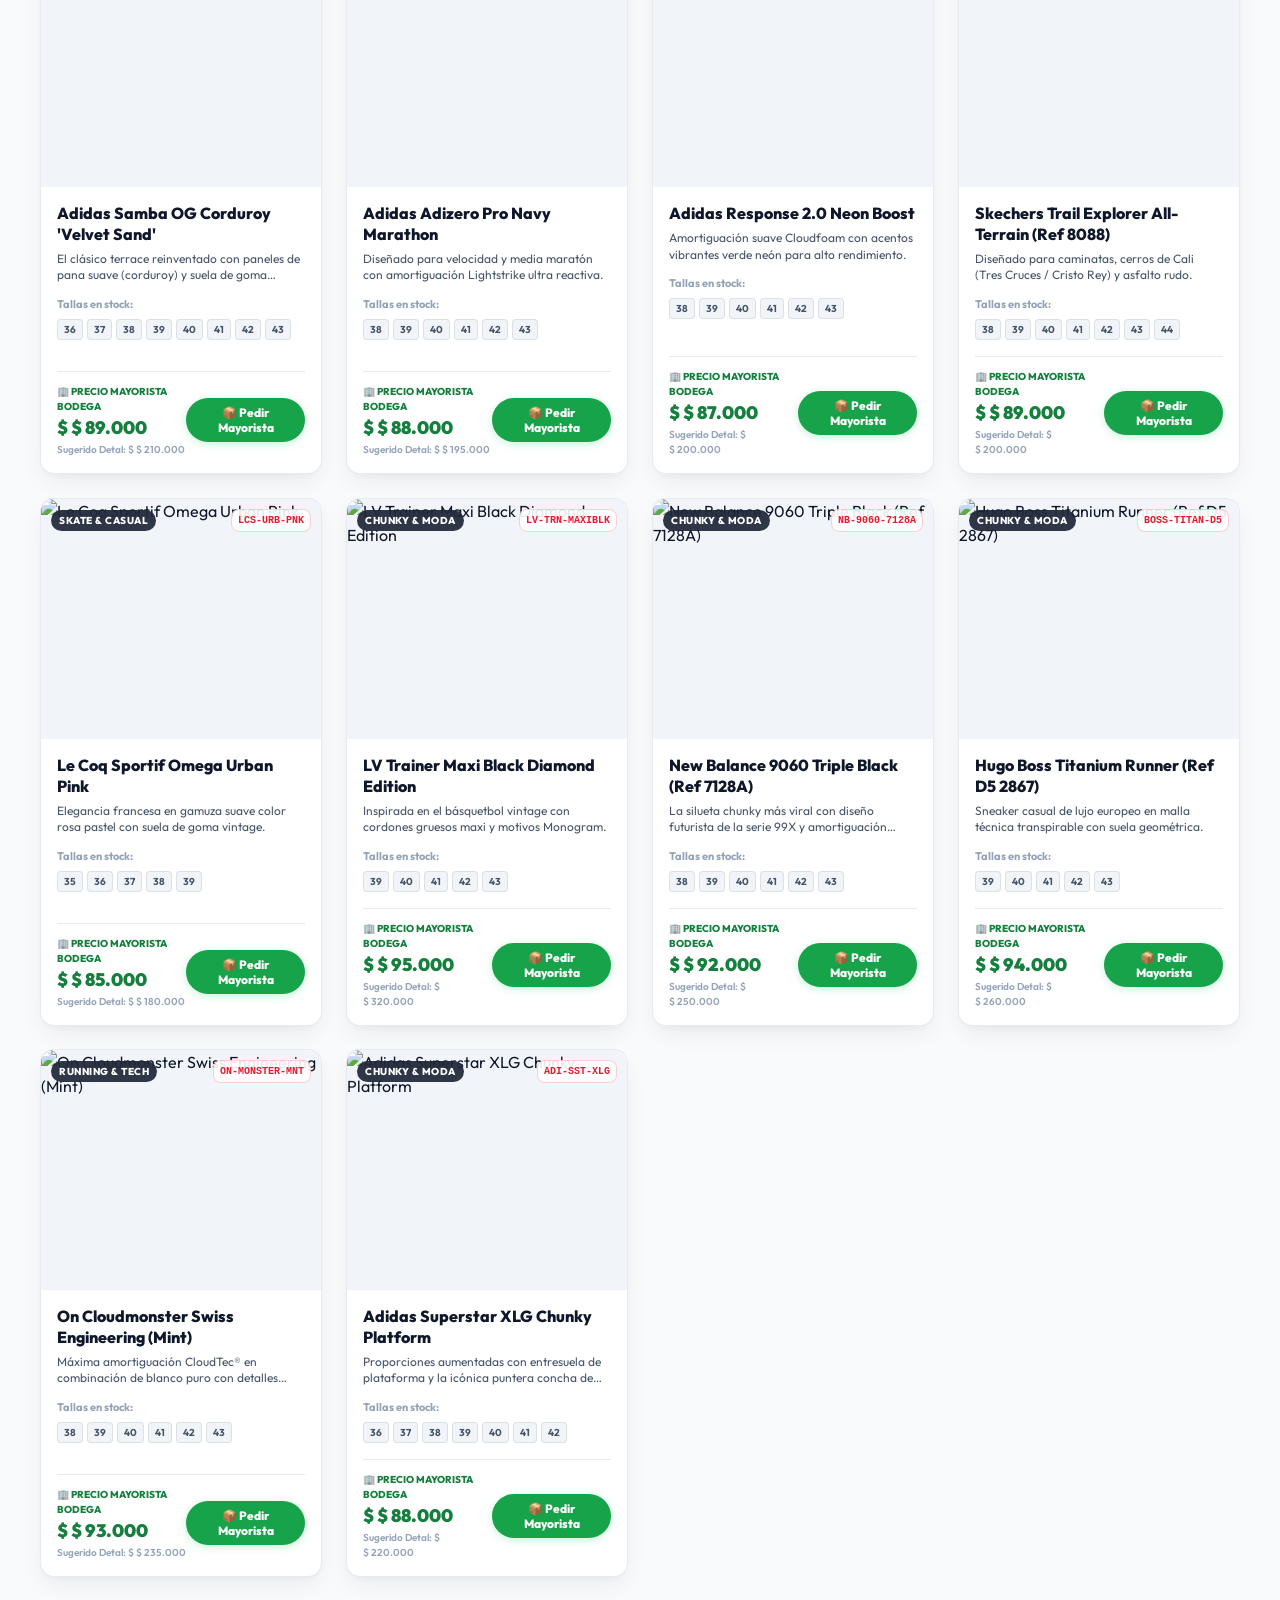
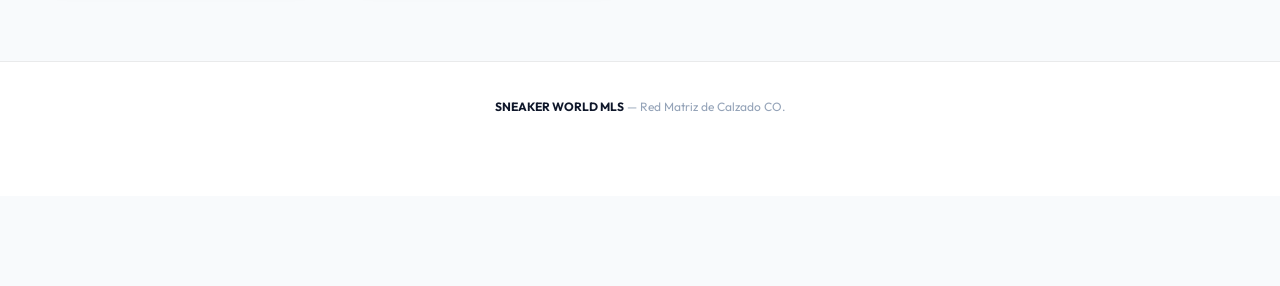
==== commit 6eca7136: "fix: vitrina publica de cara al cliente final 100% limpia sin botones ni barras de admin" ====
--- a/index.html
+++ b/index.html
@@ -152,9 +152,6 @@
             </div>
           </div>
           <div class="store-header-cta" style="display: flex; gap: 8px; align-items: center; flex-wrap: wrap;">
-            <button type="button" id="btn-storefront-open-link-creator" class="btn-action-sm" style="background: #ffffff; color: var(--text-primary); border: 1.5px solid var(--border-subtle); font-weight: 800; font-size: 12px; cursor: pointer; display: inline-flex; align-items: center; gap: 6px; padding: 8px 14px; border-radius: 999px;">
-              <span>🔗 Crear Enlace (Historias & Clientes)</span>
-            </button>
             <a href="#" id="storefront-wa-direct" target="_blank" rel="noopener" class="btn-wa-header">
               <span>💬 WhatsApp Dueño Bodega</span>
             </a>
@@ -626,10 +623,10 @@
         <h3 style="font-size: 20px; font-weight: 900; color: var(--text-primary); margin-bottom: 6px;" id="auth-modal-title">Acceso Protegido</h3>
         <p style="font-size: 13px; color: var(--text-secondary); margin-bottom: 20px;" id="auth-modal-desc">Ingresa el PIN de seguridad para acceder a los costos mayoristas y gestión de inventario.</p>
 
-        <form id="form-auth-pin">
+        <form id="form-auth-pin" autocomplete="off">
           <input type="hidden" id="auth-target-role" value="supplier">
           <div class="form-group">
-            <input type="password" id="auth-pin-input" class="form-input" placeholder="Ingresa tu PIN (ej. 8820)" maxlength="8" style="text-align: center; font-size: 20px; letter-spacing: 4px; font-weight: 800;" autofocus required>
+            <input type="password" id="auth-pin-input" class="form-input" placeholder="Ingresa tu PIN (ej. 8820)" maxlength="8" style="text-align: center; font-size: 20px; letter-spacing: 4px; font-weight: 800;" autocomplete="off" required>
           </div>
           <div id="auth-error-msg" style="color: #ef4444; font-size: 12px; font-weight: 700; margin-bottom: 14px; display: none;">PIN incorrecto. Intenta de nuevo.</div>
           
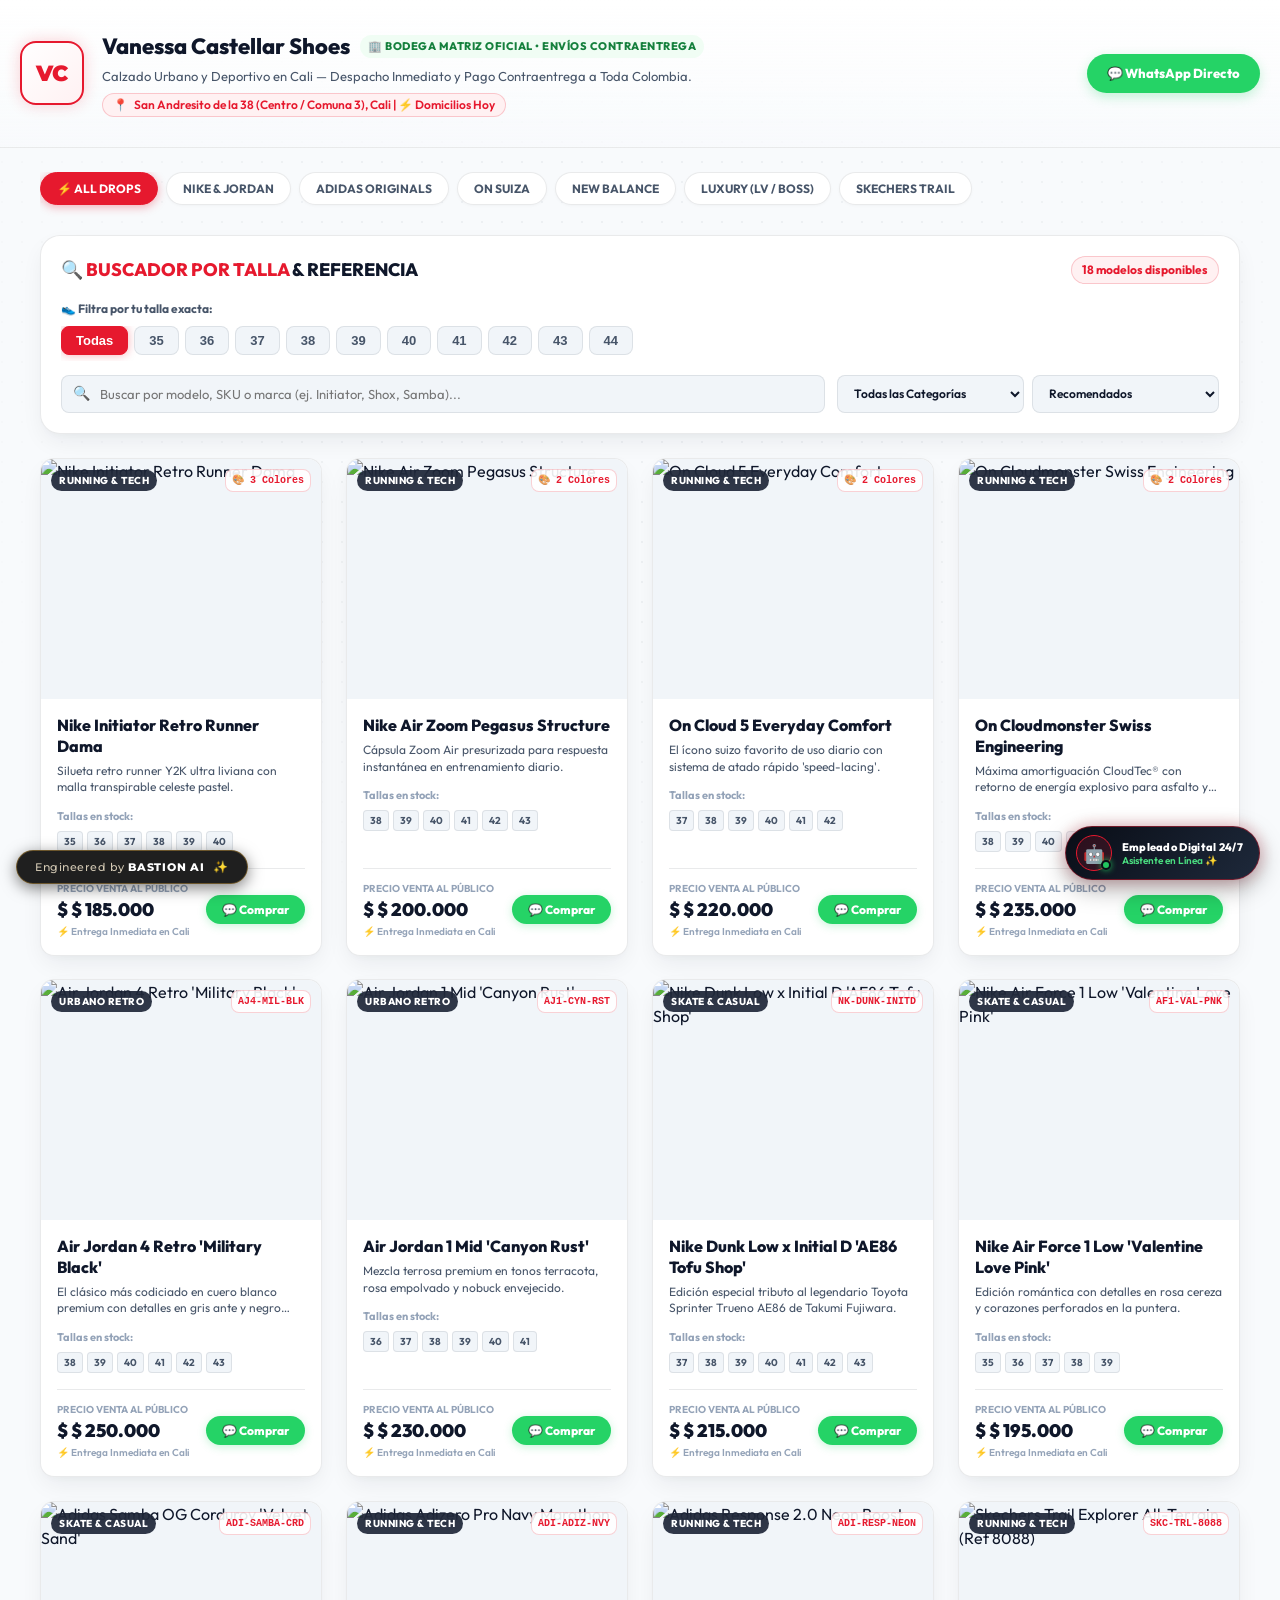
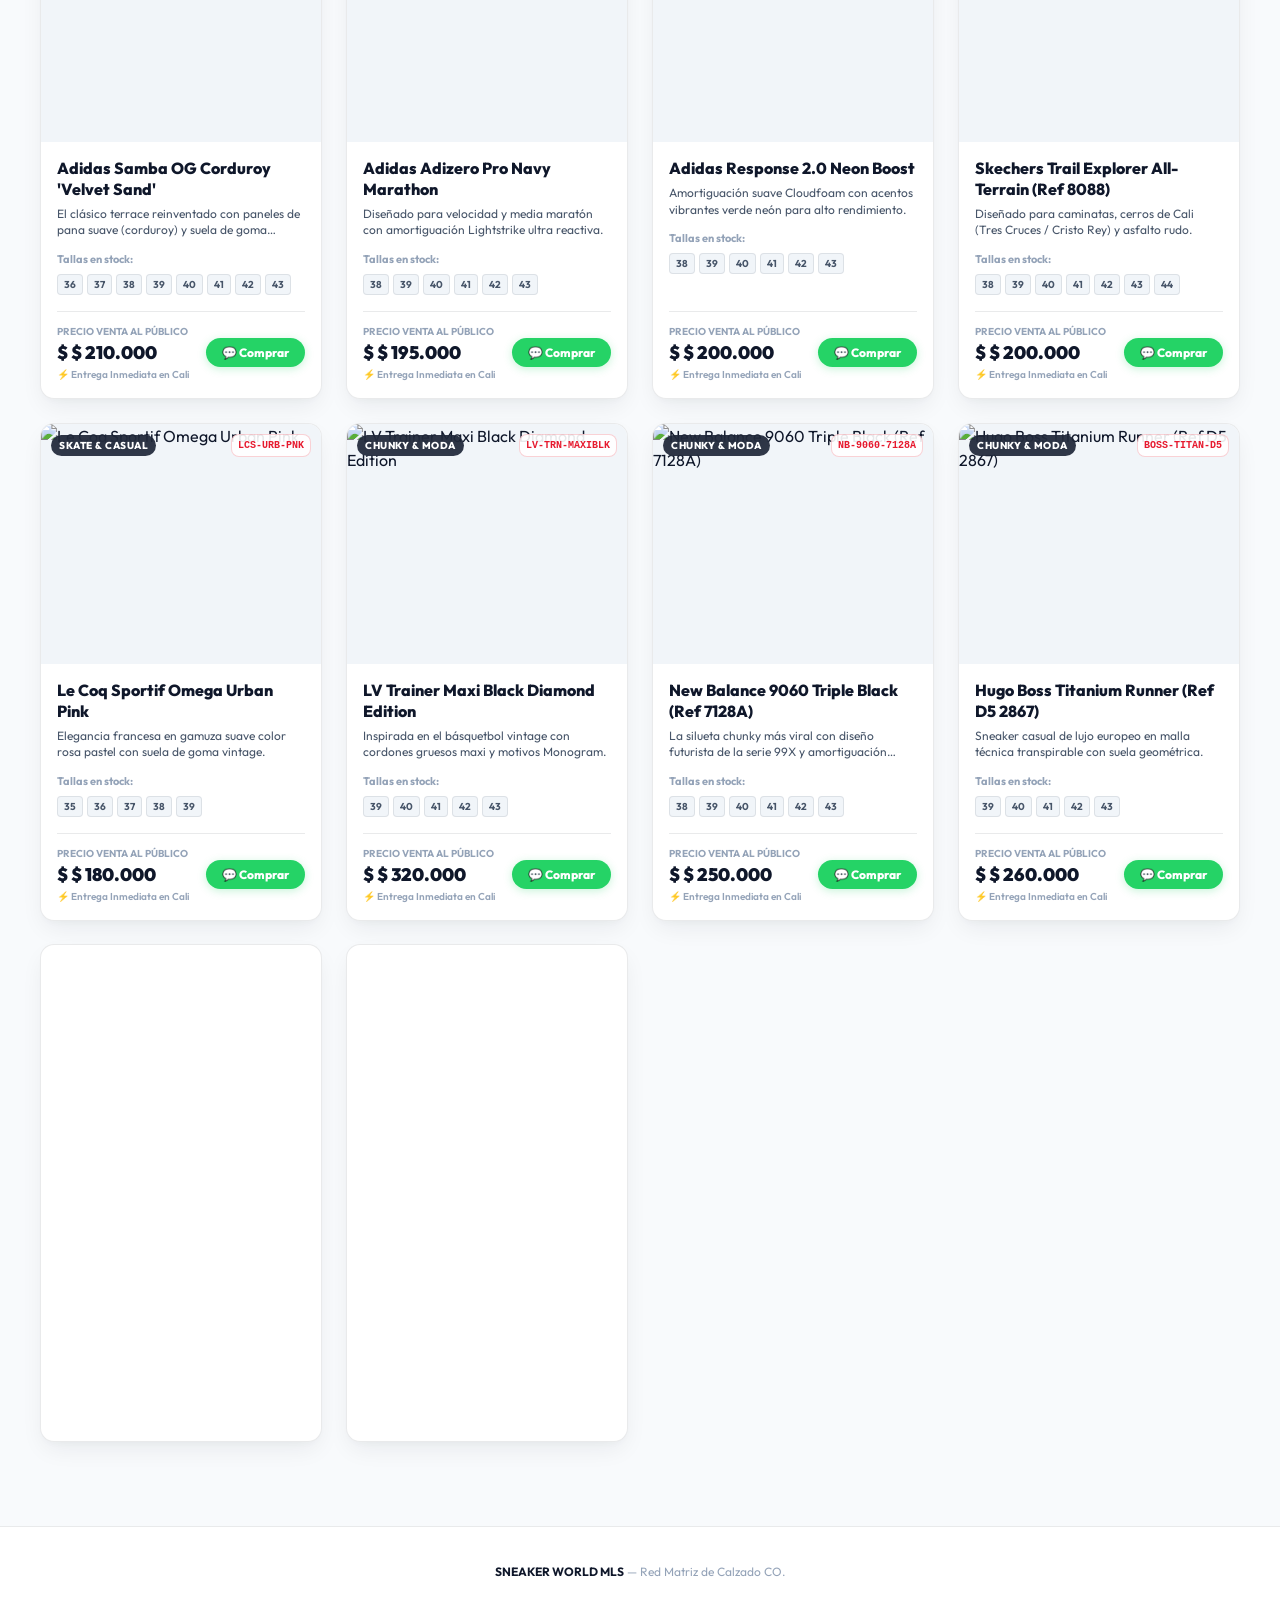
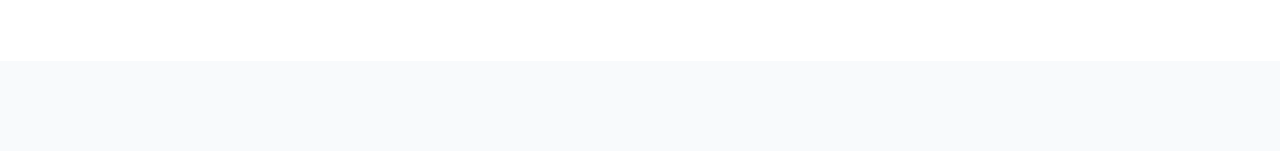
==== commit 41f140a9: "fix: creador de enlaces aislado estrictamente por tienda sin selectores cruzados entre bodega y part" ====
--- a/index.html
+++ b/index.html
@@ -1645,29 +1645,28 @@
           <button class="btn-close-modal" id="btn-close-link-creator">&times;</button>
         </div>
 
-        <div style="padding: 18px 20px; max-height: 75vh; overflow-y: auto;">
-          <!-- Paso 1: ¿De qué Vitrina de Cliente Final será el enlace? -->
-          <div class="form-group" style="margin-bottom: 14px;" id="link-store-selector-group">
-            <div style="display: flex; justify-content: space-between; align-items: center; margin-bottom: 4px;">
-              <label class="form-label" style="font-size: 11.5px; font-weight: 800; margin: 0;">1. ¿De qué Vitrina de Cliente Final será el enlace?</label>
-              <span style="font-size: 10px; font-weight: 800; color: #15803d; background: #f0fdf4; padding: 2px 7px; border-radius: 999px; border: 1px solid #bbf7d0;">👁️ Vista Pública</span>
-            </div>
-            <div style="display: grid; grid-template-columns: 1fr 1fr; gap: 8px; margin-bottom: 6px;">
-              <button type="button" class="btn-secondary link-origin-store-btn active" id="btn-link-store-bodega" data-store-id="store-001" style="padding: 10px; text-align: left; border-radius: 10px; font-size: 11.5px; font-weight: 700; cursor: pointer; border-color: #0f172a; background: #0f172a; color: #ffffff;">
-                🏢 Vitrina Bodega (Vanessa)
-              </button>
-              <button type="button" class="btn-secondary link-origin-store-btn" id="btn-link-store-partner" data-store-id="store-002" style="padding: 10px; text-align: left; border-radius: 10px; font-size: 11.5px; font-weight: 700; cursor: pointer;">
-                👟 Vitrina Sneaker Partner (Cali Shoes)
-              </button>
-            </div>
-            <p style="font-size: 11px; color: #64748b; margin: 0; line-height: 1.35;" id="link-store-explainer">
-              👉 <strong>De Bodega a Cliente/Revendedor:</strong> Muestra la vitrina pública de Vanessa con fotos HD y su WhatsApp directo.
+          <!-- Ficha de la Tienda que Comparte (Aislada por Rol: Cali Shoes para Partner, Vanessa para Bodega) -->
+          <div class="form-group" style="margin-bottom: 14px;" id="link-store-active-badge-card">
+            <div style="display: flex; align-items: center; justify-content: space-between; background: #f8fafc; border: 1.5px solid #e2e8f0; border-radius: 12px; padding: 10px 14px;">
+              <div style="display: flex; align-items: center; gap: 10px;">
+                <div id="link-active-store-avatar" style="width: 38px; height: 38px; border-radius: 10px; background: #eff6ff; color: #2563eb; display: flex; align-items: center; justify-content: center; font-weight: 900; font-size: 15px; border: 1px solid #bfdbfe; flex-shrink: 0;">
+                  CS
+                </div>
+                <div>
+                  <div style="font-size: 10px; font-weight: 800; color: #15803d; text-transform: uppercase;" id="link-active-store-type-badge">🟢 Vitrina Activa para tus Clientes</div>
+                  <div id="link-active-store-name" style="font-size: 14px; font-weight: 900; color: #0f172a;">Cali Shoes Distribuidora</div>
+                </div>
+              </div>
+              <span id="link-active-store-tag" style="font-size: 10.5px; font-weight: 800; color: #2563eb; background: #eff6ff; padding: 4px 10px; border-radius: 999px; border: 1px solid #bfdbfe;">Tu Tienda Online</span>
+            </div>
+            <p style="font-size: 11px; color: #64748b; margin: 6px 0 0 4px; line-height: 1.35;" id="link-active-store-explainer">
+              👉 Enlace directo a tu vitrina oficial con tus precios al detal y tu WhatsApp para cerrar ventas directas.
             </p>
           </div>
 
-          <!-- Paso 2: ¿Qué vas a compartir? -->
+          <!-- Paso 1: ¿Qué vas a compartir? -->
           <div class="form-group" style="margin-bottom: 14px;">
-            <label class="form-label" style="font-size: 11.5px; font-weight: 800;">2. ¿Qué deseas compartir?</label>
+            <label class="form-label" style="font-size: 11.5px; font-weight: 800;">1. ¿Qué deseas compartir?</label>
             <div style="display: grid; grid-template-columns: 1fr 1fr; gap: 8px; margin-bottom: 8px;">
               <button type="button" class="btn-secondary link-target-type-btn active" id="btn-link-type-store" data-type="store" style="padding: 10px; text-align: left; border-radius: 10px; font-size: 12px; font-weight: 700; cursor: pointer; border-color: #0f172a; background: #0f172a; color: #ffffff;">
                 🏪 Toda la Vitrina / Catálogo
@@ -1683,9 +1682,9 @@
             </div>
           </div>
 
-          <!-- Paso 3: Formato de Publicación -->
+          <!-- Paso 2: Formato de Publicación -->
           <div class="form-group" style="margin-bottom: 16px;">
-            <label class="form-label" style="font-size: 11.5px; font-weight: 800;">3. ¿Dónde lo vas a publicar?</label>
+            <label class="form-label" style="font-size: 11.5px; font-weight: 800;">2. ¿Dónde lo vas a publicar?</label>
             <div style="display: grid; grid-template-columns: 1fr 1fr 1fr; gap: 6px;">
               <button type="button" class="btn-secondary link-format-btn active" id="btn-link-fmt-story" data-format="story" style="font-size: 11px; padding: 8px 6px; font-weight: 700; text-align: center; cursor: pointer; border-color: #e6192e; background: #fff0f1; color: #e6192e;">
                 📸 Historia Instagram
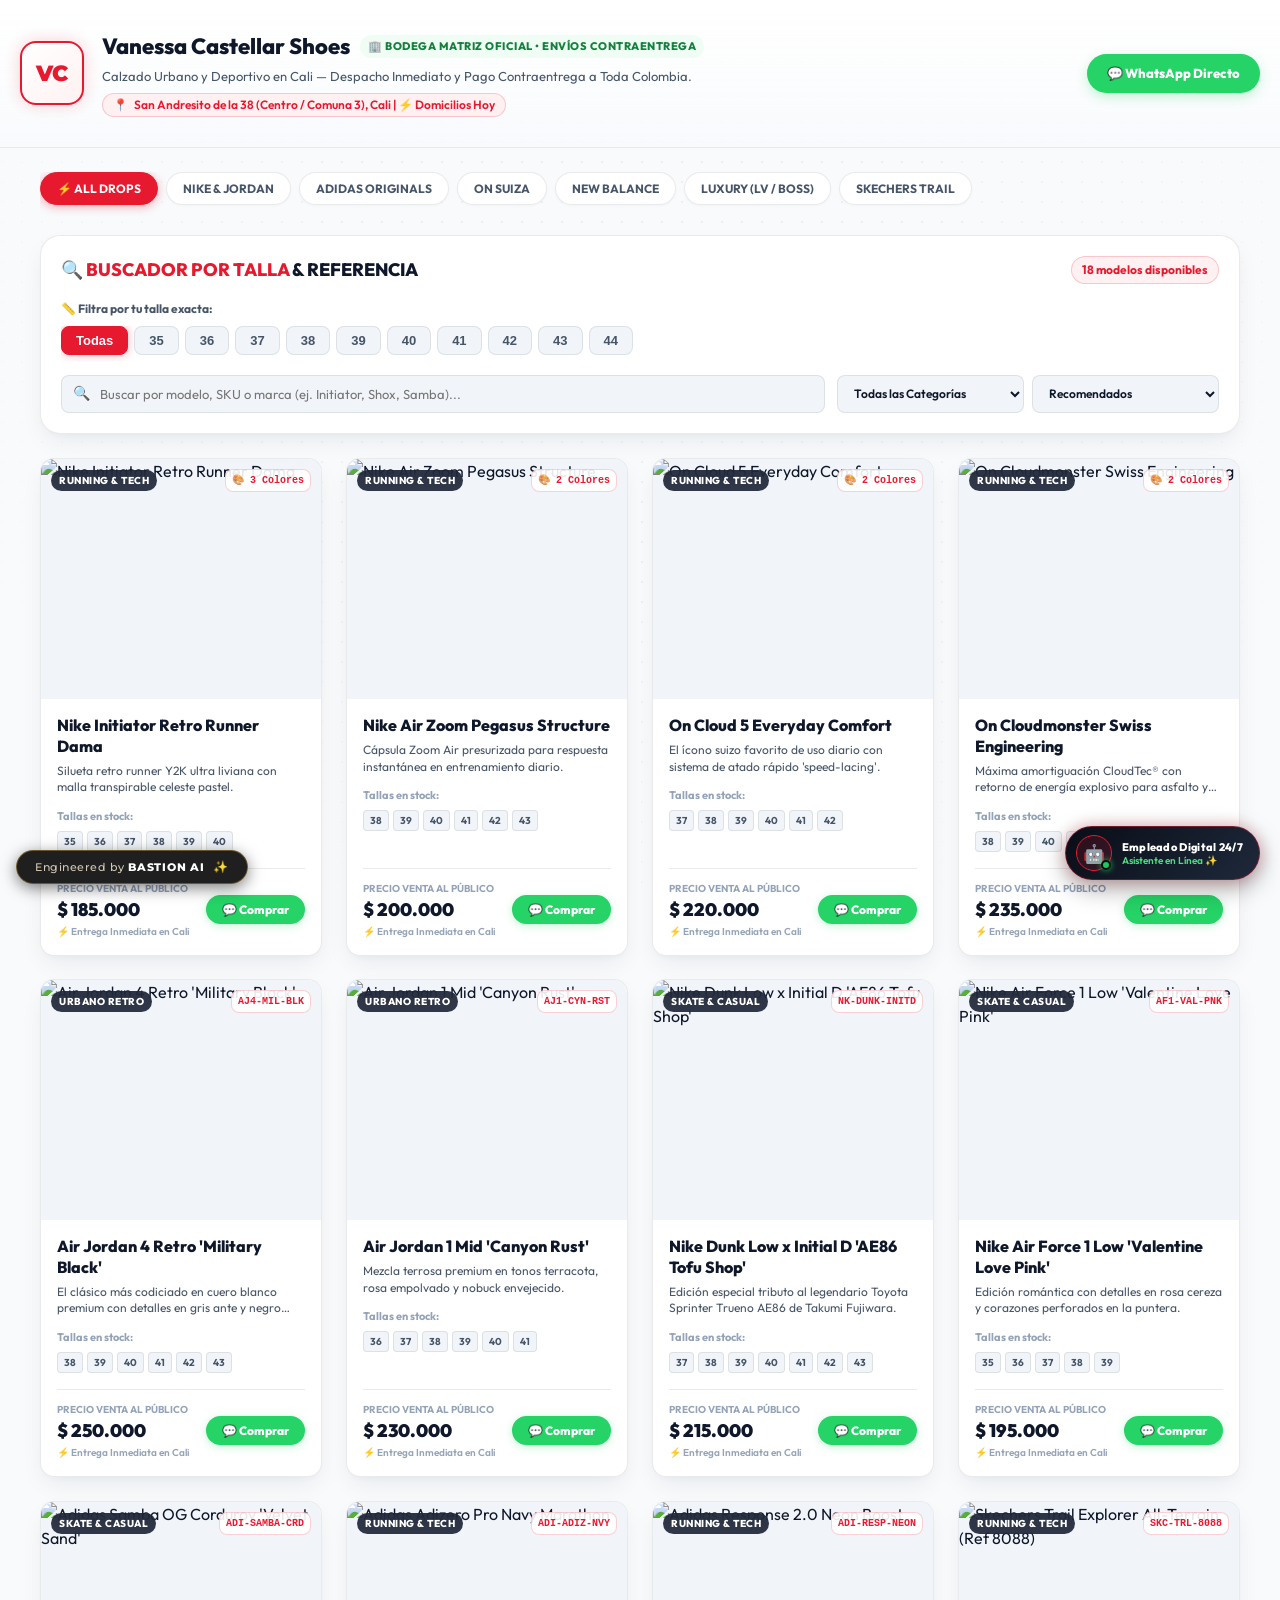
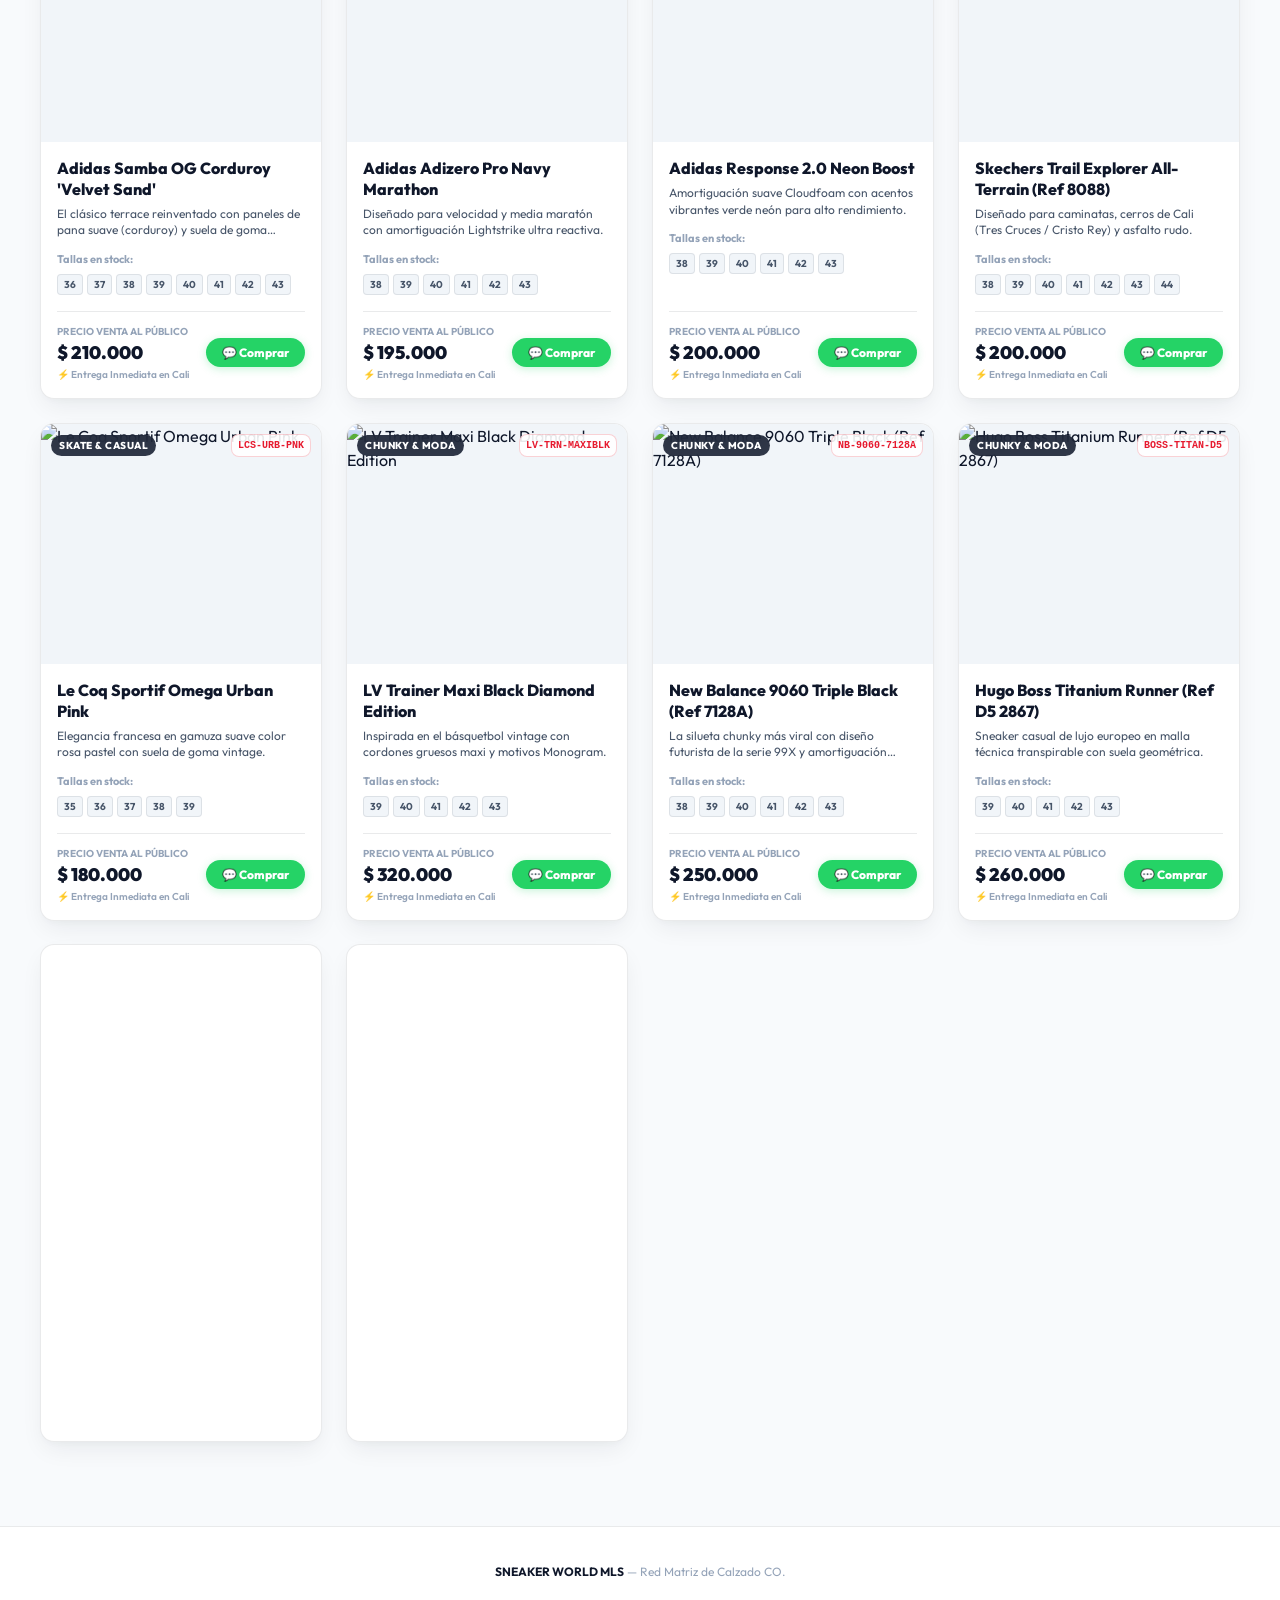
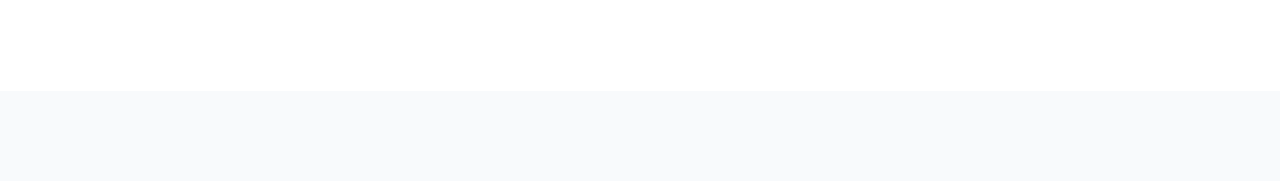
==== commit 228fb1d3: "fix: corregir doble signo de pesos en vitrina y modal y optimizar espaciado" ====
--- a/index.html
+++ b/index.html
@@ -181,7 +181,7 @@
           <!-- Filtro Rápido por Talla Física -->
           <div class="filter-row-section">
             <div class="filter-row-label">
-              <span>👟 Filtra por tu talla exacta:</span>
+              <span>📏 Filtra por tu talla exacta:</span>
             </div>
             <div class="size-pills-row" id="storefront-size-pills">
               <button class="size-pill-btn active" data-size="all">Todas</button>
@@ -1757,7 +1757,7 @@
     <div class="toast-container" id="toast-container"></div>
 
     <!-- FOOTER MULTI-TENANT -->
-    <footer style="text-align: center; padding: 36px 20px 80px; color: var(--text-muted); font-size: 12px; border-top: 1px solid var(--border-subtle); margin-top: 60px; background: #ffffff;">
+    <footer style="text-align: center; padding: 36px 20px 110px; color: var(--text-muted); font-size: 12px; border-top: 1px solid var(--border-subtle); margin-top: 60px; background: #ffffff;">
       <div style="max-width: 1240px; margin: 0 auto; display: flex; justify-content: center; align-items: center; flex-wrap: wrap; gap: 14px;">
         <div>
           <strong style="color: var(--text-primary);">SNEAKER WORLD MLS</strong> — Red Matriz de Calzado CO.
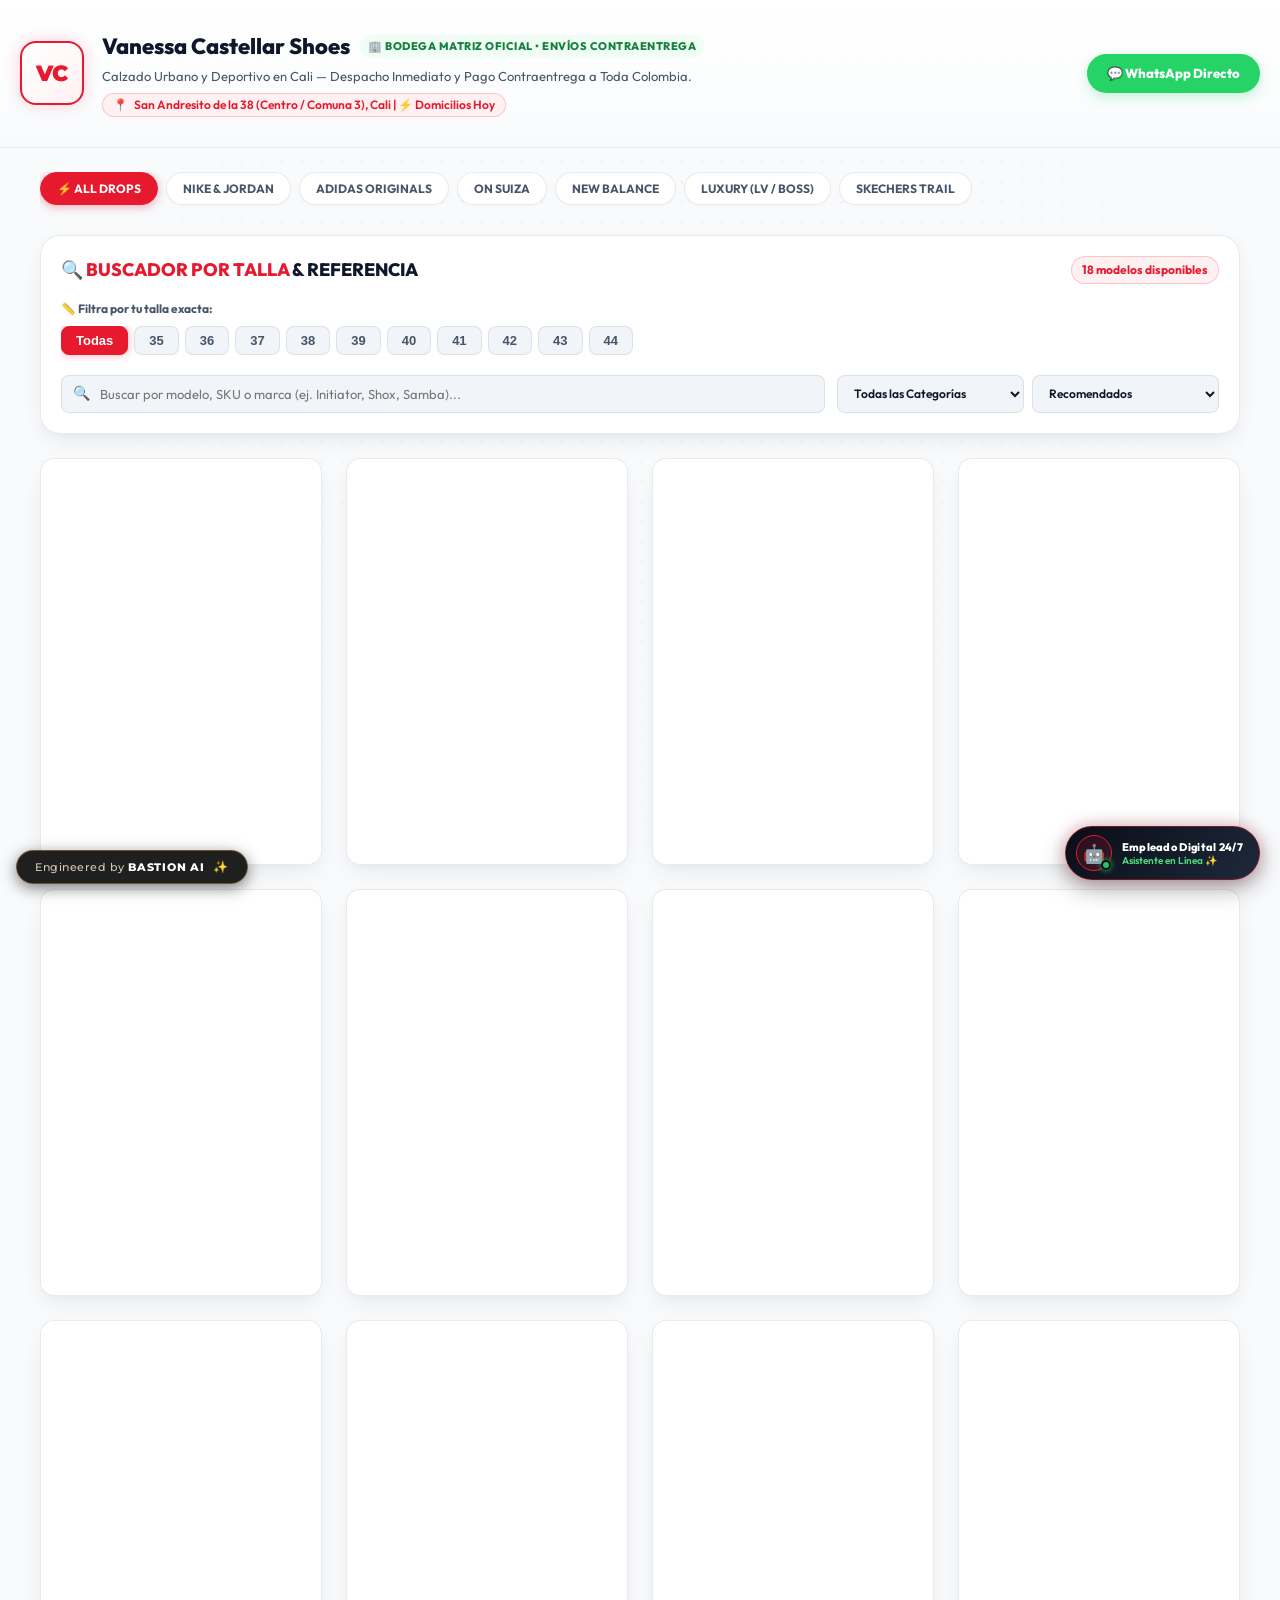
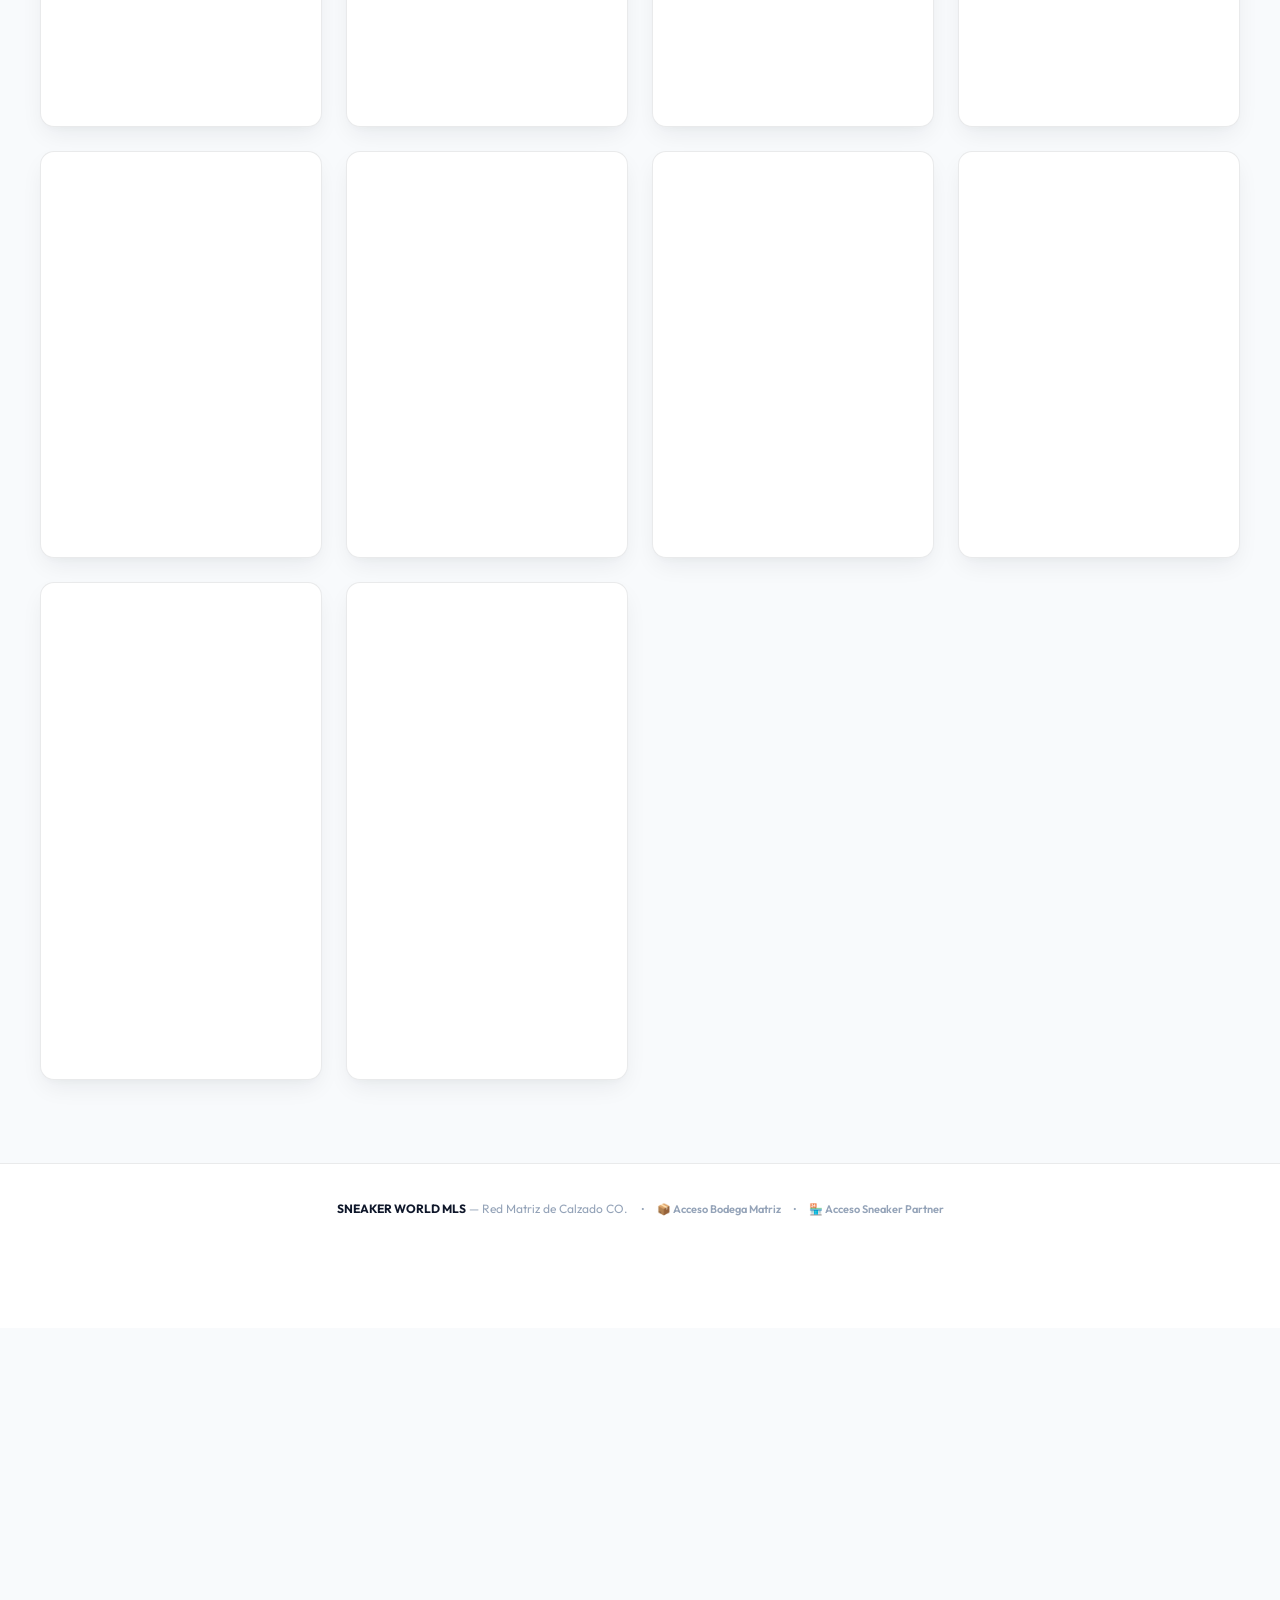
==== commit 03716e7e: "feat: acceso directo al panel de bodega proveedor mediante ?view=supplier y links de pie de pagina" ====
--- a/index.html
+++ b/index.html
@@ -1762,6 +1762,12 @@
         <div>
           <strong style="color: var(--text-primary);">SNEAKER WORLD MLS</strong> — Red Matriz de Calzado CO.
         </div>
+        <div style="display: flex; gap: 12px; align-items: center; font-size: 11px;">
+          <span>•</span>
+          <a href="?demo=vanessa" style="color: var(--text-muted); text-decoration: none; font-weight: 600;" title="Panel de Bodega Matriz (Vanessa Castellar)">📦 Acceso Bodega Matriz</a>
+          <span>•</span>
+          <a href="?demo=calishoes" style="color: var(--text-muted); text-decoration: none; font-weight: 600;" title="Panel de Sneaker Partner (Cali Shoes)">🏪 Acceso Sneaker Partner</a>
+        </div>
       </div>
     </footer>
   </div>
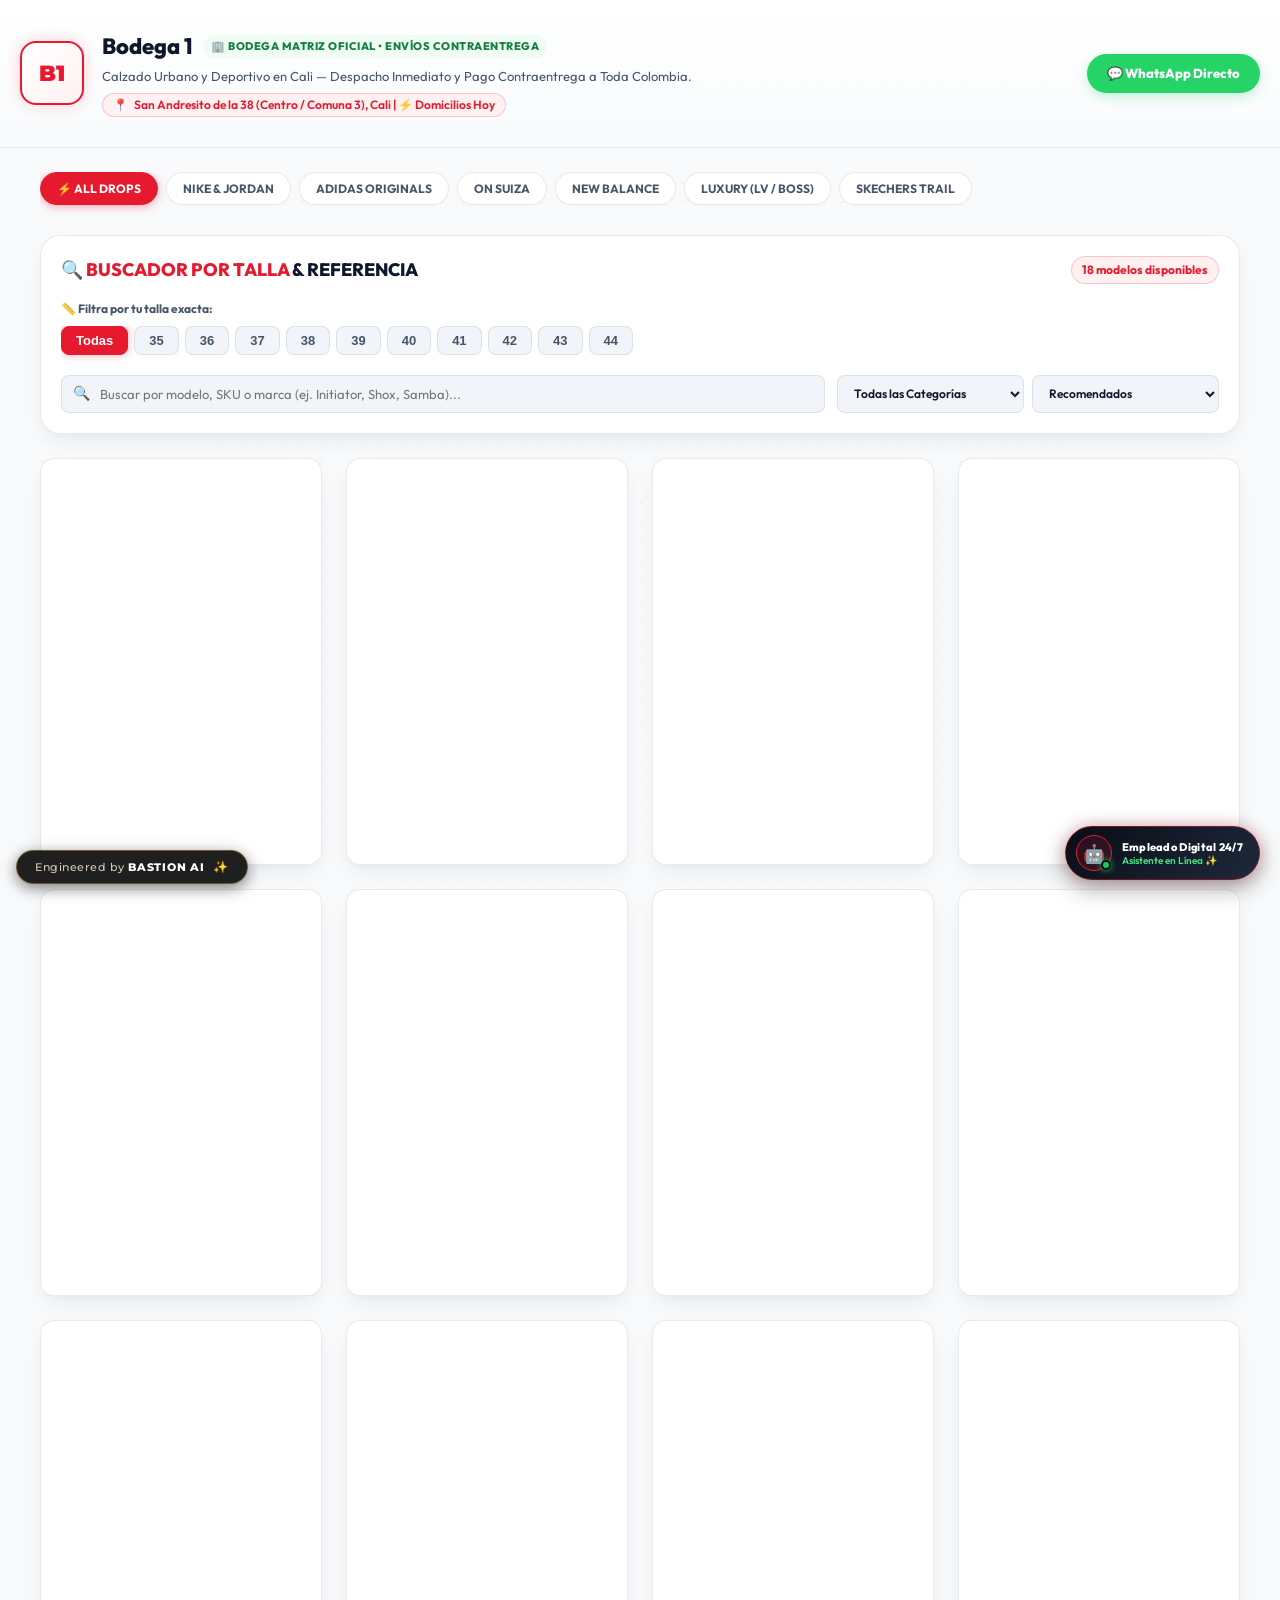
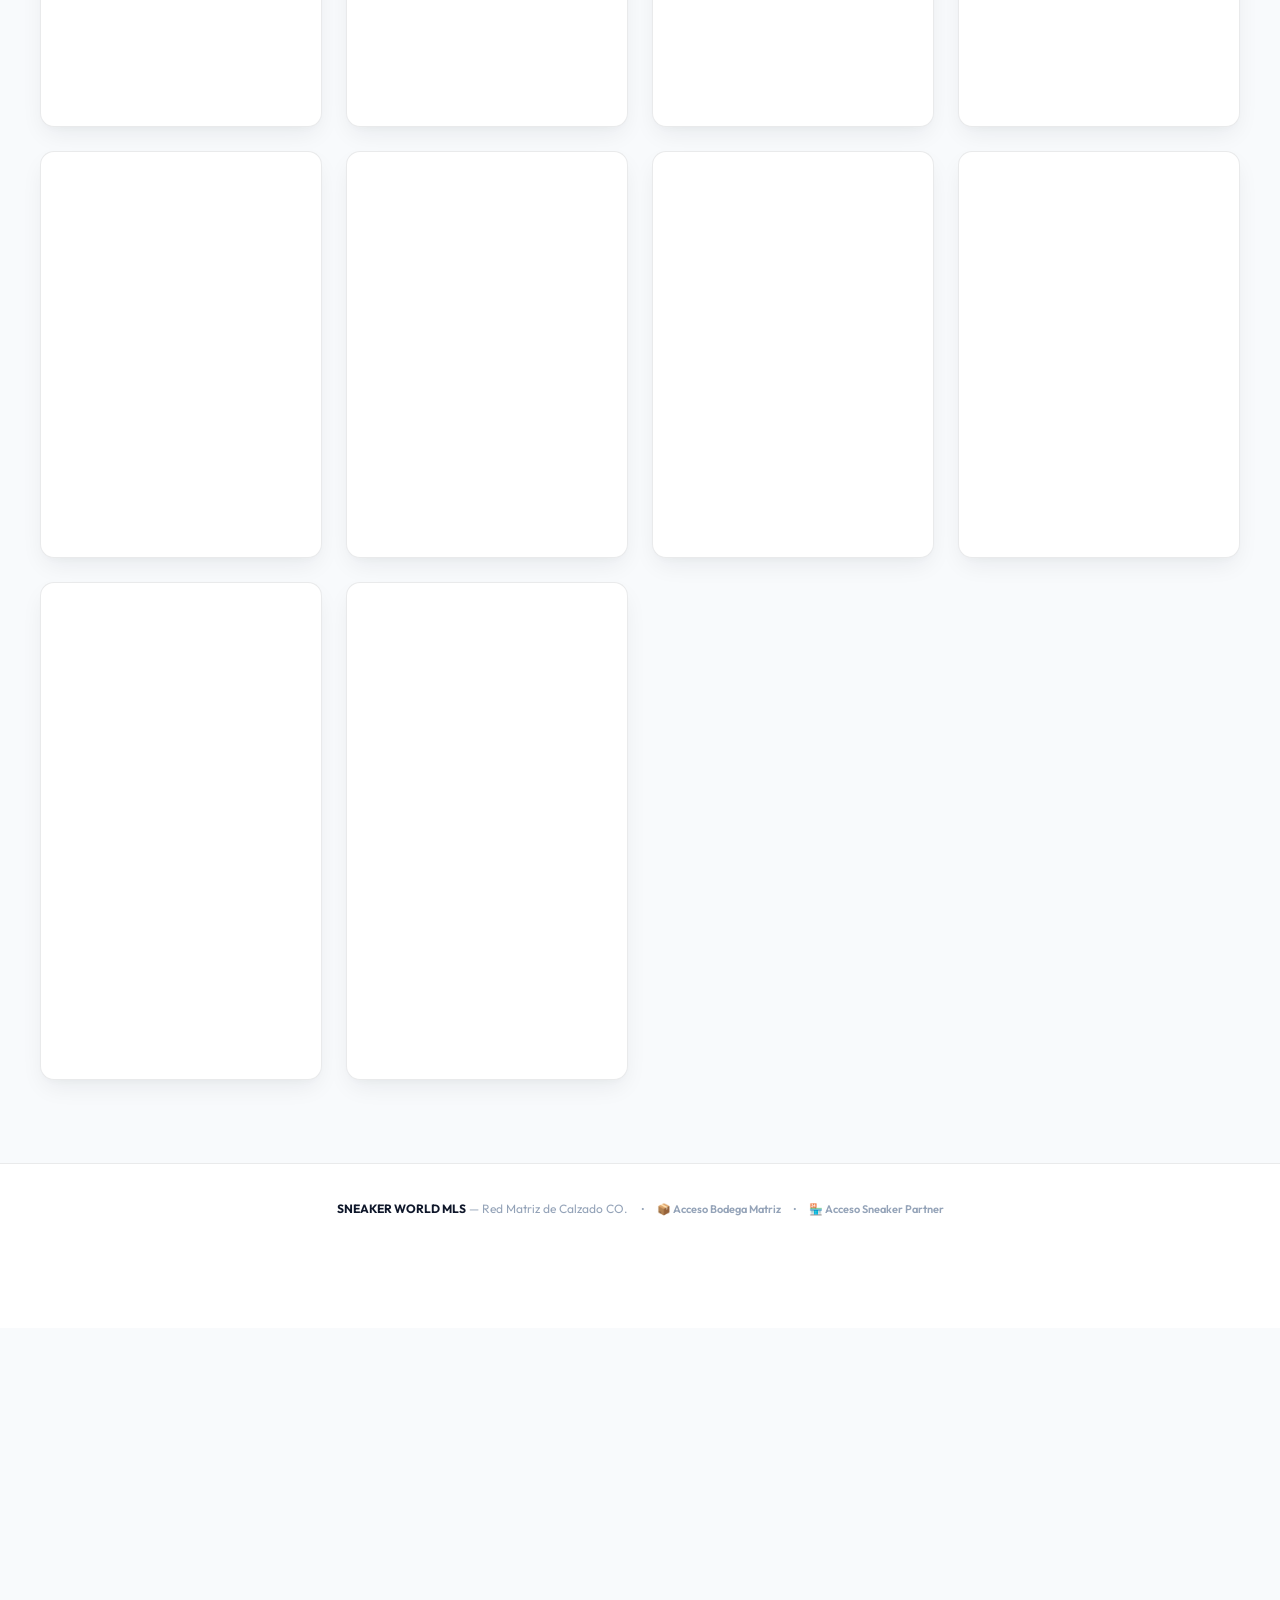
==== commit eac6ed02: "feat: renombrar bodega matriz a Bodega 1 para demos comerciales y clientes B2B" ====
--- a/index.html
+++ b/index.html
@@ -6,8 +6,8 @@
   
   <!-- Primary SEO -->
   <title>SNEAKER WORLD MLS | Red Matriz de Calzado CO.</title>
-  <meta name="description" content="Plataforma digital de calzado urbano y deportivo en Cali. Filtra por tu talla exacta (35 a 44), fletes liquidados por barrio y despacho el mismo día con Vanessa Castellar Shoes.">
-  <meta name="keywords" content="zapatillas cali, mayoristas zapatillas cali, vanessa castellar shoes, dropshipping calzado colombia, sneakers cali contraentrega, bastion ai">
+  <meta name="description" content="Plataforma digital de calzado urbano y deportivo en Cali. Filtra por tu talla exacta (35 a 44), fletes liquidados por barrio y despacho el mismo día con Bodega 1.">
+  <meta name="keywords" content="zapatillas cali, mayoristas zapatillas cali, bodega 1 cali, dropshipping calzado colombia, sneakers cali contraentrega, bastion ai">
   <meta name="author" content="BASTION AI">
   <meta name="theme-color" content="#e6192e">
 
@@ -15,7 +15,7 @@
   <meta property="og:type" content="website">
   <meta property="og:site_name" content="SNEAKER WORLD MLS">
   <meta property="og:title" content="SNEAKER WORLD MLS | Red Matriz de Calzado CO.">
-  <meta property="og:description" content="👟 Pide con tu talla exacta, fletes calculados por barrio y despacho contraentrega garantizado con Vanessa Castellar Shoes.">
+  <meta property="og:description" content="👟 Pide con tu talla exacta, fletes calculados por barrio y despacho contraentrega garantizado con Bodega 1.">
   <meta property="og:image" content="https://sneakerworld-mls.vercel.app/assets/images/sneaker_world_logo_transparent.png">
   <meta property="og:image:width" content="1024">
   <meta property="og:image:height" content="1024">
@@ -25,7 +25,7 @@
   <!-- Twitter Cards -->
   <meta name="twitter:card" content="summary_large_image">
   <meta name="twitter:title" content="SNEAKER WORLD MLS | Red Matriz de Calzado CO.">
-  <meta name="twitter:description" content="Catálogo sincronizado de calzado mayorista en San Andresito de la 38 Cali con Vanessa Castellar Shoes.">
+  <meta name="twitter:description" content="Catálogo sincronizado de calzado mayorista en San Andresito de la 38 Cali con Bodega 1.">
   <meta name="twitter:image" content="https://sneakerworld-mls.vercel.app/assets/images/sneaker_world_logo_transparent.png">
 
   <!-- Structured Data JSON-LD (Local Business / Shoe Store) -->
@@ -33,7 +33,7 @@
   {
     "@context": "https://schema.org",
     "@type": "ShoeStore",
-    "name": "Vanessa Castellar Shoes - SNEAKER WORLD MLS",
+    "name": "Bodega 1 - SNEAKER WORLD MLS",
     "image": "https://sneakerworld-mls.vercel.app/assets/images/sneaker_world_logo_transparent.png",
     "description": "Bodega mayorista matriz de calzado urbano y deportivo con despacho local en Cali y envíos a toda Colombia.",
     "telephone": "+573505337256",
@@ -122,7 +122,7 @@
         <div style="display: flex; align-items: center; gap: 10px;">
           <span style="font-size: 18px;" id="client-role-icon">📦</span>
           <div>
-            <div style="font-size: 13px; font-weight: 800; color: var(--text-primary);" id="client-hud-title">Vanessa Castellar Shoes (Bodega Matriz)</div>
+            <div style="font-size: 13px; font-weight: 800; color: var(--text-primary);" id="client-hud-title">Bodega 1 (Bodega Matriz)</div>
             <div style="font-size: 11px; color: #16a34a; font-weight: 700;" id="client-hud-subtitle">🟢 Sesión Privada y Segura Activa</div>
           </div>
         </div>
@@ -142,9 +142,9 @@
       <section class="store-header">
         <div class="store-header-container">
           <div class="store-info-left">
-            <div class="store-avatar" id="storefront-avatar">VC</div>
+            <div class="store-avatar" id="storefront-avatar">B1</div>
             <div class="store-meta">
-              <h1 id="storefront-name">Vanessa Castellar Shoes <span class="badge-verified" id="storefront-badge">BODEGA MATRIZ VERIFICADA</span></h1>
+              <h1 id="storefront-name">Bodega 1 <span class="badge-verified" id="storefront-badge">BODEGA MATRIZ VERIFICADA</span></h1>
               <p id="storefront-tagline">San Andresito de la 38, Cali — Calzado Urbano y Deportivo al por Mayor y Detal con Envíos a Toda Colombia.</p>
               <div class="store-location-badge">
                 📍 <span id="storefront-location">San Andresito de la 38, Cali | ⚡ Domicilios Hoy</span>
@@ -360,11 +360,14 @@
             </div>
             <div>
               <span class="badge-verified">Centro de Distribución Mayorista</span>
-              <h1 class="admin-heading-title">Bodega Central — Vanessa Castellar</h1>
+              <h1 class="admin-heading-title">Bodega Central — Bodega 1</h1>
               <p style="color: var(--text-secondary); font-size: 13px;">Control de las 10 líneas de atención, inventario maestro e historial de pedidos B2B.</p>
             </div>
           </div>
           <div style="display: flex; gap: 10px; flex-wrap: wrap;">
+            <button type="button" id="btn-supplier-view-storefront" class="btn-primary" style="font-weight: 700; font-size: 13px; background: #059669; border-color: #047857; cursor: pointer;" title="Abrir la vitrina digital pública de Bodega Central en una nueva pestaña">
+              <span>🛒 Ver Vitrina Digital</span>
+            </button>
             <button type="button" id="btn-open-supplier-reports" class="btn-primary" style="font-weight: 700; font-size: 13px; background: #0f172a; border-color: #0f172a; cursor: pointer;">
               <span>📊 Centro Contable & Excel/PDF</span>
             </button>
@@ -393,7 +396,7 @@
                   ⚡ RECUPERAS +28 HORAS A LA SEMANA (~112h al mes)
                 </span>
               </div>
-              <h3 style="margin: 0; font-size: 17px; font-weight: 800; color: #ffffff;">Asistente Virtual de Despachos 24/7/365 — Vanessa Castellar Shoes</h3>
+              <h3 style="margin: 0; font-size: 17px; font-weight: 800; color: #ffffff;">Asistente Virtual de Despachos 24/7/365 — Bodega 1</h3>
               <p style="margin: 4px 0 0; font-size: 12px; color: #cbd5e1; max-width: 680px; line-height: 1.4;">
                 Atiende consultas de revendedores las 24 horas del día, los 365 días del año. Valida stock en vivo por talla, envía fotos HD de bodega y pre-arma pedidos a WhatsApp en piloto automático. Te ahorra ~4 horas diarias de chat repetitivo (+28 horas libres semanales) para que no vuelvas a trasnochar subiendo fotos un lunes a las 11:00 PM ni contestes mensajes un domingo a las 7:00 AM.
               </p>
@@ -454,6 +457,25 @@
               <button type="button" id="btn-save-all-supplier-prices" class="btn-primary" style="font-size: 12px; padding: 7px 16px; background: #16a34a; border-color: #15803d; cursor: pointer;">
                 💾 Guardar Modificaciones
               </button>
+            </div>
+          </div>
+
+          <!-- Filtros de Estado en Bodega: Todas / Solo Habilitadas / Ocultas o Pausadas -->
+          <div style="display: flex; justify-content: space-between; align-items: center; margin-bottom: 14px; flex-wrap: wrap; gap: 10px; background: #f8fafc; padding: 8px 14px; border-radius: 8px; border: 1px solid var(--border-subtle);">
+            <div style="display: flex; gap: 8px; align-items: center; flex-wrap: wrap;" id="supplier-table-filters">
+              <span style="font-size: 12px; font-weight: 700; color: var(--text-secondary);">Filtrar lista:</span>
+              <button type="button" class="btn-supplier-filter active" data-filter="all" style="font-size: 11px; padding: 5px 12px; border-radius: 999px; font-weight: 700; border: 1px solid var(--border-subtle); background: #ffffff; cursor: pointer; transition: all 0.2s ease;">
+                Todas (<span id="count-supplier-all">18</span>)
+              </button>
+              <button type="button" class="btn-supplier-filter" data-filter="active" style="font-size: 11px; padding: 5px 12px; border-radius: 999px; font-weight: 700; border: 1px solid #86efac; background: #f0fdf4; color: #16a34a; cursor: pointer; transition: all 0.2s ease;">
+                🟢 Solo Habilitadas (<span id="count-supplier-active">18</span>)
+              </button>
+              <button type="button" class="btn-supplier-filter" data-filter="inactive" style="font-size: 11px; padding: 5px 12px; border-radius: 999px; font-weight: 700; border: 1px solid #fcd34d; background: #fffbeb; color: #b45309; cursor: pointer; transition: all 0.2s ease;">
+                ⏸️ Ocultas / Pausadas (<span id="count-supplier-inactive">0</span>)
+              </button>
+            </div>
+            <div style="font-size: 11px; color: var(--text-muted); display: flex; align-items: center; gap: 6px;">
+              <span>⚡ Edita precios y presiona Enter o fuera de la celda para guardar</span>
             </div>
           </div>
           <div class="table-responsive-box">
@@ -514,7 +536,7 @@
           </div>
         </div>
 
-        <!-- Tabla de Sneaker Partners Conectados de Vanessa -->
+        <!-- Tabla de Sneaker Partners Conectados de Bodega 1 -->
         <div class="table-container-card" style="margin-top: 24px;">
           <div style="display: flex; justify-content: space-between; align-items: center; margin-bottom: 16px; flex-wrap: wrap; gap: 10px;">
             <div>
@@ -584,7 +606,7 @@
             <div>
               <h2 style="font-size: 18px; font-weight: 800; color: var(--text-primary); margin-bottom: 4px;">Ecosistema de Bodegas Matrices & Vitrinas Satélites</h2>
               <p style="font-size: 12px; color: var(--text-secondary); margin: 0;">
-                💡 <strong>Estructura del Negocio:</strong> Tus clientes directos que pagan suscripción mensual al SaaS son las <strong>Bodegas Matrices</strong> (como Vanessa Castellar Shoes). Cada bodega a su vez conecta y abastece a sus <strong>Sneaker Partners</strong> (revendedores locales como Cali Shoes Distribuidora).
+                💡 <strong>Estructura del Negocio:</strong> Tus clientes directos que pagan suscripción mensual al SaaS son las <strong>Bodegas Matrices</strong> (como Bodega 1). Cada bodega a su vez conecta y abastece a sus <strong>Sneaker Partners</strong> (revendedores locales como Cali Shoes Distribuidora).
               </p>
             </div>
           </div>
@@ -1426,7 +1448,7 @@
                 <h3 style="margin: 0; font-size: 15px; font-weight: 800; color: #ffffff;">Empleado Digital 24/7</h3>
                 <span style="font-size: 9px; font-weight: 800; color: #4ade80; background: rgba(74,222,128,0.15); padding: 1px 6px; border-radius: 999px;">EN LÍNEA</span>
               </div>
-              <p style="margin: 2px 0 0; font-size: 11px; color: #94a3b8;">Asistente Virtual • Vanessa Castellar Shoes</p>
+              <p style="margin: 2px 0 0; font-size: 11px; color: #94a3b8;">Asistente Virtual • Bodega 1</p>
             </div>
           </div>
           <button type="button" class="btn-close-modal" id="btn-close-empleado-chat" style="color: #cbd5e1; font-size: 22px;">&times;</button>
@@ -1438,7 +1460,7 @@
             <div class="chat-msg bot">
               <div class="chat-msg-avatar">🤖</div>
               <div class="chat-msg-bubble">
-                ¡Hola! 👋 Soy tu <strong>Empleado Digital 24/7</strong> de <strong>Vanessa Castellar Shoes</strong>.
+                ¡Hola! 👋 Soy tu <strong>Empleado Digital 24/7</strong> de <strong>Bodega 1</strong>.
                 <br><br>
                 Estoy aquí para resolver tus dudas al instante sin que tengas que esperar: consultar tallas en cm, tiempos de envío, calcular tus ganancias de revendedor o armar tu pedido listo para bodega.
                 <br><br>
@@ -1453,7 +1475,7 @@
             <button type="button" class="quick-action-chip" data-ask="envios">🚚 ¿Tiempos de envío y fletes?</button>
             <button type="button" class="quick-action-chip" data-ask="revendedor">💰 ¿Cómo ganar dinero revendiendo?</button>
             <button type="button" class="quick-action-chip" data-ask="garantia">🛡️ ¿Qué garantía tienen los tenis?</button>
-            <button type="button" class="quick-action-chip" data-ask="whatsapp">📲 Hablar con Vanessa por WhatsApp</button>
+            <button type="button" class="quick-action-chip" data-ask="whatsapp">📲 Hablar con Bodega 1 por WhatsApp</button>
           </div>
 
           <!-- Barra de entrada de texto -->
@@ -1485,7 +1507,7 @@
           <!-- Pestañas Bodega vs Sneaker Partner -->
           <div style="display: flex; gap: 8px; margin-bottom: 14px; border-bottom: 1px solid #e2e8f0; padding-bottom: 10px;">
             <button type="button" class="copier-tab-btn active" id="tab-copier-supplier" style="flex: 1; padding: 8px 12px; font-size: 12px; font-weight: 700; border-radius: 8px; border: 1.5px solid #0f172a; background: #0f172a; color: #ffffff; cursor: pointer;">
-              🏢 Bodega Vanessa (Mayorista)
+              🏢 Bodega 1 (Mayorista)
             </button>
             <button type="button" class="copier-tab-btn" id="tab-copier-partner" style="flex: 1; padding: 8px 12px; font-size: 12px; font-weight: 700; border-radius: 8px; border: 1.5px solid #cbd5e1; background: #ffffff; color: #334155; cursor: pointer;">
               👟 Sneaker Partner (Venta al Detal)
@@ -1503,7 +1525,7 @@
                 </button>
               </div>
               <p style="font-size: 11.5px; color: var(--text-secondary); margin: 0; background: #f8fafc; padding: 8px 10px; border-radius: 6px; border: 1px solid #e2e8f0; line-height: 1.4;">
-                ¡Hola! Claro que sí, aquí tienes nuestro catálogo oficial en vivo donde puedes ver todas las referencias activas, consultar por tu talla exacta y ver fotos en alta calidad sin que se te llene la memoria del teléfono: https://sneakerworld-roan.vercel.app/?demo=vanessa
+                ¡Hola! Claro que sí, aquí tienes nuestro catálogo oficial en vivo donde puedes ver todas las referencias activas, consultar por tu talla exacta y ver fotos en alta calidad sin que se te llene la memoria del teléfono: https://sneakerworld-roan.vercel.app/?demo=bodega
               </p>
             </div>
 
@@ -1516,7 +1538,7 @@
                 </button>
               </div>
               <p style="font-size: 11.5px; color: var(--text-secondary); margin: 0; background: #f8fafc; padding: 8px 10px; border-radius: 6px; border: 1px solid #e2e8f0; line-height: 1.4;">
-                Para confirmar y asegurar tu par en bodega antes de que se agote la talla, puedes transferir a:&#10;• Nequi / Daviplata: 312 456 7890&#10;• Bancolombia Ahorros: 820-123456-78 a nombre de Vanessa Castellar.&#10;Nos envías el soporte por aquí para empacar de inmediato. 📦✨
+                Para confirmar y asegurar tu par en bodega antes de que se agote la talla, puedes transferir a:&#10;• Nequi / Daviplata: 312 456 7890&#10;• Bancolombia Ahorros: 820-123456-78 a nombre de Bodega 1.&#10;Nos envías el soporte por aquí para empacar de inmediato. 📦✨
               </p>
             </div>
 
@@ -1645,7 +1667,7 @@
           <button class="btn-close-modal" id="btn-close-link-creator">&times;</button>
         </div>
 
-          <!-- Ficha de la Tienda que Comparte (Aislada por Rol: Cali Shoes para Partner, Vanessa para Bodega) -->
+          <!-- Ficha de la Tienda que Comparte (Aislada por Rol: Cali Shoes para Partner, Bodega 1 para Bodega) -->
           <div class="form-group" style="margin-bottom: 14px;" id="link-store-active-badge-card">
             <div style="display: flex; align-items: center; justify-content: space-between; background: #f8fafc; border: 1.5px solid #e2e8f0; border-radius: 12px; padding: 10px 14px;">
               <div style="display: flex; align-items: center; gap: 10px;">
@@ -1764,7 +1786,7 @@
         </div>
         <div style="display: flex; gap: 12px; align-items: center; font-size: 11px;">
           <span>•</span>
-          <a href="?demo=vanessa" style="color: var(--text-muted); text-decoration: none; font-weight: 600;" title="Panel de Bodega Matriz (Vanessa Castellar)">📦 Acceso Bodega Matriz</a>
+          <a href="?demo=bodega" style="color: var(--text-muted); text-decoration: none; font-weight: 600;" title="Panel de Bodega Matriz (Bodega 1)">📦 Acceso Bodega Matriz</a>
           <span>•</span>
           <a href="?demo=calishoes" style="color: var(--text-muted); text-decoration: none; font-weight: 600;" title="Panel de Sneaker Partner (Cali Shoes)">🏪 Acceso Sneaker Partner</a>
         </div>
